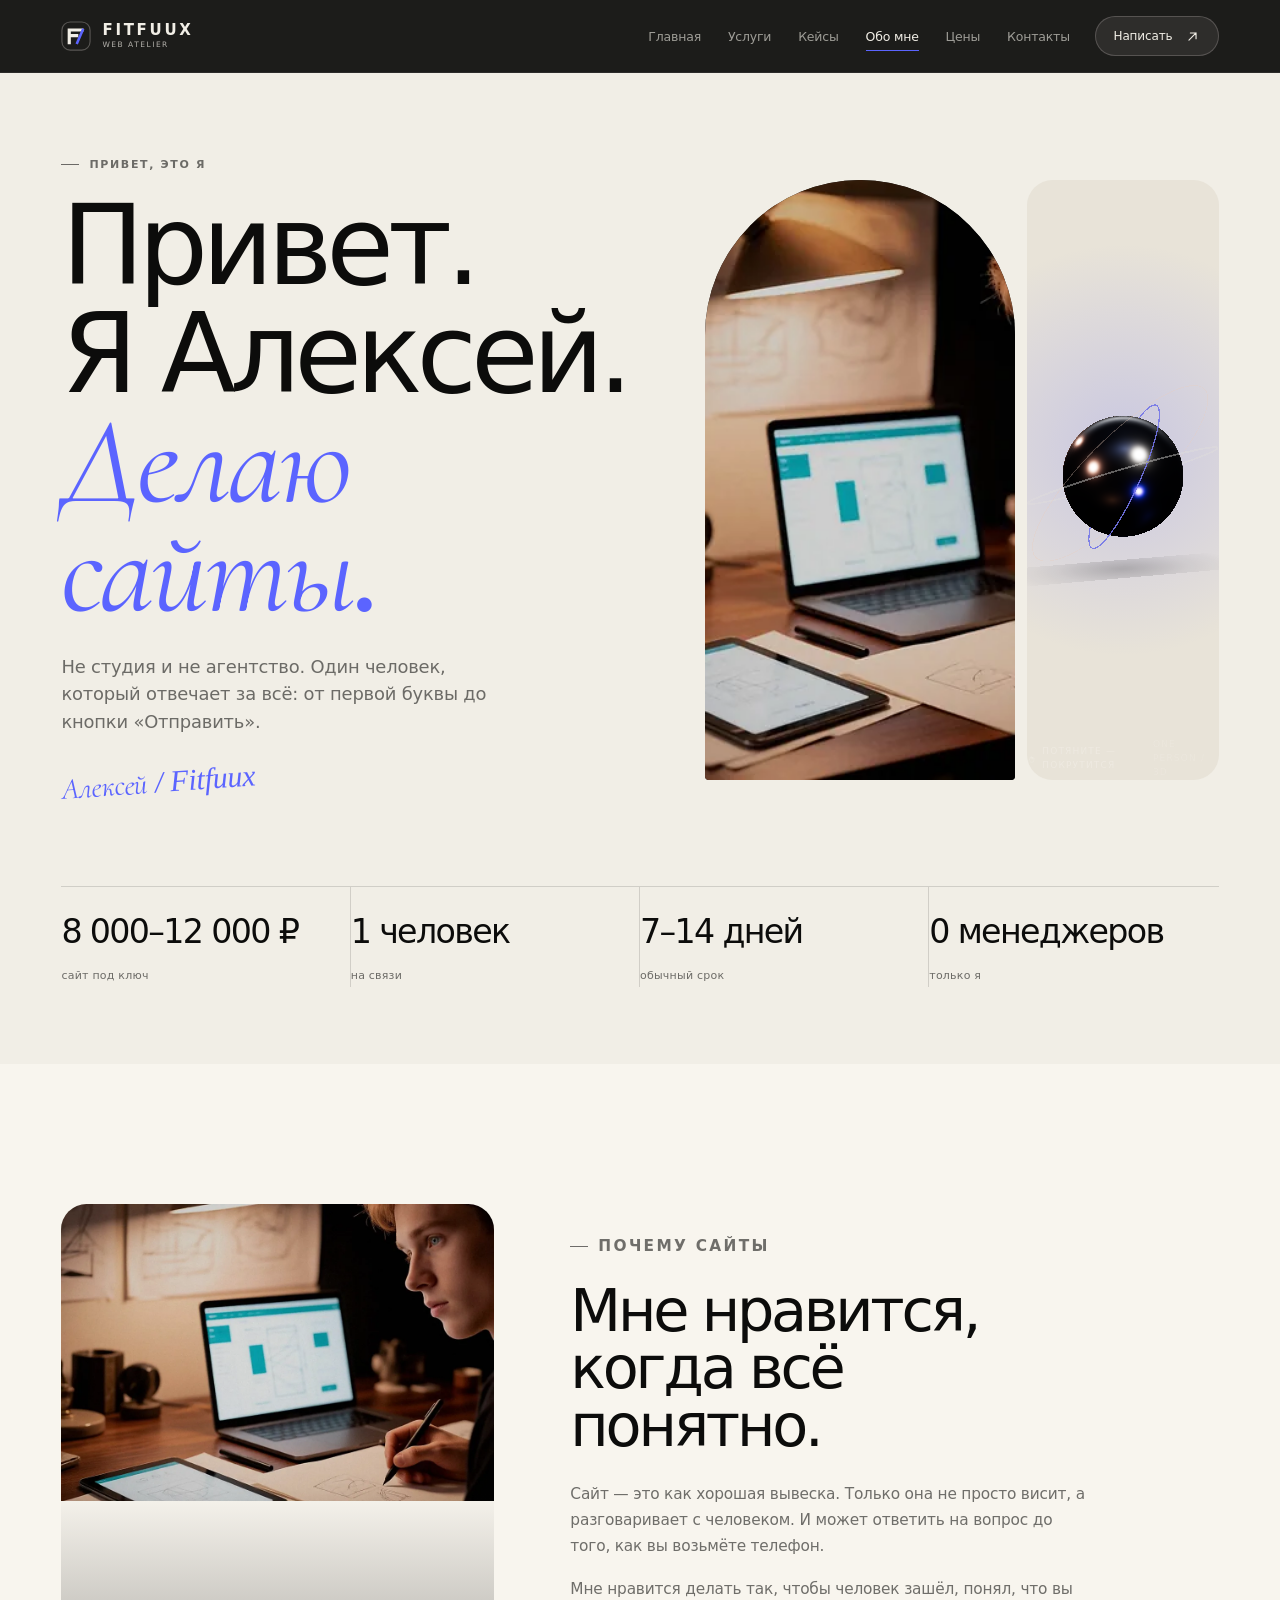
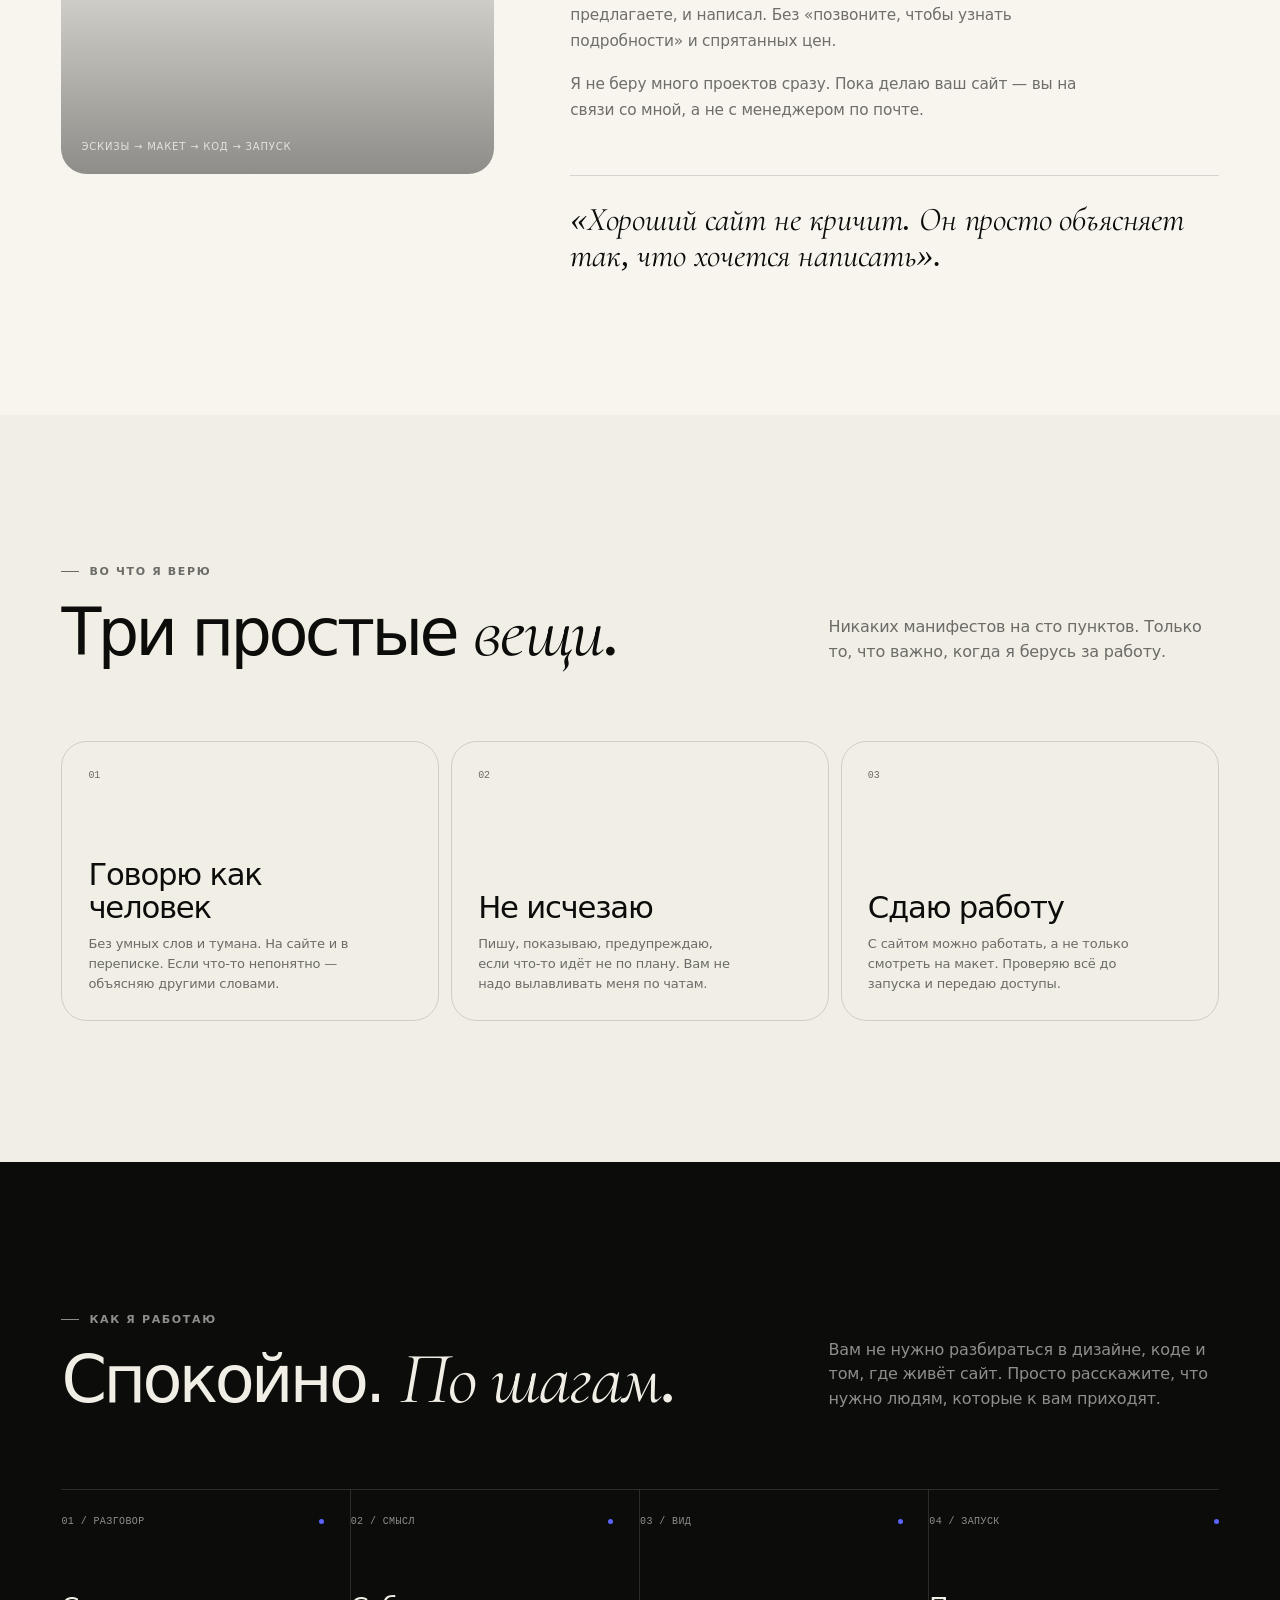
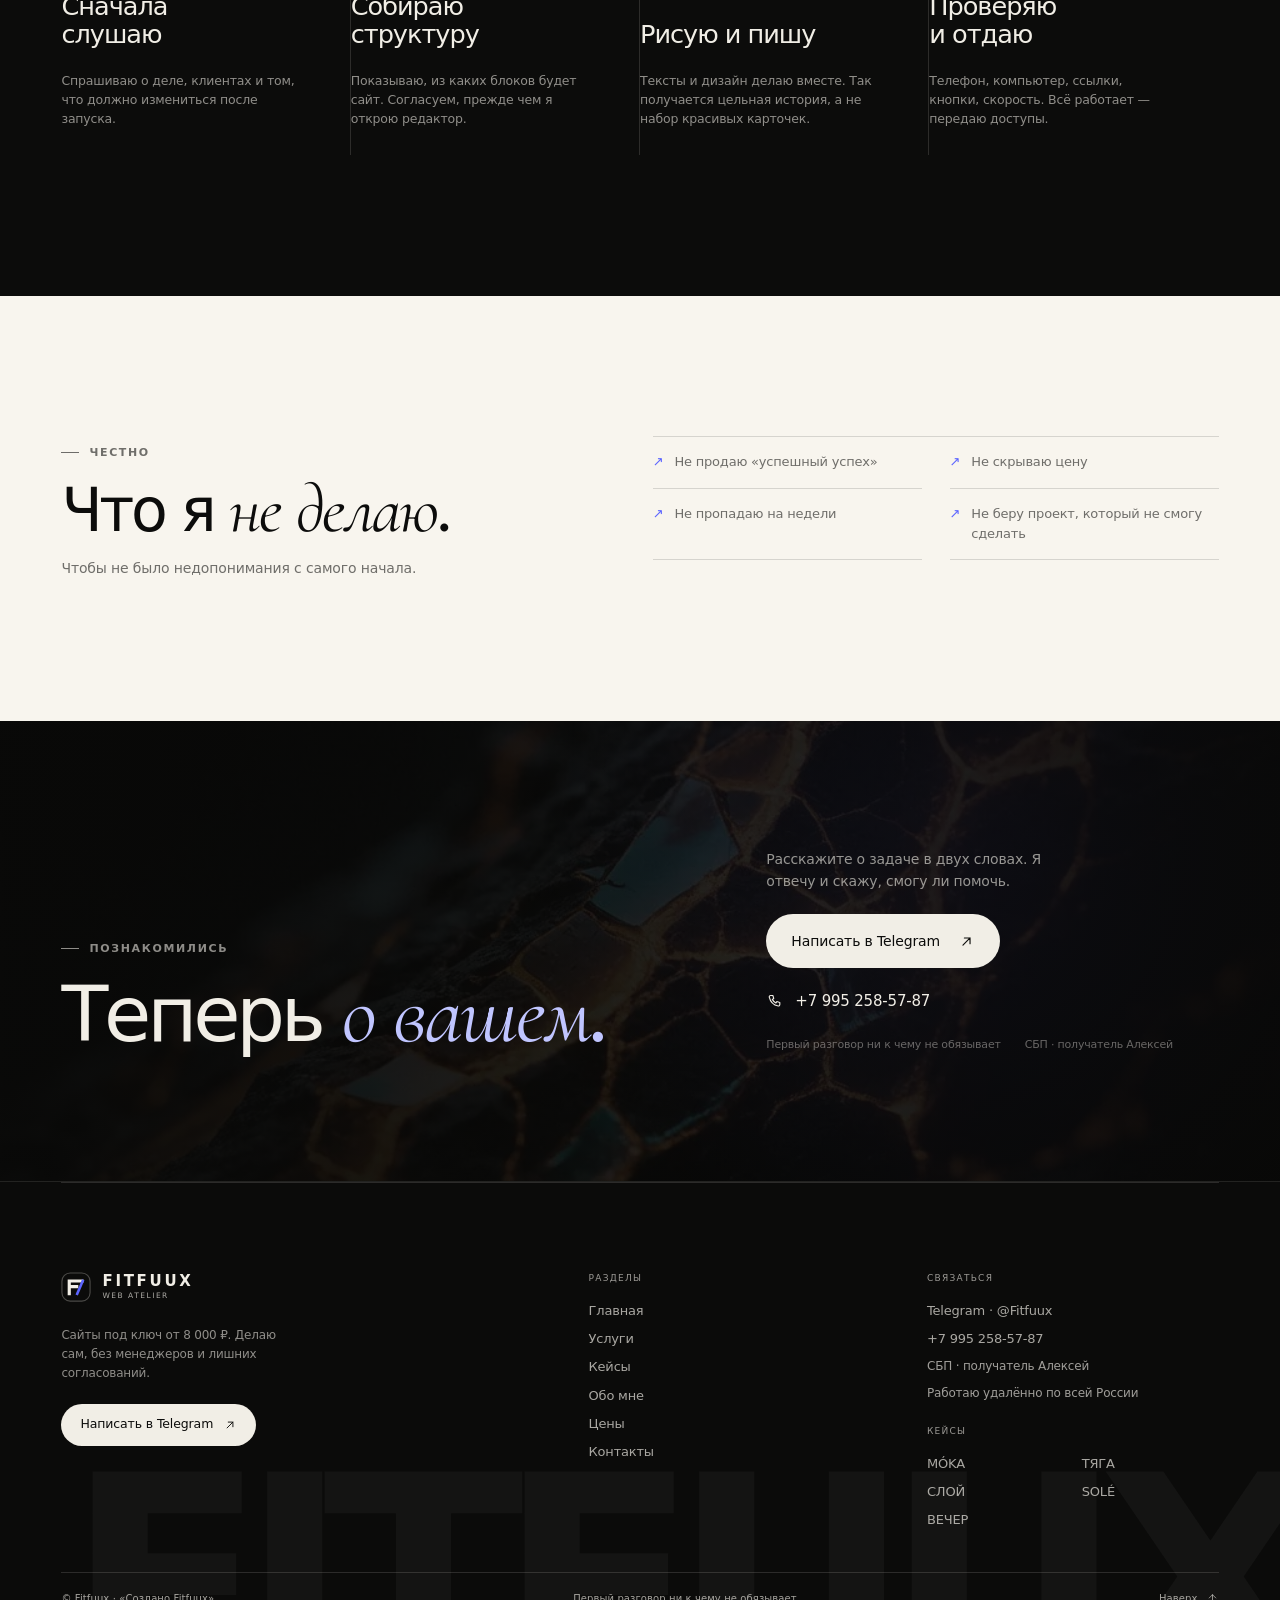
==== about.html @ 4abe4cb8 "Publish FITFUUX portfolio site" ====
<!DOCTYPE html>
<html lang="ru">
<head>
  <meta charset="utf-8">
  <meta name="viewport" content="width=device-width, initial-scale=1, viewport-fit=cover">
  <meta name="theme-color" content="#0C0C0B">
  <meta name="color-scheme" content="light">
  <title>Обо мне — веб-дизайнер Алексей, FITFUUX</title>
  <meta name="description" content="Привет, я Алексей. Делаю сайты под ключ сам, без студии и менеджеров. Простой язык, понятная цена и работа, за которую не стыдно.">
  <link rel="canonical" href="https://fitfuuxdev.github.io/fitfuux/about.html">
  <meta name="robots" content="index, follow, max-image-preview:large">
  <meta property="og:type" content="website">
  <meta property="og:locale" content="ru_RU">
  <meta property="og:site_name" content="FITFUUX">
  <meta property="og:title" content="Обо мне — веб-дизайнер Алексей, FITFUUX">
  <meta property="og:description" content="Привет, я Алексей. Делаю сайты под ключ сам, без студии и менеджеров. Простой язык, понятная цена и работа, за которую не стыдно.">
  <meta property="og:url" content="https://fitfuuxdev.github.io/fitfuux/about.html">
  <meta property="og:image" content="https://fitfuuxdev.github.io/fitfuux/assets/og/about.jpg">
  <meta property="og:image:type" content="image/jpeg">
  <meta property="og:image:width" content="1200">
  <meta property="og:image:height" content="630">
  <meta property="og:image:alt" content="Обо мне — веб-дизайнер Алексей, FITFUUX">
  <meta name="twitter:card" content="summary_large_image">
  <meta name="twitter:title" content="Обо мне — веб-дизайнер Алексей, FITFUUX">
  <meta name="twitter:description" content="Привет, я Алексей. Делаю сайты под ключ сам, без студии и менеджеров. Простой язык, понятная цена и работа, за которую не стыдно.">
  <meta name="twitter:image" content="https://fitfuuxdev.github.io/fitfuux/assets/og/about.jpg">
  <meta name="twitter:image:alt" content="Обо мне — веб-дизайнер Алексей, FITFUUX">
  <link rel="icon" href="assets/brand/favicon.ico" sizes="any">
  <link rel="icon" href="assets/brand/favicon.svg" type="image/svg+xml">
  <link rel="icon" href="assets/brand/favicon-32.png" sizes="32x32" type="image/png">
  <link rel="apple-touch-icon" href="assets/brand/apple-touch-icon.png">
  <link rel="manifest" href="site.webmanifest">
  <link rel="stylesheet" href="assets/fonts/fonts.min.css">
  <link rel="stylesheet" href="assets/css/site.min.css">
  <link rel="preload" as="image" href="assets/img/studio-process-1024.webp" imagesrcset="assets/img/studio-process-480.webp 480w, assets/img/studio-process-800.webp 800w, assets/img/studio-process-1024.webp 1024w" imagesizes="100vw" fetchpriority="high">
  
  <script>document.documentElement.classList.add('js');window.addEventListener('load',function(){setTimeout(function(){if(!document.documentElement.classList.contains('motion-ready'))document.documentElement.classList.add('motion-fallback');},2600);},{once:true});</script>
  <script type="application/ld+json">{"@context":"https://schema.org","@graph":[{"@type":"ProfessionalService","@id":"https://fitfuuxdev.github.io/fitfuux/#studio","name":"FITFUUX","url":"https://fitfuuxdev.github.io/fitfuux/","image":"https://fitfuuxdev.github.io/fitfuux/assets/og/home.jpg","description":"Лендинги и сайты под ключ от 8 000 ₽. Дизайн, тексты, 3D, запуск.","telephone":"+7 995 258-57-87","priceRange":"8 000–12 000 ₽","founder":{"@type":"Person","name":"Алексей","jobTitle":"Веб-дизайнер и разработчик"},"sameAs":["https://t.me/Fitfuux"],"areaServed":"RU","makesOffer":[{"@type":"Offer","name":"Лендинг «Старт»","price":"8000","priceCurrency":"RUB"},{"@type":"Offer","name":"Лендинг под ключ","price":"12000","priceCurrency":"RUB"},{"@type":"Offer","name":"Доработка сайта","price":"2000","priceCurrency":"RUB"}]},{"@type":"WebPage","@id":"https://fitfuuxdev.github.io/fitfuux/about.html#page","url":"https://fitfuuxdev.github.io/fitfuux/about.html","name":"Обо мне — веб-дизайнер Алексей, FITFUUX","description":"Привет, я Алексей. Делаю сайты под ключ сам, без студии и менеджеров. Простой язык, понятная цена и работа, за которую не стыдно.","inLanguage":"ru-RU","isPartOf":{"@id":"https://fitfuuxdev.github.io/fitfuux/#studio"},"primaryImageOfPage":"https://fitfuuxdev.github.io/fitfuux/assets/og/about.jpg"},{"@type":"BreadcrumbList","itemListElement":[{"@type":"ListItem","position":1,"name":"Главная","item":"https://fitfuuxdev.github.io/fitfuux/"},{"@type":"ListItem","position":2,"name":"Обо мне","item":"https://fitfuuxdev.github.io/fitfuux/about.html"}]}]}</script>
</head>
<body class="page page-about">
<a class="skip-link" href="#main">К основному содержанию</a>
<span id="top" class="sr-only">Начало страницы</span>
<header class="site-header" data-header>
  <div class="shell header__inner">
    <a class="brand" href="index.html">
      <svg class="brand__mark" viewBox="0 0 40 40" fill="none" aria-hidden="true" focusable="false">
    <rect x="1.25" y="1.25" width="37.5" height="37.5" rx="11" stroke="currentColor" stroke-opacity=".28" stroke-width="1.5"/>
    <path d="M11 12h17M11 12v17M11 19.4h10" stroke="currentColor" stroke-width="4.2" stroke-linecap="square"/>
    <path d="M29 12 21.6 29" stroke="#5B64FF" stroke-width="3.4" stroke-linecap="square"/>
  </svg>
      <span class="brand__name"><span class="brand__word">FITFUUX</span><span class="brand__meta">web atelier</span></span>
    </a>
    <nav class="nav" aria-label="Основная навигация"><a href="index.html">Главная</a><a href="services.html">Услуги</a><a href="portfolio.html">Кейсы</a><a href="about.html" aria-current="page">Обо мне</a><a href="pricing.html">Цены</a><a href="contacts.html">Контакты</a></nav>
    <div class="header__actions">
      <a class="btn btn--header" href="contacts.html">Написать <svg  viewBox="0 0 24 24" fill="none" stroke="currentColor" stroke-width="1.6" stroke-linecap="round" stroke-linejoin="round" aria-hidden="true" focusable="false"><path d="M7 17 17 7M9 7h8v8"/></svg></a>
      <button class="menu-toggle" type="button" data-menu-open aria-expanded="false" aria-controls="site-menu">
        <span class="sr-only">Открыть меню</span>
        <span class="menu-toggle__lines" aria-hidden="true"></span>
      </button>
    </div>
  </div>
  <div class="header-line" aria-hidden="true"><span data-progress></span></div>
</header>
<dialog class="menu" id="site-menu" aria-labelledby="menu-title">
  <div class="menu__inner">
    <div class="menu__top">
      <a class="brand" href="index.html">
        <svg class="brand__mark" viewBox="0 0 40 40" fill="none" aria-hidden="true" focusable="false">
    <rect x="1.25" y="1.25" width="37.5" height="37.5" rx="11" stroke="currentColor" stroke-opacity=".28" stroke-width="1.5"/>
    <path d="M11 12h17M11 12v17M11 19.4h10" stroke="currentColor" stroke-width="4.2" stroke-linecap="square"/>
    <path d="M29 12 21.6 29" stroke="#5B64FF" stroke-width="3.4" stroke-linecap="square"/>
  </svg>
        <span class="brand__name"><span class="brand__word">FITFUUX</span><span class="brand__meta">web atelier</span></span>
      </a>
      <button class="menu__close" type="button" data-menu-close>
        <span class="sr-only">Закрыть меню</span>
        <svg  viewBox="0 0 24 24" fill="none" stroke="currentColor" stroke-width="1.6" stroke-linecap="round" stroke-linejoin="round" aria-hidden="true" focusable="false"><path d="m6 6 12 12M18 6 6 18"/></svg>
      </button>
    </div>
    <div class="menu__body">
      <p class="menu__label" id="menu-title">Куда дальше?</p>
      <nav class="menu__nav" aria-label="Мобильная навигация"><a href="index.html"><span>01</span>Главная</a><a href="services.html"><span>02</span>Услуги</a><a href="portfolio.html"><span>03</span>Кейсы</a><a href="about.html"><span>04</span>Обо мне</a><a href="pricing.html"><span>05</span>Цены</a><a href="contacts.html"><span>06</span>Контакты</a></nav>
      <div class="menu__foot">
        <div class="menu__contacts">
          <a href="https://t.me/Fitfuux" target="_blank" rel="noopener noreferrer">@Fitfuux</a>
          <a href="tel:+79952585787">+7 995 258-57-87</a>
          <span class="menu__note">Первый разговор ни к чему не обязывает. Отвечаю лично.</span>
        </div>
        <a class="btn btn--light btn--small" href="contacts.html">Написать <svg  viewBox="0 0 24 24" fill="none" stroke="currentColor" stroke-width="1.6" stroke-linecap="round" stroke-linejoin="round" aria-hidden="true" focusable="false"><path d="M7 17 17 7M9 7h8v8"/></svg></a>
      </div>
    </div>
  </div>
</dialog>
<main id="main">

<section class="about-hero" aria-labelledby="about-title">
  <div class="shell">
    <div class="about-hero__grid">
      <div class="reveal">
        <p class="eyebrow">Привет, это я</p>
        <h1 id="about-title">Привет.<br>Я Алексей.<br><span class="serif">Делаю сайты.</span></h1>
        <p class="about-hero__lead">Не студия и не агентство. Один человек, который отвечает за всё: от первой буквы до кнопки «Отправить».</p>
        <div class="about-hero__signature">Алексей / Fitfuux</div>
      </div>
      <div class="about-hero__scene reveal" data-reveal-delay="1">
        <div class="about-hero__portrait"><img src="assets/img/studio-detail-900.webp" srcset="assets/img/studio-detail-480.webp 480w, assets/img/studio-detail-800.webp 800w, assets/img/studio-detail-900.webp 900w" sizes="(max-width: 820px) 100vw, 30vw" width="900" height="900" alt="Рабочий стол с эскизами и ноутбуком" loading="lazy" decoding="async"></div>
        <div class="about-hero__orbit"><div class="scene " data-scene="orbit" role="img" tabindex="0" aria-label="Металлическая сфера с орбитами. Модель можно вращать.">
    <canvas class="scene__canvas" aria-hidden="true"></canvas>
    <div class="scene__fallback"><img src="assets/img/poster-orbit.webp" srcset="assets/img/poster-orbit.webp 291w" sizes="(max-width: 760px) 100vw, 50vw" width="291" height="810" alt="Металлическая сфера с орбитами. Модель можно вращать." loading="lazy" decoding="async"></div>
    <div class="scene__hud" aria-hidden="true">
      <span class="scene__hint"><svg  viewBox="0 0 24 24" fill="none" stroke="currentColor" stroke-width="1.6" stroke-linecap="round" stroke-linejoin="round" aria-hidden="true" focusable="false"><path d="M8 11V6.5a1.5 1.5 0 0 1 3 0V10m0-4.5a1.5 1.5 0 0 1 3 0V10m0-3a1.5 1.5 0 0 1 3 0v4m0-2a1.5 1.5 0 0 1 3 0v4.5a6.5 6.5 0 0 1-6.5 6.5h-1a6 6 0 0 1-4.6-2.2L5 14.8a1.5 1.5 0 0 1 2.2-2L8 13.5"/></svg> Потяните — покрутится</span>
      <span class="scene__label">ONE PERSON / 3D</span>
    </div>
  </div></div>
      </div>
    </div>
    <div class="about-facts reveal">
      <div class="about-fact"><strong>8 000–12 000 ₽</strong><span>сайт под ключ</span></div>
      <div class="about-fact"><strong>1 человек</strong><span>на связи</span></div>
      <div class="about-fact"><strong>7–14 дней</strong><span>обычный срок</span></div>
      <div class="about-fact"><strong>0 менеджеров</strong><span>только я</span></div>
    </div>
  </div>
</section>
<section class="section section--cream">
  <div class="shell">
    <div class="about-story">
      <div class="about-story__photo reveal">
        <img src="assets/img/studio-process-1024.webp" srcset="assets/img/studio-process-480.webp 480w, assets/img/studio-process-800.webp 800w, assets/img/studio-process-1024.webp 1024w" sizes="(max-width: 820px) 100vw, 40vw" width="1024" height="704" alt="Работа над сайтом: эскизы и ноутбук" loading="lazy" decoding="async">
        <span class="about-story__caption">Эскизы → макет → код → запуск</span>
      </div>
      <div class="about-story__text reveal" data-reveal-delay="1">
        <p class="eyebrow">Почему сайты</p>
        <h2>Мне нравится, когда всё понятно.</h2>
        <p>Сайт — это как хорошая вывеска. Только она не просто висит, а разговаривает с человеком. И может ответить на вопрос до того, как вы возьмёте телефон.</p>
        <p>Мне нравится делать так, чтобы человек зашёл, понял, что вы предлагаете, и написал. Без «позвоните, чтобы узнать подробности» и спрятанных цен.</p>
        <p>Я не беру много проектов сразу. Пока делаю ваш сайт — вы на связи со мной, а не с менеджером по почте.</p>
        <div class="about-story__quote">«Хороший сайт не кричит. Он просто объясняет так, что хочется написать».</div>
      </div>
    </div>
  </div>
</section>
<section class="section">
  <div class="shell">
    <div class="section-head reveal">
      <div><p class="eyebrow">Во что я верю</p><h2>Три простые <span class="serif">вещи.</span></h2></div>
      <p class="section-head__aside">Никаких манифестов на сто пунктов. Только то, что важно, когда я берусь за работу.</p>
    </div>
    <div class="values reveal-group">
      <div class="value-card"><span class="value-card__num">01</span><div><h3>Говорю как человек</h3><p style="margin-top:10px">Без умных слов и тумана. На сайте и в переписке. Если что-то непонятно — объясняю другими словами.</p></div></div>
      <div class="value-card"><span class="value-card__num">02</span><div><h3>Не исчезаю</h3><p style="margin-top:10px">Пишу, показываю, предупреждаю, если что-то идёт не по плану. Вам не надо вылавливать меня по чатам.</p></div></div>
      <div class="value-card"><span class="value-card__num">03</span><div><h3>Сдаю работу</h3><p style="margin-top:10px">С сайтом можно работать, а не только смотреть на макет. Проверяю всё до запуска и передаю доступы.</p></div></div>
    </div>
  </div>
</section>
<section class="section section--dark" id="process">
  <div class="shell">
    <div class="section-head reveal">
      <div><p class="eyebrow eyebrow--light">Как я работаю</p><h2>Спокойно. <span class="serif">По шагам.</span></h2></div>
      <p class="section-head__aside">Вам не нужно разбираться в дизайне, коде и том, где живёт сайт. Просто расскажите, что нужно людям, которые к вам приходят.</p>
    </div>
    <div class="steps reveal-group">
      <div class="step"><div class="step__top"><span>01 / РАЗГОВОР</span><span class="dot"></span></div><h3>Сначала слушаю</h3><p>Спрашиваю о деле, клиентах и том, что должно измениться после запуска.</p></div>
      <div class="step"><div class="step__top"><span>02 / СМЫСЛ</span><span class="dot"></span></div><h3>Собираю структуру</h3><p>Показываю, из каких блоков будет сайт. Согласуем, прежде чем я открою редактор.</p></div>
      <div class="step"><div class="step__top"><span>03 / ВИД</span><span class="dot"></span></div><h3>Рисую и пишу</h3><p>Тексты и дизайн делаю вместе. Так получается цельная история, а не набор красивых карточек.</p></div>
      <div class="step"><div class="step__top"><span>04 / ЗАПУСК</span><span class="dot"></span></div><h3>Проверяю и отдаю</h3><p>Телефон, компьютер, ссылки, кнопки, скорость. Всё работает — передаю доступы.</p></div>
    </div>
  </div>
</section>
<section class="section section--cream">
  <div class="shell">
    <div class="included">
      <div class="reveal"><p class="eyebrow">Честно</p><h2 style="font-size:clamp(36px,4.7vw,65px);max-width:11ch">Что я <span class="serif">не делаю.</span></h2><p class="lead" style="margin-top:18px;font-size:14px">Чтобы не было недопонимания с самого начала.</p></div>
      <div class="included__list reveal-group">
        <div class="included__item">Не продаю «успешный успех»</div>
        <div class="included__item">Не скрываю цену</div>
        <div class="included__item">Не пропадаю на недели</div>
        <div class="included__item">Не беру проект, который не смогу сделать</div>
      </div>
    </div>
  </div>
</section>
<section class="cta-band">
  <img src="assets/img/cta-dark-1024.webp" srcset="assets/img/cta-dark-480.webp 480w, assets/img/cta-dark-800.webp 800w, assets/img/cta-dark-1024.webp 1024w" sizes="100vw" width="1024" height="576" alt="" loading="lazy" decoding="async" class="cta-band__bg">
  <div class="shell">
    <div class="cta-band__inner">
      <div>
        <p class="eyebrow eyebrow--light">Познакомились</p>
        <h2>Теперь <span class="serif">о вашем.</span></h2>
      </div>
      <div class="cta-band__side">
        <p>Расскажите о задаче в двух словах. Я отвечу и скажу, смогу ли помочь.</p>
        <a class="btn btn--light" href="https://t.me/Fitfuux" target="_blank" rel="noopener noreferrer">Написать в Telegram <svg  viewBox="0 0 24 24" fill="none" stroke="currentColor" stroke-width="1.6" stroke-linecap="round" stroke-linejoin="round" aria-hidden="true" focusable="false"><path d="M7 17 17 7M9 7h8v8"/></svg></a>
        <a class="cta-contact" href="tel:+79952585787"><svg  viewBox="0 0 24 24" fill="none" stroke="currentColor" stroke-width="1.6" stroke-linecap="round" stroke-linejoin="round" aria-hidden="true" focusable="false"><path d="M6.6 3.5h3.1l1.2 4.2-2 1.3a13 13 0 0 0 5.1 5.1l1.3-2 4.2 1.2v3.1a2 2 0 0 1-2.2 2A16.8 16.8 0 0 1 4.6 5.7a2 2 0 0 1 2-2.2Z"/></svg> +7 995 258-57-87</a>
        <div class="cta-band__meta"><span>Первый разговор ни к чему не обязывает</span><span>СБП · получатель Алексей</span></div>
      </div>
    </div>
  </div>
</section>

</main>
<footer class="site-footer">
  <div class="shell">
    <div class="footer-grid">
      <div class="footer-brand">
        <a class="brand" href="index.html">
          <svg class="brand__mark" viewBox="0 0 40 40" fill="none" aria-hidden="true" focusable="false">
    <rect x="1.25" y="1.25" width="37.5" height="37.5" rx="11" stroke="currentColor" stroke-opacity=".28" stroke-width="1.5"/>
    <path d="M11 12h17M11 12v17M11 19.4h10" stroke="currentColor" stroke-width="4.2" stroke-linecap="square"/>
    <path d="M29 12 21.6 29" stroke="#5B64FF" stroke-width="3.4" stroke-linecap="square"/>
  </svg>
          <span class="brand__name"><span class="brand__word">FITFUUX</span><span class="brand__meta">web atelier</span></span>
        </a>
        <p>Сайты под ключ от 8 000 ₽. Делаю сам, без менеджеров и лишних согласований.</p>
        <a class="btn btn--light btn--small" style="margin-top:20px" href="https://t.me/Fitfuux" target="_blank" rel="noopener noreferrer">Написать в Telegram <svg  viewBox="0 0 24 24" fill="none" stroke="currentColor" stroke-width="1.6" stroke-linecap="round" stroke-linejoin="round" aria-hidden="true" focusable="false"><path d="M7 17 17 7M9 7h8v8"/></svg></a>
      </div>
      <div>
        <p class="footer-col__title">Разделы</p>
        <nav class="footer-links" aria-label="Разделы сайта"><a href="index.html">Главная</a><a href="services.html">Услуги</a><a href="portfolio.html">Кейсы</a><a href="about.html">Обо мне</a><a href="pricing.html">Цены</a><a href="contacts.html">Контакты</a></nav>
      </div>
      <div>
        <p class="footer-col__title">Связаться</p>
        <div class="footer-links">
          <a href="https://t.me/Fitfuux" target="_blank" rel="noopener noreferrer">Telegram · @Fitfuux</a>
          <a href="tel:+79952585787">+7 995 258-57-87</a>
          <span style="color:rgba(244,241,234,.64);font-size:12px">СБП · получатель Алексей</span>
          <span style="color:rgba(244,241,234,.64);font-size:12px">Работаю удалённо по всей России</span>
        </div>
        <div style="margin-top:22px">
          <p class="footer-col__title">Кейсы</p>
          <div class="footer-links footer-links--cases"><a href="cases/moka.html">MÓKA</a><a href="cases/tyaga.html">ТЯГА</a><a href="cases/sloy.html">СЛОЙ</a><a href="cases/sole.html">SOLÉ</a><a href="cases/vecher.html">ВЕЧЕР</a></div>
        </div>
      </div>
    </div>
    <div class="footer-bottom">
      <span>© Fitfuux · «Создано Fitfuux»</span>
      <span>Первый разговор ни к чему не обязывает.</span>
      <a href="#top">Наверх <svg  viewBox="0 0 24 24" fill="none" stroke="currentColor" stroke-width="1.6" stroke-linecap="round" stroke-linejoin="round" aria-hidden="true" focusable="false"><path d="M12 20V5M6 11l6-6 6 6"/></svg></a>
    </div>
  </div>
  <div class="footer-wordmark" aria-hidden="true">FITFUUX</div>
</footer>
<a class="mobile-cta" href="https://t.me/Fitfuux" target="_blank" rel="noopener noreferrer">
  <span><span style="display:block;color:#fff;font-size:13px;font-weight:500">Написать Алексею</span><span style="display:block;font-size:9px;margin-top:2px">@Fitfuux</span></span>
  <svg  viewBox="0 0 24 24" fill="none" stroke="currentColor" stroke-width="1.6" stroke-linecap="round" stroke-linejoin="round" aria-hidden="true" focusable="false"><path d="m21 3-3.2 17.1c-.2 1-.8 1.2-1.7.8l-4.6-3.4-2.2 2.1c-.3.3-.5.5-1 .5l.3-4.7L17.4 6c.5-.4-.1-.6-.8-.2L6.2 12.3l-4.5-1.4c-1-.3-1-1 .2-1.5L19.6 2c.8-.3 1.5.2 1.4 1Z"/></svg>
</a>
<noscript><style>.menu-toggle{display:none!important}@media(max-width:580px){.btn--header{display:inline-flex!important}}.mobile-cta{display:none!important}</style></noscript>
<script type="module" src="assets/js/app.min.js"></script>
</body>
</html>
---- assets/fonts/fonts.min.css ----
@font-face{font-family:'Cormorant Garamond';font-style:italic;font-weight:400;font-display:swap;src:url('./cormorant-garamond-cyr-400-italic.woff2') format('woff2');unicode-range:U+0301,U+0400-045F,U+0490-0491,U+04B0-04B1,U+2116;@font-face{font-family:'Cormorant Garamond';font-style:italic;font-weight:400;font-display:swap;src:url('./cormorant-garamond-lat-400-italic.woff2') format('woff2');unicode-range:U+0000-00FF,U+0131,U+0152-0153,U+02BB-02BC,U+02C6,U+02DA,U+02DC,U+0304,U+0308,U+0329,U+2000-206F,U+20AC,U+2122,U+2191,U+2193,U+2212,U+2215,U+FEFF,U+FFFD;@font-face{font-family:'Cormorant Garamond';font-style:italic;font-weight:500;font-display:swap;src:url('./cormorant-garamond-cyr-400-italic.woff2') format('woff2');unicode-range:U+0301,U+0400-045F,U+0490-0491,U+04B0-04B1,U+2116;@font-face{font-family:'Cormorant Garamond';font-style:italic;font-weight:500;font-display:swap;src:url('./cormorant-garamond-lat-400-italic.woff2') format('woff2');unicode-range:U+0000-00FF,U+0131,U+0152-0153,U+02BB-02BC,U+02C6,U+02DA,U+02DC,U+0304,U+0308,U+0329,U+2000-206F,U+20AC,U+2122,U+2191,U+2193,U+2212,U+2215,U+FEFF,U+FFFD;@font-face{font-family:'Cormorant Garamond';font-style:normal;font-weight:400;font-display:swap;src:url('./cormorant-garamond-cyr-400-normal.woff2') format('woff2');unicode-range:U+0301,U+0400-045F,U+0490-0491,U+04B0-04B1,U+2116;@font-face{font-family:'Cormorant Garamond';font-style:normal;font-weight:400;font-display:swap;src:url('./cormorant-garamond-lat-400-normal.woff2') format('woff2');unicode-range:U+0000-00FF,U+0131,U+0152-0153,U+02BB-02BC,U+02C6,U+02DA,U+02DC,U+0304,U+0308,U+0329,U+2000-206F,U+20AC,U+2122,U+2191,U+2193,U+2212,U+2215,U+FEFF,U+FFFD;@font-face{font-family:'Cormorant Garamond';font-style:normal;font-weight:500;font-display:swap;src:url('./cormorant-garamond-cyr-400-normal.woff2') format('woff2');unicode-range:U+0301,U+0400-045F,U+0490-0491,U+04B0-04B1,U+2116;@font-face{font-family:'Cormorant Garamond';font-style:normal;font-weight:500;font-display:swap;src:url('./cormorant-garamond-lat-400-normal.woff2') format('woff2');unicode-range:U+0000-00FF,U+0131,U+0152-0153,U+02BB-02BC,U+02C6,U+02DA,U+02DC,U+0304,U+0308,U+0329,U+2000-206F,U+20AC,U+2122,U+2191,U+2193,U+2212,U+2215,U+FEFF,U+FFFD;@font-face{font-family:'Cormorant Garamond';font-style:normal;font-weight:600;font-display:swap;src:url('./cormorant-garamond-cyr-400-normal.woff2') format('woff2');unicode-range:U+0301,U+0400-045F,U+0490-0491,U+04B0-04B1,U+2116;@font-face{font-family:'Cormorant Garamond';font-style:normal;font-weight:600;font-display:swap;src:url('./cormorant-garamond-lat-400-normal.woff2') format('woff2');unicode-range:U+0000-00FF,U+0131,U+0152-0153,U+02BB-02BC,U+02C6,U+02DA,U+02DC,U+0304,U+0308,U+0329,U+2000-206F,U+20AC,U+2122,U+2191,U+2193,U+2212,U+2215,U+FEFF,U+FFFD;@font-face{font-family:'Onest';font-style:normal;font-weight:300 800;font-display:swap;src:url('./onest-cyr-300-800-normal.woff2') format('woff2');unicode-range:U+0301,U+0400-045F,U+0490-0491,U+04B0-04B1,U+2116;@font-face{font-family:'Onest';font-style:normal;font-weight:300 800;font-display:swap;src:url('./onest-lat-300-800-normal.woff2') format('woff2');unicode-range:U+0000-00FF,U+0131,U+0152-0153,U+02BB-02BC,U+02C6,U+02DA,U+02DC,U+0304,U+0308,U+0329,U+2000-206F,U+20AC,U+2122,U+2191,U+2193,U+2212,U+2215,U+FEFF,U+FFFD;@font-face{font-family:'Oswald';font-style:normal;font-weight:400 600;font-display:swap;src:url('./oswald-cyr-400-600-normal.woff2') format('woff2');unicode-range:U+0301,U+0400-045F,U+0490-0491,U+04B0-04B1,U+2116;@font-face{font-family:'Oswald';font-style:normal;font-weight:400 600;font-display:swap;src:url('./oswald-lat-400-600-normal.woff2') format('woff2');unicode-range:U+0000-00FF,U+0131,U+0152-0153,U+02BB-02BC,U+02C6,U+02DA,U+02DC,U+0304,U+0308,U+0329,U+2000-206F,U+20AC,U+2122,U+2191,U+2193,U+2212,U+2215,U+FEFF,U+FFFD;@font-face{font-family:'Playfair Display';font-style:italic;font-weight:400 500;font-display:swap;src:url('./playfair-display-cyr-400-500-italic.woff2') format('woff2');unicode-range:U+0301,U+0400-045F,U+0490-0491,U+04B0-04B1,U+2116;@font-face{font-family:'Playfair Display';font-style:italic;font-weight:400 500;font-display:swap;src:url('./playfair-display-lat-400-500-italic.woff2') format('woff2');unicode-range:U+0000-00FF,U+0131,U+0152-0153,U+02BB-02BC,U+02C6,U+02DA,U+02DC,U+0304,U+0308,U+0329,U+2000-206F,U+20AC,U+2122,U+2191,U+2193,U+2212,U+2215,U+FEFF,U+FFFD;@font-face{font-family:'Playfair Display';font-style:normal;font-weight:400 600;font-display:swap;src:url('./playfair-display-cyr-400-600-normal.woff2') format('woff2');unicode-range:U+0301,U+0400-045F,U+0490-0491,U+04B0-04B1,U+2116;@font-face{font-family:'Playfair Display';font-style:normal;font-weight:400 600;font-display:swap;src:url('./playfair-display-lat-400-600-normal.woff2') format('woff2');unicode-range:U+0000-00FF,U+0131,U+0152-0153,U+02BB-02BC,U+02C6,U+02DA,U+02DC,U+0304,U+0308,U+0329,U+2000-206F,U+20AC,U+2122,U+2191,U+2193,U+2212,U+2215,U+FEFF,U+FFFD;@font-face{font-family:'Prata';font-style:normal;font-weight:400;font-display:swap;src:url('./prata-cyr-400-normal.woff2') format('woff2');unicode-range:U+0301,U+0400-045F,U+0490-0491,U+04B0-04B1,U+2116;@font-face{font-family:'Prata';font-style:normal;font-weight:400;font-display:swap;src:url('./prata-lat-400-normal.woff2') format('woff2');unicode-range:U+0000-00FF,U+0131,U+0152-0153,U+02BB-02BC,U+02C6,U+02DA,U+02DC,U+0304,U+0308,U+0329,U+2000-206F,U+20AC,U+2122,U+2191,U+2193,U+2212,U+2215,U+FEFF,U+FFFD;@font-face{font-family:'Unbounded';font-style:normal;font-weight:400 700;font-display:swap;src:url('./unbounded-cyr-400-700-normal.woff2') format('woff2');unicode-range:U+0301,U+0400-045F,U+0490-0491,U+04B0-04B1,U+2116;@font-face{font-family:'Unbounded';font-style:normal;font-weight:400 700;font-display:swap;src:url('./unbounded-lat-400-700-normal.woff2') format('woff2');unicode-range:U+0000-00FF,U+0131,U+0152-0153,U+02BB-02BC,U+02C6,U+02DA,U+02DC,U+0304,U+0308,U+0329,U+2000-206F,U+20AC,U+2122,U+2191,U+2193,U+2212,U+2215,U+FEFF,U+FFFD;@font-face{font-family:'Onest';font-style:normal;font-weight:300 800;font-display:swap;src:url('./onest-ruble.woff2') format('woff2');unicode-range:U+20BD}
---- assets/css/site.min.css ----
:root{--font-sans:'Onest','Segoe UI',system-ui,-apple-system,sans-serif;--font-serif:'Cormorant Garamond',Georgia,serif;--ink:#0c0c0b;--ink-2:#171716;--ink-3:#222220;--paper:#f1eee6;--paper-2:#e8e3d8;--cream:#f8f5ee;--white:#fff;--accent:#5b64ff;--accent-deep:#3d46e8;--warm:#ff7448;--line-dark:rgba(244,241,234,0.14);--line-light:rgba(12,12,11,0.14);--mute-dark:rgba(244,241,234,0.57);--mute-light:rgba(12,12,11,0.58);--header-h:72px;--gutter:clamp(20px,4.8vw,72px);--radius:clamp(16px,2vw,28px);--ease:cubic-bezier(0.22,1,0.36,1);--ease-soft:cubic-bezier(0.33,1,0.68,1);--section-y:clamp(76px,11vw,160px);--measure:62ch;color-scheme:light}*,*::before,*::after{box-sizing:border-box}html{scroll-behavior:smooth;-webkit-text-size-adjust:100%;scrollbar-color:var(--accent) rgba(0,0,0,0.08)}main [id],#main{scroll-margin-top:calc(var(--header-h) + 24px)}body{margin:0;min-width:300px;background:var(--paper);color:var(--ink);font-family:var(--font-sans);font-size:16px;font-weight:400;line-height:1.55;letter-spacing:-.012em;overflow-x:clip;-webkit-font-smoothing:antialiased;text-rendering:optimizeLegibility}body.menu-open{overflow:hidden}::selection{background:var(--accent);color:#fff}img,svg,video,canvas{display:block;max-width:100%}img{height:auto;font-style:italic;background:#171717}a{color:inherit;text-decoration:none}button,input,textarea,select{font:inherit;color:inherit}button{border:0;background:0;cursor:pointer}p,h1,h2,h3,h4,figure,blockquote{margin:0}ul,ol{margin:0;padding:0}li{list-style:none}:focus-visible{outline:2px solid var(--accent);outline-offset:4px}@media(prefers-reduced-motion:reduce){html{scroll-behavior:auto}*,*::before,*::after{animation-duration:.001ms !important;animation-iteration-count:1 !important;transition-duration:.001ms !important;scroll-behavior:auto !important}}.shell{width:min(100%,1520px);margin-inline:auto;padding-inline:var(--gutter)}.shell--narrow{width:min(100%,1140px)}.shell--text{width:min(100%,880px)}.section{position:relative;padding-block:var(--section-y)}.section--tight{padding-block:clamp(54px,7vw,96px)}.section--dark{background:var(--ink);color:var(--paper)}.section--paper{background:var(--paper);color:var(--ink)}.section--cream{background:var(--cream);color:var(--ink)}.section--line{border-top:1px solid var(--line-light)}.section--dark.section--line{border-top-color:var(--line-dark)}.section-head{display:grid;grid-template-columns:minmax(0,1.25fr) minmax(240px,0.75fr);gap:clamp(28px,6vw,100px);align-items:end;margin-bottom:clamp(44px,6vw,82px)}.section-head--center{display:block;max-width:900px;margin-inline:auto;text-align:center}.section-head h2{max-width:15ch}.section-head--wide h2{max-width:18ch}.section-head__aside{max-width:390px;justify-self:end;color:var(--mute-light)}.section--dark .section-head__aside{color:var(--mute-dark)}.eyebrow{display:inline-flex;align-items:center;gap:10px;margin-bottom:22px;color:var(--mute-light);font-size:11px;font-weight:600;letter-spacing:.15em;line-height:1.2;text-transform:uppercase}.eyebrow::before{width:18px;height:1px;background:currentColor;content:''}.section--dark .eyebrow,.eyebrow--light{color:var(--mute-dark)}.eyebrow--accent{color:var(--accent)}.eyebrow--accent::before{background:var(--accent)}h1,h2,h3,h4{font-weight:500;letter-spacing:-.055em;line-height:.98;text-wrap:balance}h1{font-size:clamp(52px,8.2vw,124px)}h2{font-size:clamp(38px,5.1vw,78px)}h3{font-size:clamp(23px,2.4vw,36px);letter-spacing:-.04em;line-height:1.08}h4{font-size:clamp(18px,1.4vw,21px);letter-spacing:-.02em;line-height:1.25}.serif{font-family:var(--font-serif);font-size:1.12em;font-style:italic;font-weight:400;letter-spacing:-.025em;line-height:.82}.serif--roman{font-style:normal}.h1-outline{color:transparent;-webkit-text-stroke:1px currentColor}.lead{max-width:52ch;color:var(--mute-light);font-size:clamp(17px,1.55vw,21px);line-height:1.55;letter-spacing:-.01em}.section--dark .lead{color:var(--mute-dark)}.lead--large{font-size:clamp(20px,2.1vw,28px);line-height:1.45}.muted{color:var(--mute-light)}.section--dark .muted{color:var(--mute-dark)}.small{font-size:13px;line-height:1.45}.mono{font-family:ui-monospace,'Cascadia Code','SFMono-Regular',Consolas,monospace;font-size:11px;letter-spacing:.04em;text-transform:uppercase}.max-60{max-width:60ch}.max-48{max-width:48ch}.align-end{align-self:end}.section-number{color:var(--mute-light);font-family:ui-monospace,'Cascadia Code',Consolas,monospace;font-size:11px;letter-spacing:.04em}.section--dark .section-number{color:var(--mute-dark)}.accent{color:var(--accent)}.sr-only{position:absolute;width:1px;height:1px;padding:0;margin:-1px;overflow:hidden;clip:rect(0,0,0,0);white-space:nowrap;border:0}.skip-link{position:fixed;top:10px;left:10px;z-index:500;padding:12px 18px;border-radius:999px;background:var(--accent);color:#fff;font-size:13px;transform:translateY(-150%);transition:transform .2s var(--ease)}.skip-link:focus{transform:translateY(0)}.btn{--btn-bg:var(--accent);--btn-fg:#fff;--btn-border:transparent;display:inline-flex;align-items:center;justify-content:center;gap:18px;min-height:54px;padding:0 24px;border:1px solid var(--btn-border);border-radius:999px;background:var(--btn-bg);color:var(--btn-fg);font-size:14px;font-weight:500;letter-spacing:-.01em;line-height:1;white-space:nowrap;transition:background .35s var(--ease),color .35s var(--ease),border-color .35s var(--ease),transform .35s var(--ease)}.btn svg{width:17px;height:17px;flex:none;transition:transform .35s var(--ease)}.btn:hover{transform:translateY(-2px)}.btn:hover svg{transform:translate(3px,-3px)}.btn:active{transform:translateY(0)}.btn--light{--btn-bg:var(--paper);--btn-fg:var(--ink)}.btn--light:hover{--btn-bg:var(--accent);--btn-fg:#fff}.btn--dark{--btn-bg:var(--ink);--btn-fg:var(--paper)}.btn--dark:hover{--btn-bg:var(--accent);--btn-fg:#fff}.btn--ghost{--btn-bg:transparent;--btn-fg:var(--ink);--btn-border:var(--line-light)}.btn--ghost:hover{--btn-bg:var(--ink);--btn-fg:var(--paper);--btn-border:var(--ink)}.section--dark .btn--ghost{--btn-fg:var(--paper);--btn-border:var(--line-dark)}.section--dark .btn--ghost:hover{--btn-bg:var(--paper);--btn-fg:var(--ink);--btn-border:var(--paper)}.btn--small{min-height:42px;padding-inline:18px;font-size:12.5px;gap:10px}.btn--small svg{width:14px;height:14px}.btn[disabled]{cursor:wait;opacity:.65}.text-link{display:inline-flex;align-items:center;gap:10px;padding-bottom:4px;border-bottom:1px solid currentColor;font-size:14px;transition:color .25s ease,gap .25s var(--ease)}.text-link svg{width:15px;height:15px}.text-link:hover{gap:16px;color:var(--accent)}.tags{display:flex;flex-wrap:wrap;gap:8px}.tag{display:inline-flex;align-items:center;min-height:32px;padding:0 12px;border:1px solid var(--line-light);border-radius:999px;color:var(--mute-light);font-size:11px;font-weight:500;letter-spacing:.04em;white-space:nowrap}.section--dark .tag{border-color:var(--line-dark);color:var(--mute-dark)}.dot{display:inline-block;width:6px;height:6px;border-radius:50%;background:var(--accent)}.rule{width:100%;height:1px;border:0;background:var(--line-light)}.section--dark .rule{background:var(--line-dark)}.photo{position:relative;overflow:hidden;border-radius:var(--radius);background:#181818}.photo img{width:100%;height:100%;object-fit:cover}.photo::after{position:absolute;inset:0;border:1px solid rgba(255,255,255,0.12);border-radius:inherit;pointer-events:none;content:''}.photo-cover{position:absolute;inset:0;width:100%;height:100%;object-fit:cover}.media-caption{display:flex;justify-content:space-between;gap:20px;margin-top:12px;color:var(--mute-light);font-size:11px;letter-spacing:.03em;text-transform:uppercase}.section--dark .media-caption{color:var(--mute-dark)}.site-header{position:fixed;inset:0 0 auto;z-index:100;color:var(--paper);background:rgba(10,10,9,0.92);border-bottom:1px solid rgba(244,241,234,0.08);-webkit-backdrop-filter:blur(18px) saturate(130%);backdrop-filter:blur(18px) saturate(130%);transition:background .35s var(--ease),border-color .35s var(--ease)}.site-header.is-scrolled{background:rgba(8,8,7,0.97);border-bottom-color:rgba(244,241,234,0.13)}.header__inner{display:flex;min-height:var(--header-h);align-items:center;justify-content:space-between;gap:clamp(16px,2vw,34px)}.brand{display:inline-flex;min-width:0;align-items:center;gap:11px;flex:none}.brand__mark{width:30px;height:30px;flex:none}.brand__name{display:flex;flex-direction:column;gap:3px;line-height:1}.brand__word{font-size:15px;font-weight:600;letter-spacing:.18em;line-height:1}.brand__meta{color:rgba(244,241,234,0.7);font-size:7.5px;font-weight:500;letter-spacing:.2em;line-height:1;text-transform:uppercase}.nav{display:flex;align-items:center;gap:clamp(16px,2.1vw,34px);margin-left:auto}.nav a{position:relative;color:rgba(244,241,234,0.6);font-size:12.5px;font-weight:450;line-height:1.2;transition:color .25s ease}.nav a::after{position:absolute;right:0;bottom:-7px;left:0;height:1px;background:var(--accent);content:'';transform:scaleX(0);transform-origin:right;transition:transform .35s var(--ease)}.nav a:hover,.nav a[aria-current='page']{color:var(--paper)}.nav a:hover::after,.nav a[aria-current='page']::after{transform:scaleX(1);transform-origin:left}.header__actions{display:flex;align-items:center;gap:10px;flex:none}.btn--header{min-height:40px;padding:0 17px;border:1px solid rgba(244,241,234,0.2);background:rgba(244,241,234,0.08);color:var(--paper);font-size:12px;gap:11px}.btn--header:hover{background:var(--paper);color:var(--ink);border-color:var(--paper)}.menu-toggle{display:none;width:46px;height:40px;align-items:center;justify-content:center;border:1px solid rgba(244,241,234,0.2);border-radius:999px;color:var(--paper)}.menu-toggle__lines{position:relative;width:15px;height:9px}.menu-toggle__lines::before,.menu-toggle__lines::after{position:absolute;left:0;width:100%;height:1px;background:currentColor;content:''}.menu-toggle__lines::before{top:0}.menu-toggle__lines::after{bottom:0}.header-line{position:absolute;right:0;bottom:-1px;left:0;height:1px;overflow:hidden;pointer-events:none}.header-line span{display:block;width:100%;height:100%;background:var(--accent);transform:scaleX(0);transform-origin:left}.menu{width:100%;max-width:none;height:100dvh;max-height:none;margin:0;padding:0;border:0;background:var(--ink);color:var(--paper);opacity:0;transform:translateY(-12px);transition:opacity .35s var(--ease),transform .35s var(--ease)}.menu[open]{opacity:1;transform:translateY(0)}.menu::backdrop{background:rgba(0,0,0,0.55);-webkit-backdrop-filter:blur(8px);backdrop-filter:blur(8px)}.menu__inner{display:flex;width:min(100%,1520px);height:100%;margin-inline:auto;padding:0 var(--gutter) max(22px,env(safe-area-inset-bottom));flex-direction:column}.menu__top{display:flex;height:var(--header-h);flex:none;align-items:center;justify-content:space-between;border-bottom:1px solid var(--line-dark)}.menu__close{display:inline-flex;width:46px;height:46px;align-items:center;justify-content:center;border:1px solid var(--line-dark);border-radius:50%;color:var(--paper);transition:background .25s ease,color .25s ease}.menu__close:hover{background:var(--paper);color:var(--ink)}.menu__close svg{width:18px;height:18px}.menu__body{display:flex;min-height:0;flex:1;flex-direction:column;justify-content:center;padding-block:34px;overflow-y:auto}.menu__label{margin-bottom:20px;color:var(--mute-dark);font-size:11px;font-weight:500;letter-spacing:.15em;text-transform:uppercase}.menu__nav{display:flex;flex-direction:column}.menu__nav a{display:flex;align-items:baseline;gap:18px;padding:9px 0;font-size:clamp(32px,8.5vw,70px);font-weight:400;letter-spacing:-.055em;line-height:1;transition:color .2s ease,transform .3s var(--ease)}.menu__nav a span{width:24px;color:var(--mute-dark);font-family:ui-monospace,monospace;font-size:10px;letter-spacing:.04em}.menu__nav a:hover{color:#aab1ff;transform:translateX(8px)}.menu__foot{display:flex;flex-wrap:wrap;align-items:flex-end;justify-content:space-between;gap:18px;margin-top:34px;padding-top:22px;border-top:1px solid var(--line-dark)}.menu__contacts{display:flex;flex-direction:column;gap:6px;color:var(--paper);font-size:14px}.menu__contacts a:hover{color:#aab1ff}.menu__note{max-width:230px;color:var(--mute-dark);font-size:11px;line-height:1.5}.mobile-cta{position:fixed;right:16px;bottom:max(14px,env(safe-area-inset-bottom));left:16px;z-index:80;display:none;min-height:56px;padding:0 20px;align-items:center;justify-content:space-between;gap:12px;border:1px solid rgba(255,255,255,0.14);border-radius:999px;background:rgba(12,12,11,0.94);color:var(--paper);font-size:14px;font-weight:500;box-shadow:0 16px 50px rgba(0,0,0,0.26);-webkit-backdrop-filter:blur(14px);backdrop-filter:blur(14px);opacity:0;transform:translateY(110%);transition:opacity .35s var(--ease),transform .35s var(--ease)}.mobile-cta.is-visible{opacity:1;transform:translateY(0)}.mobile-cta span{color:var(--mute-dark);font-size:11px}.mobile-cta svg{width:17px;height:17px;color:#fff}.scene{position:relative;width:100%;height:100%;min-height:320px;isolation:isolate;touch-action:pan-y;user-select:none;-webkit-user-select:none}.scene__canvas{position:absolute;inset:0;z-index:2;width:100%;height:100%;cursor:grab;opacity:0;outline:0;touch-action:pan-y;transition:opacity .9s var(--ease)}.scene__canvas:active,.scene.is-grabbing .scene__canvas{cursor:grabbing}.scene.is-ready .scene__canvas{opacity:1}.scene__fallback{position:absolute;inset:0;z-index:1;display:grid;place-items:center;opacity:1;transition:opacity .8s var(--ease)}.scene.is-ready .scene__fallback{opacity:0;pointer-events:none}.scene__fallback img{width:100%;height:100%;object-fit:contain;background:transparent}.scene__fallback--cover img{object-fit:cover;filter:brightness(0.78) contrast(1.02);border-radius:inherit}.scene__fallback--cover::after{position:absolute;inset:0;background:radial-gradient(circle at 50% 45%,transparent 28%,rgba(0,0,0,0.2));border-radius:inherit;content:''}.scene__hud{position:absolute;right:0;bottom:0;left:0;z-index:3;display:flex;align-items:center;justify-content:space-between;gap:12px;pointer-events:none;color:rgba(244,241,234,0.48);font-size:9px;letter-spacing:.13em;text-transform:uppercase}.scene__hint{display:inline-flex;align-items:center;gap:7px;opacity:0;transition:opacity .5s ease .5s}.scene.is-ready .scene__hint{opacity:1}.scene__hint svg{width:13px;height:13px}.scene__label{opacity:.55}.scene.is-fallback .scene__hint{display:none}.scene--light-hud .scene__hud{color:rgba(12,12,11,0.44)}.scene-stage{position:relative;height:100%;min-height:420px}.scene-stage--framed{overflow:hidden;border:1px solid var(--line-dark);border-radius:var(--radius);background:radial-gradient(circle at 50% 42%,rgba(128,141,255,0.22),transparent 56%),#111215}.scene-stage--framed .scene{min-height:0}.scene-stage--light{border-color:var(--line-light);background:radial-gradient(circle at 50% 40%,rgba(91,100,255,0.16),transparent 58%),#e7e2d7}.hero{position:relative;overflow:clip;background:var(--ink);color:var(--paper);padding-top:calc(var(--header-h) + clamp(24px, 4vw, 54px))}.hero__bg{position:absolute;inset:0;z-index:0;overflow:hidden;pointer-events:none}.hero__bg img{width:100%;height:100%;object-fit:cover;object-position:54% center;filter:saturate(0.62) brightness(0.72)}.hero--home .hero__bg img{object-position:center 54%;filter:saturate(0.38) brightness(0.62) contrast(1.04)}.hero__bg::after{position:absolute;inset:0;background:linear-gradient(90deg,rgba(8,8,8,0.98) 4%,rgba(8,8,8,0.9) 38%,rgba(8,8,8,0.58) 74%,rgba(8,8,8,0.84)),linear-gradient(0,var(--ink) 0,rgba(12,12,11,0.8) 12%,transparent 44%);content:''}.hero--home .hero__bg::after{background:radial-gradient(circle at 72% 42%,rgba(91,100,255,0.18),transparent 33%),linear-gradient(90deg,rgba(8,8,8,0.97) 4%,rgba(8,8,8,0.85) 42%,rgba(8,8,8,0.56) 74%,rgba(8,8,8,0.82)),linear-gradient(0,var(--ink) 0,rgba(12,12,11,0.68) 14%,transparent 48%)}.hero .btn--ghost,.page-hero--dark .btn--ghost,.pricing-hero .btn--ghost{--btn-fg:var(--paper);--btn-border:var(--line-dark)}.hero .btn--ghost:hover,.page-hero--dark .btn--ghost:hover,.pricing-hero .btn--ghost:hover{--btn-bg:var(--paper);--btn-fg:var(--ink);--btn-border:var(--paper)}.hero--home{min-height:100svh}.hero--home .hero__inner{display:grid;min-height:min(760px,calc(100svh - 122px));grid-template-columns:minmax(0,1.03fr) minmax(360px,0.97fr);align-items:center;gap:clamp(18px,3vw,44px)}.hero__copy{position:relative;z-index:4;padding-block:clamp(30px,5vw,70px)}.hero__kicker{display:inline-flex;align-items:center;gap:10px;margin-bottom:28px;color:rgba(244,241,234,0.64);font-size:11px;font-weight:500;letter-spacing:.14em;line-height:1.2;text-transform:uppercase}.hero__kicker .dot{position:relative;width:7px;height:7px;background:var(--warm)}.hero__kicker .dot::after{position:absolute;inset:-4px;border:1px solid rgba(255,116,72,0.5);border-radius:50%;content:''}.hero h1{max-width:10.3ch;margin-bottom:27px;font-size:clamp(54px,7.8vw,116px);font-weight:500;letter-spacing:-.07em;line-height:.91}.hero h1 .serif{display:inline;color:#c8cbff;font-size:1.13em;line-height:.7}.hero h1 .line{display:block}.hero__lead{max-width:44ch;color:rgba(244,241,234,0.64);font-size:clamp(16px,1.4vw,19px);line-height:1.55}.hero__actions{display:flex;flex-wrap:wrap;align-items:center;gap:12px;margin-top:34px}.hero__note{margin-top:18px;color:rgba(244,241,234,0.43);font-size:11px;letter-spacing:.01em}.hero__visual{position:relative;z-index:2;height:min(620px,72svh);min-height:480px;align-self:stretch;margin-block:clamp(10px,2vw,28px)}.hero__visual::before{position:absolute;inset:16% 10%;z-index:0;border-radius:50%;background:radial-gradient(circle,rgba(91,100,255,0.25),rgba(91,100,255,0.07) 42%,transparent 68%);filter:blur(46px);content:'';pointer-events:none}.hero__visual::after{position:absolute;inset:8% 4%;z-index:1;border:1px solid rgba(244,241,234,0.08);border-radius:50%;content:'';pointer-events:none}.hero__stamp{position:absolute;top:2%;right:4%;z-index:5;display:grid;width:108px;height:108px;place-items:center;border:1px solid rgba(244,241,234,0.22);border-radius:50%;color:rgba(244,241,234,0.8)}.hero__stamp svg{position:absolute;inset:0;width:100%;height:100%;animation:spin 28s linear infinite}.hero__stamp .dot{width:30px;height:30px;background:var(--accent);box-shadow:0 0 34px rgba(91,100,255,0.8)}@keyframes spin{to{transform:rotate(360deg)}}.hero__stats{display:grid;grid-template-columns:1.3fr 1fr 1fr .75fr;gap:24px;padding-block:24px;border-top:1px solid rgba(244,241,234,0.16)}.hero__stat{display:flex;flex-direction:column;gap:4px}.hero__stat strong{font-size:clamp(18px,1.55vw,22px);font-weight:500;letter-spacing:-.03em}.hero__stat span{color:rgba(244,241,234,0.43);font-size:10px;letter-spacing:.06em;text-transform:uppercase}.hero__scroll{display:inline-flex;align-items:center;justify-content:flex-end;gap:10px;color:rgba(244,241,234,0.48);font-size:10px;letter-spacing:.06em;text-transform:uppercase}.hero__scroll svg{width:15px;height:15px;animation:nudge 2.4s var(--ease) infinite}@keyframes nudge{0%,100%{transform:translateY(-2px)}50%{transform:translateY(4px)}}.page-hero{position:relative;overflow:clip;padding-top:calc(var(--header-h) + clamp(48px, 8vw, 106px));padding-bottom:clamp(54px,8vw,110px);background:var(--paper);color:var(--ink)}.page-hero--dark{background:var(--ink);color:var(--paper)}.page-hero__inner{display:grid;grid-template-columns:minmax(0,1.12fr) minmax(320px,0.88fr);align-items:end;gap:clamp(28px,5vw,70px)}.page-hero__copy{position:relative;z-index:2}.page-hero h1{max-width:11ch;font-size:clamp(48px,8vw,118px);letter-spacing:-.07em;line-height:.91}.page-hero h1 .serif{color:var(--accent)}.page-hero--dark h1 .serif{color:#b9bfff}.page-hero__lead{max-width:46ch;margin-top:clamp(22px,3vw,34px);color:var(--mute-light);font-size:clamp(16px,1.4vw,20px)}.page-hero--dark .page-hero__lead{color:var(--mute-dark)}.page-hero__meta{display:flex;flex-wrap:wrap;align-items:center;gap:10px 20px;margin-top:32px;color:var(--mute-light);font-size:11px;letter-spacing:.03em}.page-hero--dark .page-hero__meta{color:var(--mute-dark)}.page-hero__meta .dot{width:4px;height:4px}.page-hero__visual{position:relative;height:clamp(400px,48vw,610px);min-height:360px}.page-hero--dark .hero__bg{opacity:.44}.page-hero--dark .hero__bg::after{background:radial-gradient(circle at 75% 38%,transparent 0,rgba(12,12,11,0.22) 45%,var(--ink) 87%),linear-gradient(0,var(--ink),transparent 40%)}.page-hero--paper{background:radial-gradient(circle at 88% 18%,rgba(91,100,255,0.09),transparent 28%),var(--paper)}.page-hero--paper::before{position:absolute;top:22%;right:8%;width:26vw;height:26vw;max-width:380px;max-height:380px;border:1px solid rgba(12,12,11,0.08);border-radius:50%;content:'';pointer-events:none}.ticker{overflow:hidden;border-block:1px solid rgba(244,241,234,0.11);background:var(--ink);color:rgba(244,241,234,0.62)}.ticker--accent{border-color:transparent;background:var(--accent);color:#fff}.ticker__track{display:flex;width:max-content;animation:marquee 38s linear infinite}.ticker:hover .ticker__track{animation-play-state:paused}.ticker__set{display:flex;flex:none;align-items:center;gap:28px;padding:17px 28px 17px 0;white-space:nowrap}.ticker__set span{display:inline-flex;align-items:center;gap:28px;font-size:11px;font-weight:500;letter-spacing:.12em;text-transform:uppercase}.ticker__set span::after{width:4px;height:4px;border-radius:50%;background:var(--accent);content:''}.ticker--accent .ticker__set span::after{background:#fff}@keyframes marquee{to{transform:translate3d(-50%,0,0)}}.manifesto{display:grid;grid-template-columns:minmax(0,1.42fr) minmax(260px,0.58fr);gap:clamp(32px,7vw,116px);align-items:end}.manifesto h2{max-width:15ch;font-size:clamp(38px,5vw,75px)}.manifesto h2 .serif{color:var(--accent)}.manifesto__aside{max-width:330px;justify-self:end}.manifesto__aside p{color:var(--mute-light);font-size:14px;line-height:1.65}.manifesto__aside .signature{margin-top:22px;color:var(--accent);font-family:var(--font-serif);font-size:27px;font-style:italic;transform:rotate(-4deg);transform-origin:left bottom}.manifesto-media{position:relative;height:clamp(300px,42vw,550px);margin-top:clamp(38px,5vw,72px);overflow:hidden;border-radius:var(--radius);background:#111}.manifesto-media img{width:100%;height:100%;object-fit:cover;object-position:center 55%;transform:scale(1.04)}.manifesto-media__tag{position:absolute;right:22px;bottom:22px;display:flex;max-width:240px;padding:13px 16px;align-items:center;gap:12px;border:1px solid rgba(255,255,255,0.2);border-radius:12px;background:rgba(10,10,9,0.62);color:rgba(255,255,255,0.82);font-size:11px;line-height:1.4;-webkit-backdrop-filter:blur(12px);backdrop-filter:blur(12px)}.manifesto-media__tag .dot{flex:none;background:var(--warm)}.service-list{border-top:1px solid var(--line-light)}.service-row{display:grid;grid-template-columns:62px minmax(180px,1.1fr) minmax(240px,1.2fr) 46px;gap:clamp(14px,3vw,46px);align-items:center;padding:clamp(24px,3vw,36px) 0;border-bottom:1px solid var(--line-light);transition:padding-inline .4s var(--ease),background .4s var(--ease),color .4s var(--ease)}.service-row:hover{padding-inline:18px;background:var(--ink);color:var(--paper)}.service-row:hover .service-row__desc,.service-row:hover .service-row__index{color:var(--mute-dark)}.service-row__index{color:var(--mute-light);font-family:ui-monospace,Consolas,monospace;font-size:10px;letter-spacing:.04em;transition:color .4s var(--ease)}.service-row__title{display:flex;align-items:baseline;gap:12px;font-size:clamp(22px,2.5vw,36px);font-weight:500;letter-spacing:-.045em;line-height:1}.service-row__title span{color:var(--accent);font-family:var(--font-serif);font-size:.85em;font-style:italic}.service-row__desc{color:var(--mute-light);font-size:13px;line-height:1.55;transition:color .4s var(--ease)}.service-row__arrow{display:inline-flex;width:42px;height:42px;align-items:center;justify-content:center;justify-self:end;border:1px solid currentColor;border-radius:50%;opacity:.55;transition:transform .4s var(--ease),opacity .3s ease,background .3s ease}.service-row:hover .service-row__arrow{background:var(--paper);color:var(--ink);opacity:1;transform:rotate(-45deg)}.service-row__arrow svg{width:16px;height:16px}.benefits{display:grid;grid-template-columns:repeat(12,1fr);gap:12px}.benefit{position:relative;display:flex;min-height:230px;padding:clamp(22px,2.5vw,34px);flex-direction:column;justify-content:space-between;gap:28px;overflow:hidden;border:1px solid var(--line-dark);border-radius:var(--radius);background:rgba(255,255,255,0.025)}.benefit--price{grid-column:span 5;min-height:310px}.benefit--one{grid-column:span 3}.benefit--edits{grid-column:span 4}.benefit--photo{grid-column:span 5;min-height:330px;padding:0;border:0}.benefit--fast{grid-column:span 4}.benefit--care{grid-column:span 3}.benefit__num{color:var(--mute-dark);font-family:ui-monospace,Consolas,monospace;font-size:10px;letter-spacing:.05em}.benefit h3{max-width:16ch;font-size:clamp(24px,2.7vw,40px)}.benefit p{max-width:36ch;color:var(--mute-dark);font-size:13px;line-height:1.55}.benefit__big{display:flex;align-items:baseline;gap:8px;color:var(--paper);font-size:clamp(46px,5vw,70px);font-weight:500;letter-spacing:-.07em;line-height:.9;white-space:nowrap}.benefit__big small{color:var(--mute-dark);font-size:12px;font-weight:400;letter-spacing:0}.benefit__range{margin-top:7px;color:var(--mute-light);font-size:11px;letter-spacing:.01em}.benefit--photo img{width:100%;height:100%;object-fit:cover;object-position:center 55%;opacity:.78;transition:transform .8s var(--ease),opacity .4s ease}.benefit--photo:hover img{opacity:1;transform:scale(1.035)}.benefit--photo__caption{position:absolute;right:18px;bottom:18px;left:18px;z-index:1;display:flex;align-items:center;justify-content:space-between;gap:14px;padding:12px 14px;border:1px solid rgba(255,255,255,0.17);border-radius:10px;background:rgba(12,12,11,0.56);color:var(--paper);font-size:11px;-webkit-backdrop-filter:blur(10px);backdrop-filter:blur(10px)}.benefits--light .benefit{border-color:var(--line-light);background:transparent}.benefits--light .benefit--photo{border-color:transparent}.benefits--light .benefit__num,.benefits--light .benefit p,.benefits--light .benefit--photo__caption{color:var(--mute-light)}.benefits--light .benefit__big,.benefits--light .benefit h3{color:var(--ink)}.benefits--light .benefit__big small{color:var(--mute-light)}.benefits--light .benefit--photo__caption{color:rgba(255,255,255,0.78);border-color:rgba(255,255,255,0.2);background:rgba(12,12,11,0.55)}.work-head{display:flex;align-items:flex-end;justify-content:space-between;gap:28px;margin-bottom:clamp(34px,4vw,58px)}.work-head h2{max-width:13ch}.work-head__side{display:flex;max-width:300px;flex-direction:column;align-items:flex-end;gap:20px;color:var(--mute-dark);font-size:12px;text-align:right}.slider-nav{display:flex;gap:8px}.slider-nav button{display:inline-flex;width:44px;height:44px;align-items:center;justify-content:center;border:1px solid var(--line-dark);border-radius:50%;color:var(--paper);transition:background .25s ease,color .25s ease,opacity .25s ease}.slider-nav button:hover:not(:disabled){background:var(--paper);color:var(--ink)}.slider-nav button:disabled{cursor:default;opacity:.3}.slider-nav svg{width:16px;height:16px}.case-slider{position:relative}.case-slider__track{display:flex;gap:clamp(14px,1.8vw,24px);padding-bottom:8px;margin-inline:calc(var(--gutter) * -1);padding-inline:var(--gutter);overflow-x:auto;scroll-behavior:smooth;scroll-snap-type:x mandatory;scrollbar-width:none}.case-slider__track::-webkit-scrollbar{display:none}.case-slider__track>*{flex:0 0 clamp(280px,35.2vw,510px);scroll-snap-align:start}.case-slider__progress{width:100%;height:1px;margin-top:28px;overflow:hidden;background:var(--line-dark)}.case-slider__progress span{display:block;width:100%;height:100%;background:var(--accent);transform:scaleX(0.08);transform-origin:left;transition:transform .2s linear}.work-card{position:relative;display:flex;min-height:clamp(440px,45vw,605px);flex-direction:column;overflow:hidden;border:1px solid rgba(255,255,255,0.08);border-radius:clamp(16px,1.6vw,24px);background:var(--card-bg,#222);color:var(--card-fg,#f5f2ea);isolation:isolate}.work-card__media{position:relative;flex:0 0 58%;min-height:250px;overflow:hidden}.work-card__media::after{position:absolute;inset:0;background:linear-gradient(0,var(--card-bg) 0,transparent 34%);content:'';pointer-events:none;opacity:.8}.work-card__media img{width:100%;height:100%;object-fit:cover;transition:transform .9s var(--ease)}.work-card:hover .work-card__media img{transform:scale(1.045)}.work-card__top{position:absolute;top:18px;right:18px;left:18px;z-index:1;display:flex;align-items:center;justify-content:space-between;gap:12px;color:var(--card-fg)}.work-card__num{display:inline-flex;min-width:27px;min-height:27px;align-items:center;justify-content:center;border:1px solid color-mix(in srgb,var(--card-fg) 26%,transparent);border-radius:50%;font-family:ui-monospace,Consolas,monospace;font-size:9px}.work-card__type{font-family:var(--font-sans);font-size:10px;font-weight:500;letter-spacing:.09em;text-transform:uppercase;opacity:.7}.work-card__body{display:flex;flex:1;padding:20px clamp(18px,2vw,28px) clamp(18px,2vw,26px);flex-direction:column;justify-content:space-between;gap:20px}.work-card__brand{font-family:var(--card-font,var(--font-sans));font-size:clamp(34px,3.8vw,58px);font-weight:var(--card-weight,500);letter-spacing:var(--card-tracking,-0.06em);line-height:.9}.work-card__row{display:flex;align-items:flex-end;justify-content:space-between;gap:20px}.work-card__desc{max-width:30ch;color:color-mix(in srgb,var(--card-fg) 80%,transparent);font-family:var(--font-sans);font-size:12.5px;line-height:1.45}.work-card__arrow{display:inline-flex;width:42px;height:42px;flex:none;align-items:center;justify-content:center;border:1px solid color-mix(in srgb,var(--card-fg) 28%,transparent);border-radius:50%;transition:transform .4s var(--ease),background .3s ease,color .3s ease}.work-card__arrow svg{width:16px;height:16px}.work-card:hover .work-card__arrow{background:var(--card-fg);color:var(--card-bg);transform:rotate(-45deg)}.work-card--moka{--card-bg:#e8ddc9;--card-fg:#2c1b15;--card-font:'Cormorant Garamond',Georgia,serif;--card-weight:500;--card-tracking:-.035em}.work-card--moka .work-card__media img{filter:saturate(0.9) sepia(0.06)}.work-card--moka .work-card__brand{font-size:clamp(44px,4.8vw,70px);line-height:.8}.work-card--tyaga{--card-bg:#11140e;--card-fg:#f2f0e2;--card-font:'Oswald','Arial Narrow',sans-serif;--card-weight:500;--card-tracking:-.02em}.work-card--tyaga .work-card__brand{color:#d9ff53;font-size:clamp(38px,4.4vw,65px);line-height:.82}.work-card--tyaga .work-card__media img{filter:grayscale(0.4) contrast(1.08)}.work-card--sloy{--card-bg:#101122;--card-fg:#eef0ff;--card-font:'Unbounded',var(--font-sans);--card-weight:500;--card-tracking:-.065em}.work-card--sloy .work-card__brand{color:#9ffff0;font-size:clamp(27px,2.8vw,42px);line-height:1}.work-card--sloy .work-card__media img{filter:saturate(1.16) contrast(1.02)}.work-card--sole{--card-bg:#f1e2da;--card-fg:#432b25;--card-font:'Playfair Display',Georgia,serif;--card-weight:500;--card-tracking:-.035em}.work-card--sole .work-card__brand{font-size:clamp(38px,3.8vw,55px);line-height:.9}.work-card--vecher{--card-bg:#10211b;--card-fg:#f2e7d4;--card-font:'Prata',Georgia,serif;--card-weight:400;--card-tracking:-.03em}.work-card--vecher .work-card__brand{color:#f3e1c0;font-size:clamp(32px,3.4vw,52px)}.work-card--vecher .work-card__media img{filter:saturate(0.82) sepia(0.08)}.work-card--wide{flex-basis:clamp(320px,48vw,680px)}.steps{display:grid;grid-template-columns:repeat(4,minmax(0,1fr));gap:0;border-top:1px solid var(--line-light)}.steps--five{grid-template-columns:repeat(5,minmax(0,1fr))}.section--dark .steps{border-top-color:var(--line-dark)}.step{position:relative;display:flex;min-height:265px;padding:24px clamp(14px,2vw,30px) 26px 0;flex-direction:column;gap:22px;border-right:1px solid var(--line-light)}.section--dark .step{border-right-color:var(--line-dark)}.step:first-child{padding-left:0}.step:last-child{padding-right:0;border-right:0}.step__top{display:flex;align-items:center;justify-content:space-between;gap:12px;color:var(--mute-light);font-family:ui-monospace,Consolas,monospace;font-size:10px;letter-spacing:.04em}.section--dark .step__top{color:var(--mute-dark)}.step__top .dot{width:5px;height:5px;background:var(--accent)}.step h3{max-width:12ch;margin-top:auto;font-size:clamp(22px,2vw,30px)}.step p{max-width:30ch;color:var(--mute-light);font-size:12.5px;line-height:1.55}.section--dark .step p{color:var(--mute-dark)}.plans{display:grid;grid-template-columns:repeat(3,minmax(0,1fr));gap:clamp(12px,1.5vw,20px);align-items:stretch}.plan{position:relative;display:flex;min-height:420px;padding:clamp(22px,2.7vw,38px);flex-direction:column;gap:30px;overflow:hidden;border:1px solid var(--line-light);border-radius:var(--radius);background:transparent;transition:background .4s var(--ease),color .4s var(--ease),transform .4s var(--ease)}.section--dark .plan{border-color:var(--line-dark)}.plan--featured{border-color:transparent;background:var(--ink);color:var(--paper)}.plan--featured .plan__label,.plan--featured .plan__desc,.plan--featured .plan__list{color:var(--mute-dark)}.plan__top{display:flex;align-items:flex-start;justify-content:space-between;gap:14px}.plan__label{color:var(--mute-light);font-size:11px;font-weight:500;letter-spacing:.12em;text-transform:uppercase}.section--dark .plan__label{color:var(--mute-dark)}.plan__badge{display:inline-flex;padding:5px 9px;border-radius:999px;background:var(--accent);color:#fff;font-size:9px;font-weight:500;letter-spacing:.05em;text-transform:uppercase}.plan__price{display:flex;flex-wrap:wrap;align-items:baseline;gap:8px;margin-top:auto;font-size:clamp(47px,5.2vw,78px);font-weight:500;letter-spacing:-.08em;line-height:.9}.plan__price small{color:var(--mute-light);font-size:12px;font-weight:400;letter-spacing:0}.plan--featured .plan__price small{color:var(--mute-dark)}.plan h3{font-size:clamp(22px,2vw,30px)}.plan__desc{color:var(--mute-light);font-size:13px;line-height:1.55}.plan__list{display:flex;flex-direction:column;gap:10px;color:var(--mute-light);font-size:12px;line-height:1.4}.plan__list li{display:flex;gap:9px;align-items:flex-start}.plan__list li::before{width:4px;height:4px;margin-top:6px;border-radius:50%;background:var(--accent);content:'';flex:none}.plan--featured .plan__list{color:var(--mute-dark)}.plan__actions{margin-top:auto}.plan .btn{width:100%}.plan:hover{transform:translateY(-4px)}.plans-note{display:flex;align-items:center;justify-content:space-between;gap:22px;margin-top:24px;color:var(--mute-light);font-size:12px}.section--dark .plans-note{color:var(--mute-dark)}.plans-note .text-link{flex:none}.cta-band{position:relative;overflow:hidden;background:#0b0b0a;color:var(--paper)}.cta-band__bg{position:absolute;inset:0;width:100%;height:100%;object-fit:cover;opacity:.56}.cta-band::after{position:absolute;inset:0;background:linear-gradient(90deg,rgba(9,9,8,0.93),rgba(9,9,8,0.65) 56%,rgba(9,9,8,0.85)),radial-gradient(circle at 76% 30%,rgba(91,100,255,0.18),transparent 42%);content:''}.cta-band__inner{position:relative;z-index:2;display:grid;grid-template-columns:minmax(0,1fr) minmax(280px,0.72fr);gap:clamp(36px,6vw,100px);align-items:end;padding-block:clamp(74px,10vw,150px)}.cta-band h2{max-width:12ch;font-size:clamp(40px,6vw,88px)}.cta-band h2 .serif{color:#c0c5ff}.cta-band__side{display:flex;flex-direction:column;align-items:flex-start;gap:22px}.cta-band__side p{max-width:33ch;color:rgba(244,241,234,0.6);font-size:14px}.cta-contact{display:inline-flex;align-items:center;gap:12px;font-size:15px;font-weight:500}.cta-contact:hover{color:#b8bdff}.cta-contact svg{width:17px;height:17px}.cta-band__meta{display:flex;flex-wrap:wrap;gap:12px 24px;color:rgba(244,241,234,0.4);font-size:11px}.service-blocks{border-top:1px solid var(--line-light)}.service-block{display:grid;grid-template-columns:80px minmax(0,1.1fr) minmax(260px,0.8fr);gap:clamp(20px,5vw,80px);padding-block:clamp(44px,6vw,80px);border-bottom:1px solid var(--line-light)}.service-block__index{color:var(--mute-light);font-family:ui-monospace,Consolas,monospace;font-size:10px;letter-spacing:.05em}.service-block__main h2{max-width:12ch;margin-bottom:22px;font-size:clamp(34px,4.2vw,60px)}.service-block__main p{max-width:49ch;color:var(--mute-light);font-size:16px;line-height:1.6}.service-block__list{display:flex;flex-direction:column;gap:13px;align-self:center}.service-block__list li{display:flex;gap:11px;align-items:flex-start;padding-bottom:13px;border-bottom:1px solid var(--line-light);color:var(--mute-light);font-size:13px;line-height:1.45}.service-block__list li::before{width:5px;height:5px;margin-top:6px;flex:none;border-radius:50%;background:var(--accent);content:''}.service-photo{position:relative;display:grid;grid-template-columns:1.1fr .9fr;gap:12px;margin-top:clamp(46px,7vw,90px)}.service-photo__item{position:relative;min-height:260px;overflow:hidden;border-radius:var(--radius)}.service-photo__item img{width:100%;height:100%;object-fit:cover}.service-photo__caption{position:absolute;right:18px;bottom:18px;left:18px;display:flex;justify-content:space-between;gap:14px;color:rgba(255,255,255,0.72);font-size:10px;letter-spacing:.04em;text-transform:uppercase}.included{display:grid;grid-template-columns:1fr 1.1fr;gap:clamp(36px,6vw,100px);align-items:start}.included__list{display:grid;grid-template-columns:1fr 1fr;gap:0 28px;border-top:1px solid var(--line-light)}.section--dark .included__list{border-top-color:var(--line-dark)}.included__item{display:flex;gap:11px;padding:15px 0;border-bottom:1px solid var(--line-light);color:var(--mute-light);font-size:13px}.section--dark .included__item{border-bottom-color:var(--line-dark);color:var(--mute-dark)}.included__item::before{content:'↗';color:var(--accent);font-size:13px;line-height:1.5}.faq{border-top:1px solid var(--line-light)}.faq__item{border-bottom:1px solid var(--line-light)}.section--dark .faq,.section--dark .faq__item{border-color:var(--line-dark)}.faq__item summary{display:flex;align-items:center;justify-content:space-between;gap:24px;padding:24px 0;cursor:pointer;list-style:none;font-size:clamp(18px,1.9vw,25px);font-weight:450;letter-spacing:-.025em;line-height:1.2}.faq__item summary::-webkit-details-marker{display:none}.faq__item summary::after{display:inline-grid;width:30px;height:30px;flex:none;place-items:center;border:1px solid var(--line-light);border-radius:50%;color:var(--mute-light);content:'+';font-size:18px;font-weight:300;line-height:1;transition:transform .3s var(--ease),background .3s ease,color .3s ease}.section--dark .faq__item summary::after{border-color:var(--line-dark);color:var(--mute-dark)}.faq__item[open] summary::after{background:var(--ink);color:var(--paper);transform:rotate(45deg)}.section--dark .faq__item[open] summary::after{background:var(--paper);color:var(--ink)}.faq__answer{max-width:70ch;padding:0 50px 26px 0;color:var(--mute-light);font-size:14px;line-height:1.65}.section--dark .faq__answer{color:var(--mute-dark)}.portfolio-hero{padding-top:calc(var(--header-h) + clamp(45px, 7vw, 88px));padding-bottom:clamp(46px,6vw,80px);background:var(--paper)}.portfolio-hero__inner{display:grid;grid-template-columns:minmax(0,1.15fr) minmax(280px,0.85fr);gap:clamp(26px,5vw,76px);align-items:end}.portfolio-hero h1{max-width:10ch;font-size:clamp(54px,8.6vw,128px)}.portfolio-hero h1 em{color:var(--accent);font-style:normal}.portfolio-hero__meta{display:flex;justify-content:space-between;gap:24px;margin-top:34px;padding-top:17px;border-top:1px solid var(--line-light);color:var(--mute-light);font-size:11px;letter-spacing:.04em;text-transform:uppercase}.portfolio-hero__visual{position:relative;min-height:470px;height:clamp(400px,44vw,580px)}.portfolio-hero__visual .stage-card{position:absolute;inset:0}.stage-card{position:relative;overflow:hidden;border-radius:var(--radius);background:radial-gradient(circle at 57% 36%,rgba(255,126,84,0.19),transparent 40%),radial-gradient(circle at 30% 80%,rgba(91,100,255,0.3),transparent 46%),#111217;color:var(--paper)}.stage-card::before{position:absolute;inset:0;z-index:0;opacity:.4;background-image:linear-gradient(rgba(255,255,255,0.08) 1px,transparent 1px),linear-gradient(90deg,rgba(255,255,255,0.08) 1px,transparent 1px);background-size:54px 54px;content:'';mask-image:linear-gradient(to bottom,black,transparent 75%);-webkit-mask-image:linear-gradient(to bottom,black,transparent 75%)}.stage-card .scene{z-index:1;padding:10px 14px 4px}.stage-card .scene__hud{right:20px;bottom:17px;left:20px}.portfolio-toolbar{display:flex;flex-wrap:wrap;align-items:center;justify-content:space-between;gap:18px;padding-block:25px 34px;border-top:1px solid var(--line-light)}.filters{display:flex;flex-wrap:wrap;gap:7px}.filters button{min-height:37px;padding:0 14px;border:1px solid var(--line-light);border-radius:999px;color:var(--mute-light);font-size:11px;font-weight:500;letter-spacing:.02em;transition:background .25s ease,color .25s ease,border-color .25s ease}.filters button:hover{border-color:var(--ink);color:var(--ink)}.filters button.is-active{border-color:var(--ink);background:var(--ink);color:var(--paper)}.toolbar-note{color:var(--mute-light);font-size:11px}.portfolio-grid{display:grid;grid-template-columns:repeat(12,minmax(0,1fr));gap:clamp(14px,2vw,28px)}.portfolio-grid .work-card{min-height:420px}.portfolio-grid .work-card:nth-child(1){grid-column:span 7;min-height:clamp(470px,46vw,650px)}.portfolio-grid .work-card:nth-child(2){grid-column:span 5;min-height:clamp(470px,46vw,650px)}.portfolio-grid .work-card:nth-child(3){grid-column:span 5;min-height:460px}.portfolio-grid .work-card:nth-child(4){grid-column:span 7;min-height:460px}.portfolio-grid .work-card:nth-child(5){grid-column:span 12;min-height:clamp(400px,37vw,560px)}.portfolio-grid .work-card:nth-child(5) .work-card__media{flex-basis:65%}.work-card[hidden]{display:none}.portfolio-grid .work-card__media{flex-basis:58%}.portfolio-principles{display:grid;grid-template-columns:repeat(3,minmax(0,1fr));gap:12px}.principle{display:flex;min-height:280px;padding:26px;flex-direction:column;justify-content:space-between;gap:40px;border:1px solid var(--line-dark);border-radius:var(--radius)}.principle p{max-width:31ch;color:var(--mute-dark);font-size:13px;line-height:1.55}.principle h3{font-size:clamp(24px,2.2vw,32px)}.principle__num{color:var(--mute-dark);font-family:ui-monospace,Consolas,monospace;font-size:10px}.about-hero{position:relative;padding-top:calc(var(--header-h) + clamp(36px, 6vw, 76px));padding-bottom:clamp(44px,6vw,82px);background:var(--paper);overflow:clip}.about-hero__grid{display:grid;grid-template-columns:minmax(0,1.05fr) minmax(300px,0.95fr);gap:clamp(28px,6vw,90px);align-items:center}.about-hero h1{max-width:10ch;font-size:clamp(54px,8.6vw,128px)}.about-hero h1 .serif{color:var(--accent)}.about-hero__lead{max-width:38ch;margin-top:26px;color:var(--mute-light);font-size:clamp(16px,1.4vw,20px)}.about-hero__signature{margin-top:30px;color:var(--accent);font-family:var(--font-serif);font-size:30px;font-style:italic;transform:rotate(-4deg);transform-origin:left center}.about-hero__scene{position:relative;display:grid;grid-template-columns:minmax(0,1fr) minmax(160px,0.62fr);gap:12px;min-height:600px}.about-hero__portrait{position:relative;overflow:hidden;border-radius:999px 999px var(--radius) var(--radius);background:#171717}.about-hero__portrait img{width:100%;height:100%;object-fit:cover;object-position:45% center}.about-hero__orbit{position:relative;align-self:stretch;overflow:hidden;border-radius:var(--radius);background:radial-gradient(circle at 50% 45%,rgba(91,100,255,0.22),transparent 60%),#e8e3d8}.about-hero__orbit .scene{padding:8px}.about-facts{display:grid;grid-template-columns:repeat(4,minmax(0,1fr));gap:0;margin-top:clamp(44px,6vw,74px);border-top:1px solid var(--line-light)}.about-fact{padding:19px 20px 0 0;border-right:1px solid var(--line-light)}.about-fact:last-child{border-right:0;padding-right:0}.about-fact strong{display:block;margin-bottom:4px;font-size:clamp(23px,2.6vw,36px);font-weight:500;letter-spacing:-.05em}.about-fact span{color:var(--mute-light);font-size:11px;letter-spacing:.02em}.about-story{display:grid;grid-template-columns:minmax(280px,0.8fr) minmax(0,1.2fr);gap:clamp(28px,6vw,100px);align-items:start}.about-story__photo{position:relative;min-height:570px;overflow:hidden;border-radius:var(--radius)}.about-story__photo img{width:100%;height:100%;object-fit:cover}.about-story__photo::after{position:absolute;inset:0;background:linear-gradient(0,rgba(8,8,7,0.44),transparent 50%);content:''}.about-story__caption{position:absolute;bottom:20px;left:20px;z-index:1;color:rgba(255,255,255,0.72);font-size:10px;letter-spacing:.08em;text-transform:uppercase}.about-story__text{padding-top:clamp(8px,2vw,30px)}.about-story__text h2{max-width:11ch;margin-bottom:26px;font-size:clamp(36px,4.6vw,66px)}.about-story__text p{max-width:53ch;color:var(--mute-light);font-size:clamp(15px,1.2vw,17px);line-height:1.7}.about-story__text p+p{margin-top:17px}.about-story__quote{margin-top:clamp(30px,4vw,52px);padding-top:25px;border-top:1px solid var(--line-light);color:var(--ink);font-family:var(--font-serif);font-size:clamp(25px,2.6vw,37px);font-style:italic;line-height:1.1}.values{display:grid;grid-template-columns:repeat(3,minmax(0,1fr));gap:12px}.value-card{display:flex;min-height:280px;padding:26px;flex-direction:column;justify-content:space-between;gap:38px;border:1px solid var(--line-light);border-radius:var(--radius);background:transparent}.value-card__num{color:var(--mute-light);font-family:ui-monospace,Consolas,monospace;font-size:10px}.value-card h3{max-width:12ch}.value-card p{max-width:32ch;color:var(--mute-light);font-size:13px;line-height:1.55}.pricing-hero{padding-top:calc(var(--header-h) + clamp(48px, 7vw, 90px));padding-bottom:clamp(34px,4vw,60px);background:var(--ink);color:var(--paper);overflow:clip}.pricing-hero__grid{display:grid;grid-template-columns:minmax(0,1.1fr) minmax(300px,0.9fr);gap:clamp(30px,6vw,90px);align-items:end}.pricing-hero h1{max-width:10ch;font-size:clamp(54px,8vw,118px)}.pricing-hero h1 .serif{color:#bec3ff}.pricing-hero__lead{max-width:40ch;margin-top:25px;color:var(--mute-dark);font-size:clamp(16px,1.4vw,20px)}.pricing-hero__visual{position:relative;min-height:470px;height:clamp(380px,42vw,570px)}.pricing-hero__visual .scene-stage{min-height:100%}.pricing-section{background:var(--ink);color:var(--paper);padding-top:clamp(40px,5vw,64px)}.pricing-grid{display:grid;grid-template-columns:repeat(3,minmax(0,1fr));gap:clamp(12px,1.6vw,22px)}.pricing-grid .plan{min-height:560px}.pricing-grid .plan--light{border-color:var(--line-dark);color:var(--paper)}.pricing-grid .plan--light .plan__label,.pricing-grid .plan--light .plan__desc,.pricing-grid .plan--light .plan__list,.pricing-grid .plan--light .plan__price small{color:var(--mute-dark)}.pricing-grid .plan--featured{background:var(--paper);color:var(--ink)}.pricing-grid .plan--featured .plan__label,.pricing-grid .plan--featured .plan__desc,.pricing-grid .plan--featured .plan__list,.pricing-grid .plan--featured .plan__price small{color:var(--mute-light)}.pricing-grid .plan--featured .plan__list li::before{background:var(--accent)}.pricing-grid .plan--featured .plan__badge{background:var(--ink);color:var(--paper)}.pricing-grid .plan--featured .btn--light{--btn-bg:var(--ink);--btn-fg:var(--paper)}.pricing-grid .plan--featured .btn--light:hover{--btn-bg:var(--accent)}.pricing-grid .plan:not(.plan--featured){color:var(--paper)}.pricing-grid .plan:not(.plan--featured) .plan__label,.pricing-grid .plan:not(.plan--featured) .plan__desc,.pricing-grid .plan:not(.plan--featured) .plan__list,.pricing-grid .plan:not(.plan--featured) .plan__price small{color:var(--mute-dark)}.pricing-grid .plan:not(.plan--featured) .plan__list li::before{background:var(--accent)}.pricing-details{display:grid;grid-template-columns:minmax(0,0.9fr) minmax(0,1.1fr);gap:clamp(28px,6vw,90px);border-top:1px solid var(--line-dark);padding-top:clamp(44px,5vw,70px);margin-top:clamp(44px,6vw,86px)}.pricing-details h2{max-width:10ch;font-size:clamp(32px,3.8vw,54px)}.pricing-details__side p{max-width:50ch;color:var(--mute-dark);font-size:14px;line-height:1.65}.payment{display:grid;grid-template-columns:minmax(0,1fr) minmax(260px,0.75fr);gap:clamp(26px,5vw,80px);align-items:start}.payment__box{padding:clamp(22px,2.6vw,34px);border:1px solid var(--line-light);border-radius:var(--radius);background:var(--paper);color:var(--ink)}.payment__box .eyebrow{color:var(--mute-light)}.payment__recipient{display:flex;flex-wrap:wrap;align-items:baseline;gap:8px 14px;margin-top:10px;font-size:clamp(27px,3vw,42px);letter-spacing:-.05em}.payment__recipient span{color:var(--mute-light);font-size:12px;letter-spacing:0}.payment__details{display:flex;flex-wrap:wrap;gap:12px 24px;margin-top:22px;padding-top:16px;border-top:1px solid var(--line-light);color:var(--mute-light);font-size:11px}.contacts-hero{padding-top:calc(var(--header-h) + clamp(42px, 6vw, 78px));padding-bottom:clamp(36px,5vw,60px);background:var(--paper);overflow:clip}.contacts-hero__grid{display:grid;grid-template-columns:minmax(0,1.15fr) minmax(280px,0.85fr);gap:clamp(24px,4vw,58px);align-items:end}.contacts-hero h1{max-width:9ch;font-size:clamp(55px,9vw,134px)}.contacts-hero h1 .serif{color:var(--accent)}.contacts-hero__lead{max-width:38ch;margin-top:27px;color:var(--mute-light);font-size:clamp(16px,1.4vw,20px)}.contacts-hero__scene{position:relative;min-height:440px;height:clamp(360px,40vw,530px)}.contacts-hero__scene .scene-stage{height:100%}.contacts-stage{position:absolute;inset:0;background:radial-gradient(circle at 47% 42%,rgba(91,100,255,0.28),transparent 42%),radial-gradient(circle at 82% 82%,rgba(255,116,72,0.13),transparent 36%),#0c0d12}.contacts-stage .scene{min-height:0}.contacts-layout{display:grid;grid-template-columns:minmax(280px,0.78fr) minmax(0,1.22fr);gap:clamp(30px,6vw,94px);align-items:start}.contact-direct{display:flex;flex-direction:column;gap:28px}.contact-direct__list{border-top:1px solid var(--line-light)}.contact-link{display:flex;align-items:center;justify-content:space-between;gap:22px;padding:19px 0;border-bottom:1px solid var(--line-light);transition:color .25s ease,padding .3s var(--ease)}.contact-link:hover{padding-inline:7px;color:var(--accent)}.contact-link__label{display:block;margin-bottom:4px;color:var(--mute-light);font-size:10px;letter-spacing:.08em;text-transform:uppercase}.contact-link__value{display:block;font-size:clamp(18px,2vw,25px);letter-spacing:-.03em;line-height:1.2}.contact-link__arrow{display:inline-flex;width:38px;height:38px;flex:none;align-items:center;justify-content:center;border:1px solid var(--line-light);border-radius:50%}.contact-link__arrow svg{width:15px;height:15px}.copy-button{display:inline-flex;align-items:center;gap:8px;min-height:30px;padding:0 10px;border:1px solid var(--line-light);border-radius:999px;color:var(--mute-light);font-size:10px;transition:border-color .25s ease,color .25s ease}.copy-button:hover{border-color:var(--ink);color:var(--ink)}.contact-note{max-width:35ch;color:var(--mute-light);font-size:12px;line-height:1.6}.contact-note strong{color:var(--ink);font-weight:500}.contact-form{padding:clamp(22px,3vw,38px);border-radius:var(--radius);background:var(--ink);color:var(--paper)}.contact-form__head{display:flex;align-items:flex-start;justify-content:space-between;gap:20px;margin-bottom:28px}.contact-form h2{max-width:12ch;font-size:clamp(29px,3.3vw,45px)}.contact-form__head span{color:var(--mute-dark);font-size:10px;letter-spacing:.06em;text-transform:uppercase}.form-grid{display:grid;grid-template-columns:1fr 1fr;gap:18px 14px}.field{display:flex;flex-direction:column;gap:7px}.field--full{grid-column:1 / -1}.field label{color:rgba(244,241,234,0.52);font-size:10px;letter-spacing:.07em;text-transform:uppercase}.field input,.field textarea,.field select{width:100%;min-height:44px;padding:10px 0;border:0;border-bottom:1px solid rgba(244,241,234,0.22);border-radius:0;outline:0;background:transparent;color:var(--paper);font-size:15px;letter-spacing:-.01em;transition:border-color .25s ease}.field textarea{min-height:92px;resize:vertical}.field input::placeholder,.field textarea::placeholder{color:rgba(244,241,234,0.28)}.field input:focus,.field textarea:focus,.field select:focus{border-color:var(--paper)}.field select{cursor:pointer;appearance:none;background-image:linear-gradient(45deg,transparent 50%,rgba(244,241,234,0.5) 50%),linear-gradient(135deg,rgba(244,241,234,0.5) 50%,transparent 50%);background-position:calc(100% - 12px) 20px,calc(100% - 7px) 20px;background-repeat:no-repeat;background-size:5px 5px,5px 5px}.field select option{background:var(--ink);color:var(--paper)}.field:invalid input:not(:placeholder-shown){border-color:var(--warm)}.form-foot{display:flex;flex-wrap:wrap;align-items:center;justify-content:space-between;gap:14px;margin-top:24px}.form-foot p{max-width:29ch;color:rgba(244,241,234,0.38);font-size:10px;line-height:1.5}.form-status{margin-top:16px;padding:12px 14px;border:1px solid rgba(244,241,234,0.16);border-radius:10px;color:rgba(244,241,234,0.76);font-size:12px;line-height:1.5}.form-status[hidden]{display:none}.contact-side{margin-top:22px;padding-top:18px;border-top:1px solid var(--line-light)}.contact-side p{max-width:35ch;color:var(--mute-light);font-size:12px;line-height:1.6}.contact-side strong{color:var(--ink);font-weight:500}.site-footer{position:relative;overflow:hidden;background:#0b0b0a;color:var(--paper);border-top:1px solid rgba(244,241,234,0.1)}.site-footer .shell{position:relative;z-index:1}.footer-lead{display:flex;align-items:flex-end;justify-content:space-between;gap:34px;padding-block:clamp(62px,8vw,112px) clamp(44px,6vw,80px)}.footer-lead h2{max-width:12ch;font-size:clamp(42px,6.4vw,94px)}.footer-lead h2 .serif{color:#b7bcff}.footer-lead__side{display:flex;max-width:260px;flex-direction:column;align-items:flex-start;gap:18px;color:var(--mute-dark);font-size:12px}.footer-grid{display:grid;grid-template-columns:1.35fr .8fr .85fr;gap:clamp(26px,5vw,80px);padding-block:clamp(54px,7vw,92px) 42px;border-top:1px solid var(--line-dark)}.footer-links.footer-links--cases{display:grid;grid-template-columns:1fr 1fr;gap:8px 18px}.footer-brand p{max-width:31ch;margin-top:16px;color:var(--mute-dark);font-size:12px;line-height:1.6}.footer-col__title{margin-bottom:15px;color:rgba(244,241,234,0.62);font-size:9px;letter-spacing:.14em;text-transform:uppercase}.footer-links{display:flex;flex-direction:column;gap:8px}.footer-links a{color:rgba(244,241,234,0.68);font-size:13px;transition:color .25s ease}.footer-links a:hover{color:#b2b8ff}.footer-contact-link{display:inline-flex;align-items:center;gap:8px}.footer-contact-link svg{width:13px;height:13px;opacity:.55}.footer-bottom{display:flex;flex-wrap:wrap;align-items:center;justify-content:space-between;gap:16px;padding-block:18px 22px;border-top:1px solid var(--line-dark);color:rgba(244,241,234,0.66);font-size:10px;letter-spacing:.01em}.footer-bottom a{display:inline-flex;align-items:center;gap:8px;transition:color .25s ease}.footer-bottom a:hover{color:var(--paper)}.footer-bottom a svg{width:13px;height:13px}.footer-wordmark{position:absolute;right:-.06em;bottom:-.2em;color:rgba(244,241,234,0.035);font-size:clamp(120px,23vw,340px);font-weight:600;letter-spacing:-.09em;line-height:.7;pointer-events:none;user-select:none}.js .reveal{opacity:0;transform:translateY(26px);transition:opacity .9s var(--ease),transform .9s var(--ease)}.js .reveal[data-reveal-delay='1']{transition-delay:.08s}.js .reveal[data-reveal-delay='2']{transition-delay:.16s}.js .reveal[data-reveal-delay='3']{transition-delay:.24s}.js .reveal.is-visible{opacity:1;transform:translateY(0)}.js .reveal-group>*{opacity:0;transform:translateY(24px);transition:opacity .8s var(--ease),transform .8s var(--ease)}.js .reveal-group.is-visible>*{opacity:1;transform:translateY(0)}.js .reveal-group.is-visible>*:nth-child(2){transition-delay:.07s}.js .reveal-group.is-visible>*:nth-child(3){transition-delay:.14s}.js .reveal-group.is-visible>*:nth-child(4){transition-delay:.21s}.js .reveal-group.is-visible>*:nth-child(5){transition-delay:.28s}.js .reveal-group.is-visible>*:nth-child(6){transition-delay:.35s}.motion-fallback .reveal,.motion-fallback .reveal-group>*{opacity:1 !important;transform:none !important}@media(prefers-reduced-motion:reduce){.js .reveal,.js .reveal-group>*{opacity:1;transform:none}.ticker__track,.hero__stamp svg,.hero__scroll svg{animation:none !important}.scene__canvas{display:none}}@media(max-width:1240px){.nav{gap:18px}.nav a{font-size:12px}.brand__meta{display:none}.benefit--price{grid-column:span 6}.benefit--one{grid-column:span 6}.benefit--edits{grid-column:span 4}.benefit--photo{grid-column:span 4}.benefit--fast{grid-column:span 4}.benefit--care{grid-column:span 8}}@media(max-width:1050px){.nav{display:none}.menu-toggle{display:inline-flex}.header__inner{gap:14px}.hero--home .hero__inner{grid-template-columns:minmax(0,1.08fr) minmax(300px,0.92fr)}.hero__visual{height:520px;min-height:400px}.hero__stats{grid-template-columns:1.4fr 1fr 1fr}.hero__scroll{display:none}.benefits{grid-template-columns:repeat(8,1fr)}.benefit{min-height:220px}.benefit--price{grid-column:span 4}.benefit--one{grid-column:span 4}.benefit--edits{grid-column:span 4}.benefit--photo{grid-column:span 4}.benefit--fast{grid-column:span 3}.benefit--care{grid-column:span 5}.page-hero__inner,.pricing-hero__grid,.portfolio-hero__inner,.contacts-hero__grid{grid-template-columns:minmax(0,1.05fr) minmax(300px,0.95fr)}.service-block{grid-template-columns:52px minmax(0,1fr) minmax(230px,0.75fr);gap:26px}.portfolio-grid .work-card:nth-child(1),.portfolio-grid .work-card:nth-child(2){grid-column:span 6}.portfolio-grid .work-card:nth-child(3){grid-column:span 6}.portfolio-grid .work-card:nth-child(4){grid-column:span 6}.portfolio-grid .work-card:nth-child(5){grid-column:span 12}}@media(max-width:820px){:root{--header-h:64px}.hero--home{min-height:auto}.hero--home .hero__bg::after{background:linear-gradient(180deg,rgba(8,8,8,0.75) 0,rgba(8,8,8,0.6) 52%,var(--ink) 94%),linear-gradient(90deg,rgba(8,8,8,0.7),transparent)}.hero--home .hero__bg img{object-position:56% 42%}.hero--home .hero__inner{display:block;min-height:0;padding-top:36px}.hero__copy{padding-block:20px 0}.hero h1{max-width:11ch;font-size:clamp(52px,12.2vw,88px)}.hero__visual{height:440px;min-height:380px;margin-top:4px;margin-bottom:4px}.hero__stamp{width:84px;height:84px;top:4%;right:2%}.hero__stats{grid-template-columns:1fr 1fr;gap:16px;padding-block:18px}.hero__stat:nth-child(4){display:none}.section-head{display:block;margin-bottom:36px}.section-head h2{max-width:15ch}.section-head__aside{max-width:52ch;margin-top:20px;justify-self:start}.manifesto{display:block}.manifesto__aside{max-width:45ch;margin-top:28px;justify-self:start}.manifesto-media{height:330px;margin-top:32px}.service-row{grid-template-columns:38px minmax(0,1fr) 38px;gap:12px;padding-block:22px}.service-row__desc{grid-column:2 / 3;margin-top:-2px;max-width:45ch}.service-row__arrow{grid-row:1 / 3;grid-column:3 / 4;width:36px;height:36px}.service-row__index{grid-row:1 / 3;align-self:start;padding-top:7px}.benefits{display:block}.benefit{min-height:0;margin-bottom:10px;padding:24px;gap:24px}.benefit--price,.benefit--one,.benefit--edits,.benefit--photo,.benefit--fast,.benefit--care{display:flex;min-height:210px}.benefit--photo{min-height:300px;padding:0}.benefit--photo__caption{position:absolute}.benefit h3{font-size:28px}.benefit__big{font-size:clamp(52px,12vw,72px)}.work-head{display:block}.work-head__side{max-width:none;align-items:flex-start;margin-top:22px;text-align:left}.case-slider__track>*{flex-basis:79vw}.work-card{min-height:500px}.steps{grid-template-columns:1fr 1fr}.step{min-height:210px;padding:20px 20px 24px 0;border-bottom:1px solid var(--line-light)}.step:nth-child(2){padding-right:0;border-right:0}.step:nth-child(3){padding-left:0;border-bottom:0}.step:nth-child(4){border-bottom:0;border-right:0;padding-right:0}.plans{grid-template-columns:1fr}.plan{min-height:0;padding:24px;gap:24px}.plan__price{margin-top:8px}.plans-note{display:block;margin-top:20px}.plans-note .text-link{margin-top:12px}.plan__list{display:grid;grid-template-columns:1fr 1fr}.plan__actions{margin-top:4px}.cta-band__inner{display:block}.cta-band__side{margin-top:28px}.page-hero,.portfolio-hero,.about-hero,.pricing-hero,.contacts-hero{padding-top:calc(var(--header-h) + 42px);padding-bottom:46px}.page-hero__inner,.portfolio-hero__inner,.pricing-hero__grid,.contacts-hero__grid{display:block}.page-hero h1,.portfolio-hero h1,.about-hero h1,.contacts-hero h1,.pricing-hero h1{font-size:clamp(48px,12vw,86px)}.page-hero__lead,.portfolio-hero__meta,.pricing-hero__lead,.contacts-hero__lead{max-width:50ch}.page-hero__visual,.portfolio-hero__visual,.pricing-hero__visual,.contacts-hero__scene{height:380px;min-height:380px;margin-top:30px}.portfolio-hero__meta{flex-wrap:wrap;margin-top:24px}.portfolio-toolbar{display:block;padding-top:20px}.toolbar-note{margin-top:14px}.portfolio-grid{display:block}.portfolio-grid .work-card{min-height:450px;margin-bottom:12px}.portfolio-grid .work-card:nth-child(5){min-height:430px}.portfolio-principles{display:block}.principle{min-height:0;margin-bottom:10px;gap:28px}.about-hero__grid{display:block}.about-hero__lead{max-width:45ch}.about-hero__scene{min-height:0;height:420px;margin-top:32px}.about-hero__portrait{border-radius:180px 180px var(--radius) var(--radius)}.about-facts{grid-template-columns:1fr 1fr;margin-top:34px}.about-fact{padding:16px 16px 16px 0;border-bottom:1px solid var(--line-light)}.about-fact:nth-child(2){padding-right:0;border-right:0}.about-fact:nth-child(3){border-bottom:0}.about-fact:nth-child(4){border-bottom:0}.about-story{display:block}.about-story__photo{min-height:420px;margin-bottom:30px}.about-story__text h2{margin-bottom:20px}.values{display:block}.value-card{min-height:0;margin-bottom:10px;gap:26px;padding:22px}.pricing-grid{display:block}.pricing-grid .plan{min-height:0;margin-bottom:12px;padding:24px}.pricing-details{display:block;margin-top:40px;padding-top:36px}.pricing-details__side{margin-top:20px}.payment{display:block}.payment__box{margin-top:24px}.contacts-layout{display:block}.contact-form{margin-top:32px}.contact-direct__list{margin-top:4px}.included{display:block}.included__list{margin-top:26px}.service-block{display:grid;grid-template-columns:40px minmax(0,1fr);gap:16px;padding-block:34px}.service-block__list{grid-column:2;margin-top:14px}.service-photo{display:block;margin-top:34px}.service-photo__item+.service-photo__item{margin-top:10px}.service-photo__item{min-height:250px}.footer-lead{display:block;padding-block:54px 44px}.footer-lead__side{max-width:34ch;margin-top:24px}.footer-grid{grid-template-columns:1fr 1fr;gap:30px 20px}.footer-brand{grid-column:1 / -1}.footer-wordmark{font-size:34vw;bottom:2.1em;opacity:.8}.footer-bottom{padding-bottom:18px}.menu__body{padding-block:24px}.menu__nav a{padding:7px 0}.menu__foot{margin-top:24px}}@media(max-width:580px){:root{--gutter:18px;--radius:17px}body{padding-bottom:0;font-size:15px}.header__inner{min-height:62px}.brand__word{font-size:13px;letter-spacing:.15em}.brand__mark{width:27px;height:27px}.btn--header{display:inline-flex;min-height:36px;padding-inline:13px;font-size:10.5px;gap:6px}.btn--header svg{width:12px;height:12px}.menu-toggle{width:42px;height:38px}.mobile-cta{display:flex}.hero{padding-top:calc(var(--header-h) + 18px)}.hero--home .hero__inner{padding-top:22px}.hero__kicker{margin-bottom:21px;font-size:9.5px}.hero h1{margin-bottom:22px;font-size:clamp(46px,14vw,68px);letter-spacing:-.065em}.hero__lead{font-size:15px;line-height:1.5}.hero__actions{display:grid;grid-template-columns:1fr;gap:9px;margin-top:26px}.hero__actions .btn{width:100%}.hero__note{margin-top:13px;font-size:10px}.hero__visual{height:340px;min-height:320px;margin-top:2px}.scene{min-height:280px}.hero__stamp{width:68px;height:68px;top:1%}.hero__stamp .dot{width:22px;height:22px}.hero__stats{gap:14px;margin-top:2px}.hero__stat strong{font-size:16px}.hero__stat span{font-size:8.5px}.section{padding-block:64px}.section--tight{padding-block:46px}.section-head{margin-bottom:30px}h2{font-size:clamp(33px,10vw,47px)}.lead{font-size:15px}.eyebrow{margin-bottom:16px;font-size:9.5px}.manifesto h2{font-size:clamp(33px,9.8vw,47px)}.manifesto__aside p{font-size:13px}.manifesto-media{height:260px;margin-top:26px}.manifesto-media__tag{right:12px;bottom:12px;left:12px;max-width:none;font-size:10px}.service-row{grid-template-columns:28px minmax(0,1fr) 34px;padding-block:19px}.service-row__title{font-size:23px;line-height:1.03}.service-row__title span{display:none}.service-row__desc{font-size:12px;line-height:1.45}.service-row__arrow{width:32px;height:32px}.service-row:hover{padding-inline:8px;margin-inline:-8px}.benefit{padding:20px;margin-bottom:8px}.benefit--photo{min-height:250px}.benefit h3{font-size:25px}.benefit p{font-size:12px}.benefit__big{font-size:56px}.work-head__side{font-size:11px}.slider-nav button{width:39px;height:39px}.case-slider__track{margin-inline:calc(var(--gutter) * -1);padding-inline:var(--gutter);gap:10px}.case-slider__track>*{flex-basis:84vw}.work-card{min-height:460px}.work-card__media{flex-basis:56%;min-height:220px}.work-card__body{padding:15px 17px 18px;gap:14px}.work-card__brand{font-size:41px}.work-card__desc{font-size:11.5px}.work-card__arrow{width:37px;height:37px}.work-card__top{top:14px;right:14px;left:14px}.steps{display:block;border-top:0}.step{min-height:0;padding:19px 0 26px;border-top:1px solid var(--line-light);border-right:0;border-bottom:0}.step:nth-child(2),.step:nth-child(3),.step:nth-child(4){padding:19px 0 26px;border-right:0;border-bottom:0}.step h3{margin-top:14px;font-size:24px}.step p{max-width:40ch;font-size:12px}.plan{padding:21px}.plan__price{font-size:53px}.plan__list{display:block;font-size:11.5px}.plan__list li+li{margin-top:8px}.cta-band__inner{padding-block:60px}.cta-band h2{font-size:clamp(36px,10.4vw,52px)}.cta-band__side p{font-size:13px}.cta-band__meta{gap:8px 16px;font-size:10px}.page-hero,.portfolio-hero,.about-hero,.pricing-hero,.contacts-hero{padding-top:calc(var(--header-h) + 30px);padding-bottom:36px}.page-hero h1,.portfolio-hero h1,.about-hero h1,.contacts-hero h1,.pricing-hero h1{font-size:clamp(44px,13.3vw,67px)}.page-hero__lead,.pricing-hero__lead,.contacts-hero__lead,.about-hero__lead{margin-top:19px;font-size:14.5px}.page-hero__meta{margin-top:22px;font-size:9.5px}.page-hero__visual,.portfolio-hero__visual,.pricing-hero__visual,.contacts-hero__scene{height:310px;min-height:310px;margin-top:22px}.portfolio-hero__meta{margin-top:20px;padding-top:13px;font-size:9px}.filters{gap:5px}.filters button{min-height:33px;padding-inline:11px;font-size:10px}.portfolio-grid .work-card,.portfolio-grid .work-card:nth-child(5){min-height:445px;margin-bottom:8px}.principle{padding:21px}.principle h3{font-size:25px}.about-hero__scene{grid-template-columns:1fr;height:auto;min-height:0;margin-top:26px}.contacts-stage .scene__hud{color:rgba(244,241,234,0.44)}.about-hero__portrait{height:360px;border-radius:170px 170px 16px 16px}.about-hero__orbit{height:250px}.about-facts{margin-top:26px}.about-fact strong{font-size:25px}.about-fact span{font-size:10px}.about-story__photo{min-height:320px;margin-bottom:24px}.about-story__text h2{font-size:clamp(33px,9.8vw,46px)}.about-story__text p{font-size:14px}.about-story__quote{font-size:25px}.value-card{padding:20px}.value-card h3{font-size:24px}.pricing-hero{padding-bottom:28px}.pricing-section{padding-top:26px;padding-bottom:52px}.pricing-grid .plan{padding:21px;margin-bottom:9px}.pricing-grid .plan__price{font-size:52px}.pricing-details{margin-top:32px;padding-top:28px}.pricing-details h2{font-size:32px}.payment__box{padding:20px}.payment__recipient{font-size:30px}.contacts-hero{padding-bottom:22px}.contact-direct{gap:20px}.contact-link{padding:15px 0}.contact-link__value{font-size:19px}.contact-form{padding:20px;margin-top:24px}.contact-form__head{display:block;margin-bottom:22px}.contact-form__head span{display:block;margin-top:10px}.form-grid{grid-template-columns:1fr;gap:15px}.field--full{grid-column:auto}.form-foot{display:block}.form-foot .btn{width:100%;margin-top:12px}.included__list{grid-template-columns:1fr}.service-block{grid-template-columns:30px minmax(0,1fr);padding-block:27px}.service-block__main h2{font-size:30px}.service-block__main p{font-size:14px}.service-block__list{font-size:12px}.service-photo__item{min-height:200px}.faq__item summary{padding:20px 0;font-size:18px}.faq__answer{padding-right:12px;font-size:13px}.footer-lead{padding-block:48px 38px}.footer-lead h2{font-size:clamp(37px,11.3vw,55px)}.footer-grid{grid-template-columns:1fr;gap:26px;padding-bottom:34px}.footer-brand{grid-column:auto}.footer-bottom{display:block;padding-bottom:92px;font-size:9.5px;line-height:1.7}.footer-bottom a{margin-top:8px}.footer-wordmark{display:none}.mobile-cta{display:flex}.footer-grid{padding-top:48px}}@media(max-width:820px){.steps--five{grid-template-columns:1fr 1fr}.steps--five .step{padding:20px 20px 24px 0;border-right:1px solid var(--line-light);border-bottom:1px solid var(--line-light)}.steps--five .step:nth-child(2n){padding-right:0;border-right:0}.steps--five .step:nth-last-child(-n+2){border-bottom:0}}@media(max-width:580px){.steps--five{display:block}.steps--five .step,.steps--five .step:nth-child(2n),.steps--five .step:nth-last-child(-n+2){padding:19px 0 26px;border-right:0;border-bottom:0}}@media(max-width:380px){.hero h1{font-size:45px}.page-hero h1,.portfolio-hero h1,.about-hero h1,.contacts-hero h1,.pricing-hero h1{font-size:43px}.plan__list{font-size:11px}.contact-form{padding:17px}}@view-transition{navigation:auto}::view-transition-old(root){animation:page-out .24s ease both}::view-transition-new(root){animation:page-in .5s var(--ease) both}@keyframes page-out{to{opacity:0;transform:translateY(-6px)}}@keyframes page-in{from{opacity:0;transform:translateY(8px)}}@media(prefers-reduced-motion:reduce){::view-transition-old(root),::view-transition-new(root){animation:none}}
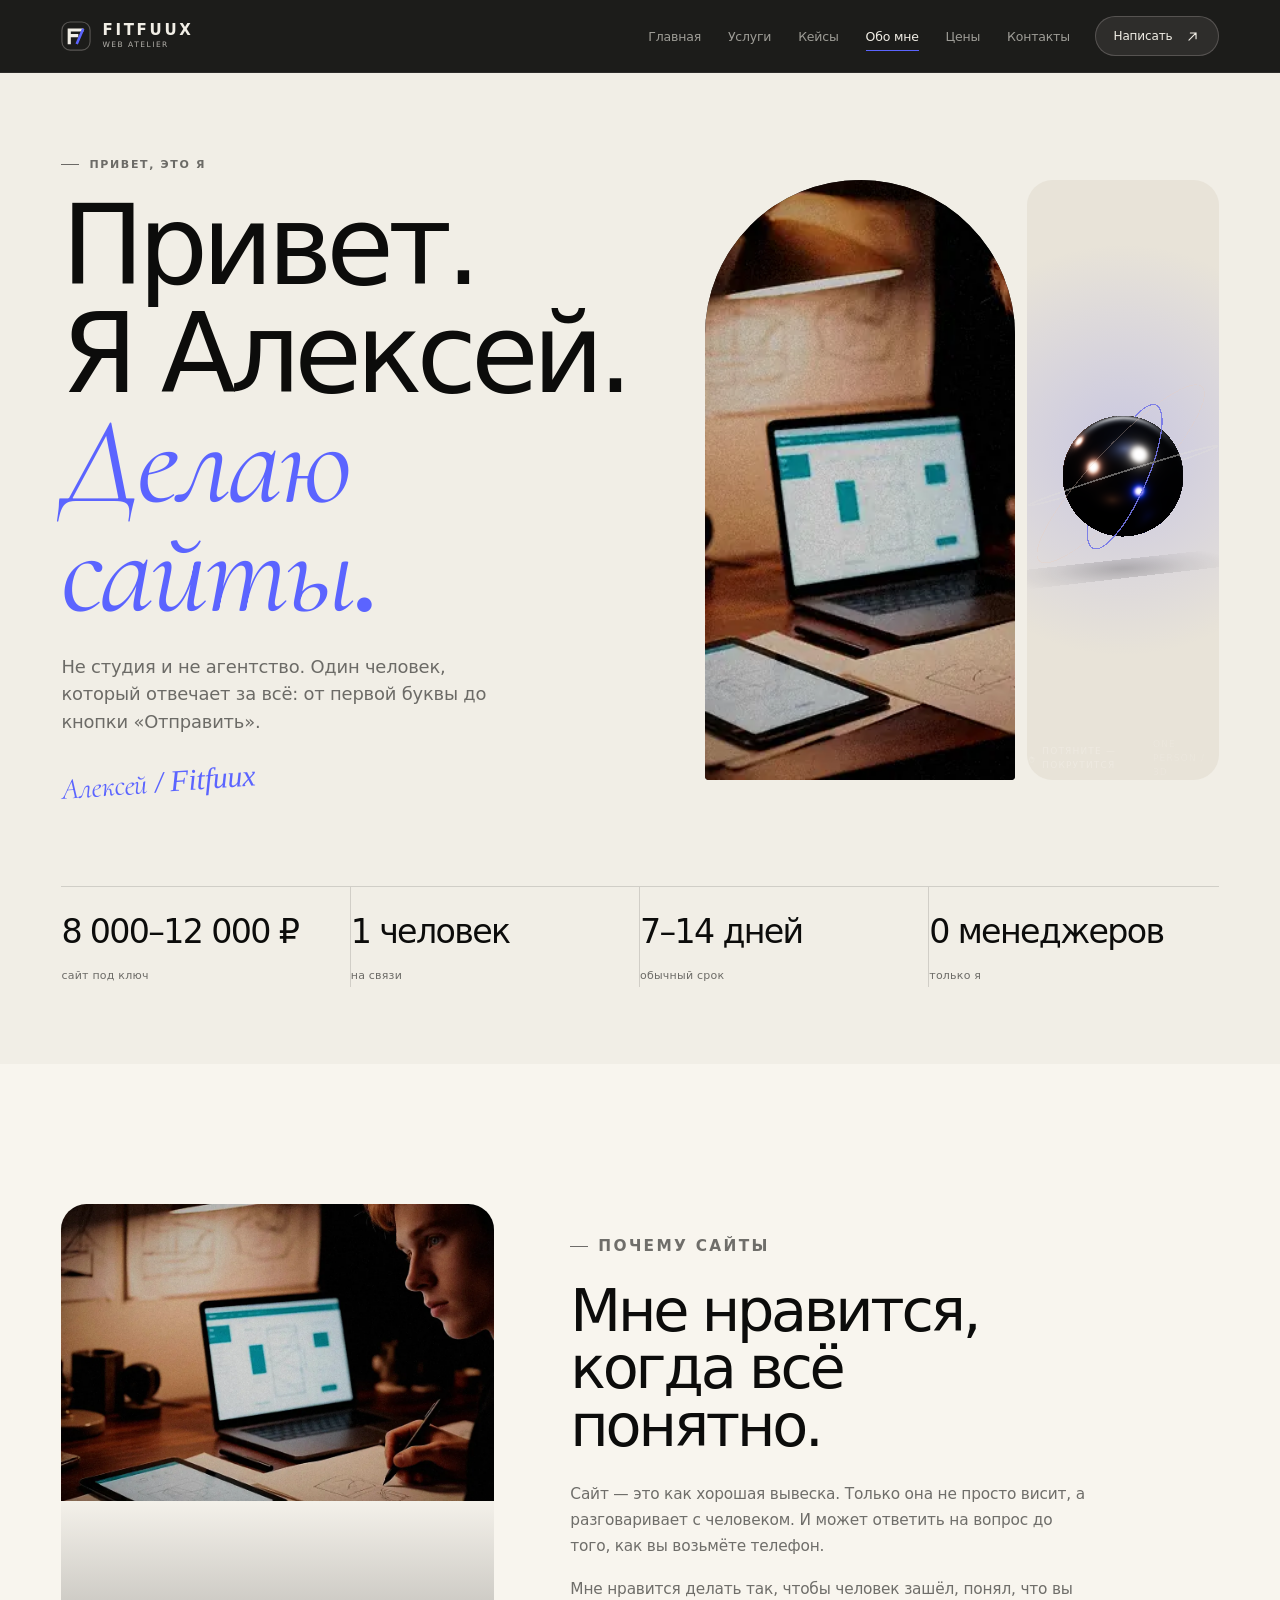
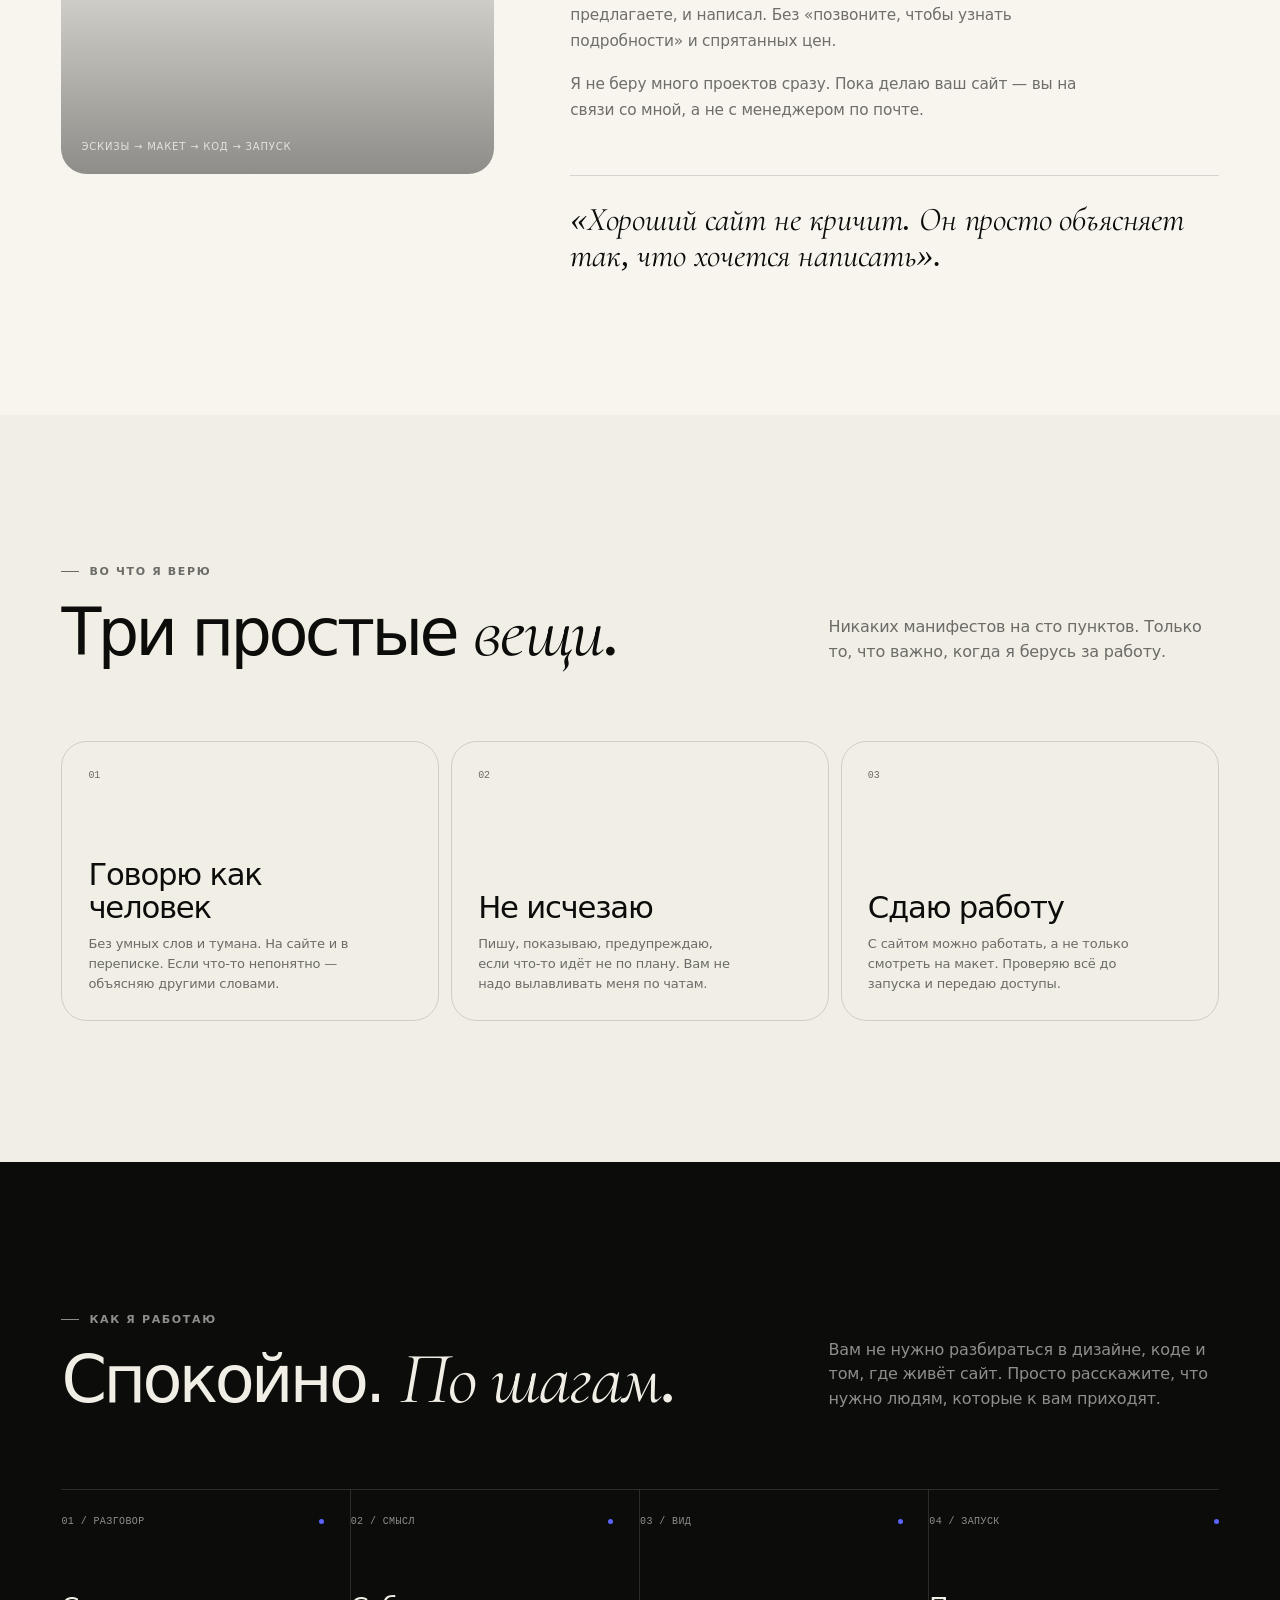
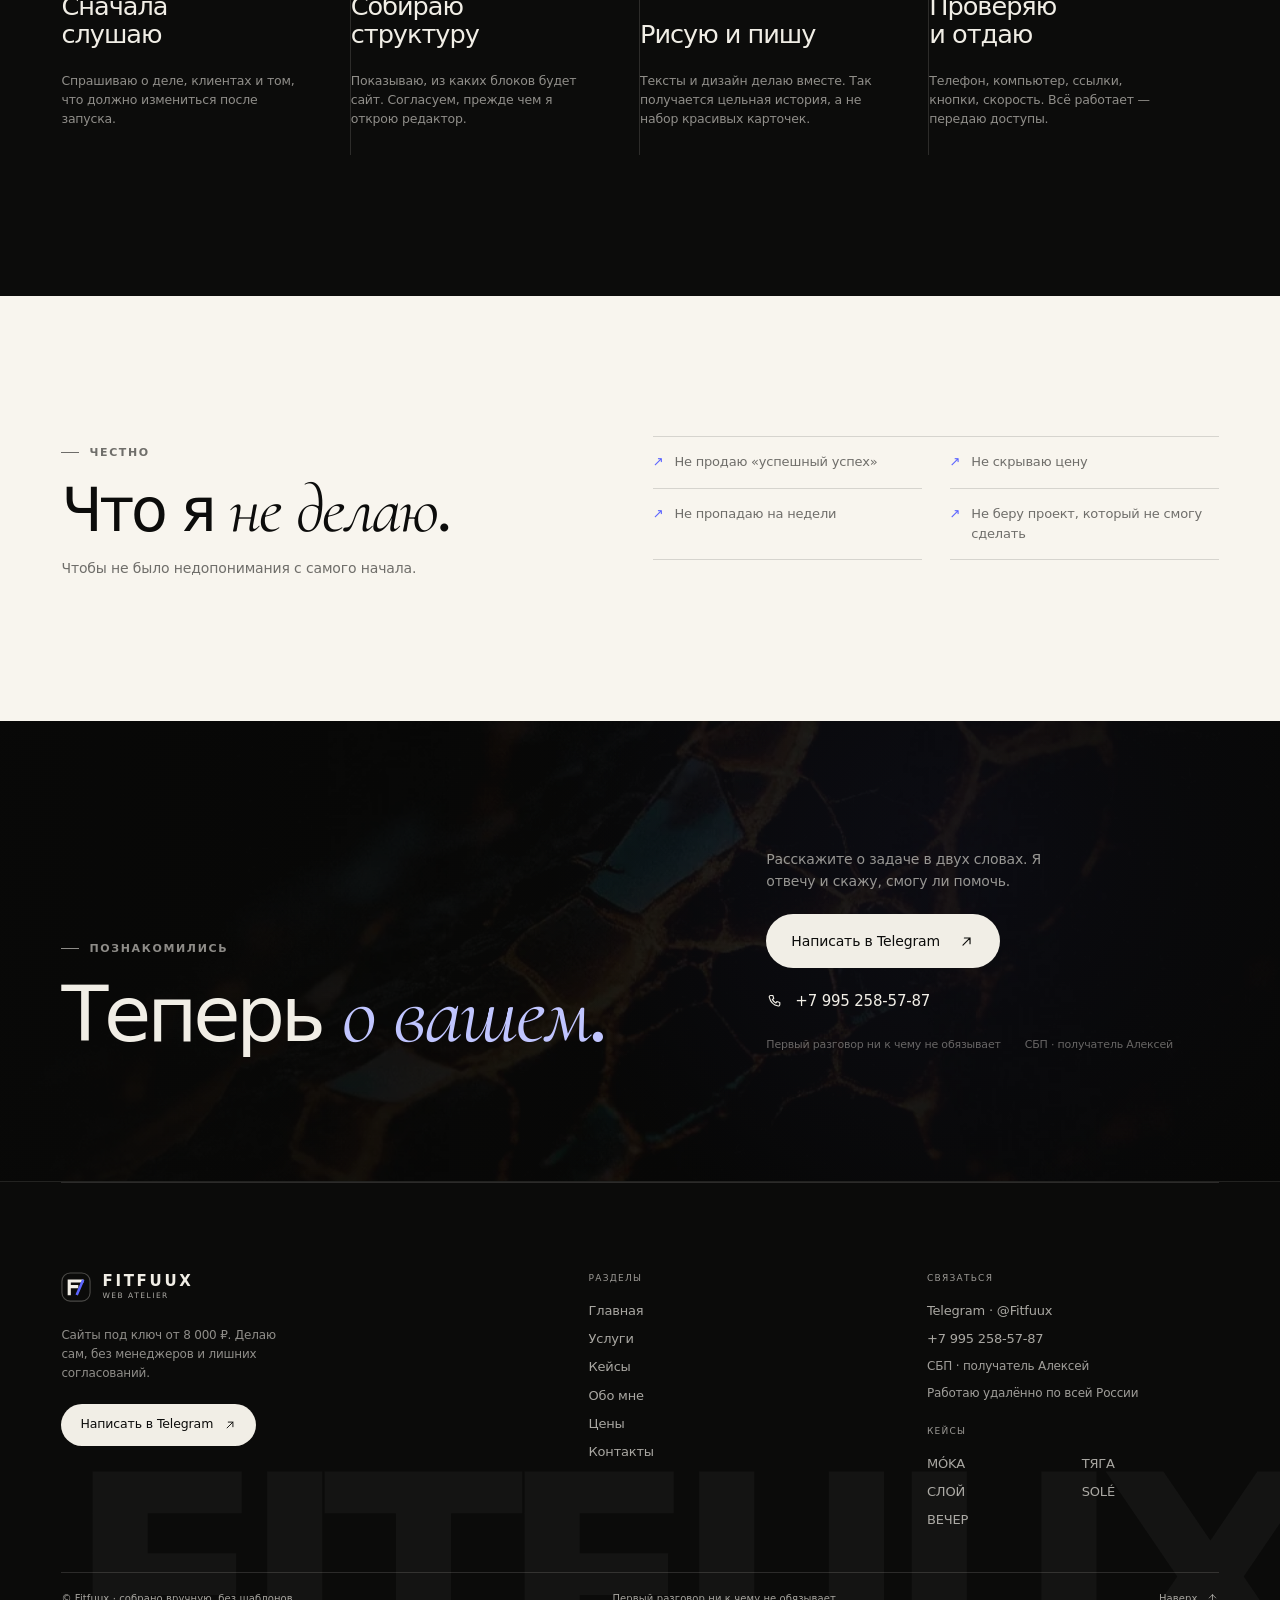
==== commit b5750d4a: "Анти-ИИ переработка: живые фото с плёночным зерном, премиальные ховеры, параллакс, человеческие текс" ====
--- a/about.html
+++ b/about.html
@@ -181,7 +181,7 @@
   </div>
 </section>
 <section class="cta-band">
-  <img src="assets/img/cta-dark-1024.webp" srcset="assets/img/cta-dark-480.webp 480w, assets/img/cta-dark-800.webp 800w, assets/img/cta-dark-1024.webp 1024w" sizes="100vw" width="1024" height="576" alt="" loading="lazy" decoding="async" class="cta-band__bg">
+  <img src="assets/img/cta-dark-1024.webp" srcset="assets/img/cta-dark-480.webp 480w, assets/img/cta-dark-800.webp 800w, assets/img/cta-dark-1024.webp 1024w" sizes="100vw" width="1024" height="576" alt="" loading="lazy" decoding="async" class="cta-band__bg" data-parallax="10">
   <div class="shell">
     <div class="cta-band__inner">
       <div>
@@ -233,7 +233,7 @@
       </div>
     </div>
     <div class="footer-bottom">
-      <span>© Fitfuux · «Создано Fitfuux»</span>
+      <span>© Fitfuux · собрано вручную, без шаблонов</span>
       <span>Первый разговор ни к чему не обязывает.</span>
       <a href="#top">Наверх <svg  viewBox="0 0 24 24" fill="none" stroke="currentColor" stroke-width="1.6" stroke-linecap="round" stroke-linejoin="round" aria-hidden="true" focusable="false"><path d="M12 20V5M6 11l6-6 6 6"/></svg></a>
     </div>
--- a/assets/css/site.min.css
+++ b/assets/css/site.min.css
@@ -1 +1 @@
-:root{--font-sans:'Onest','Segoe UI',system-ui,-apple-system,sans-serif;--font-serif:'Cormorant Garamond',Georgia,serif;--ink:#0c0c0b;--ink-2:#171716;--ink-3:#222220;--paper:#f1eee6;--paper-2:#e8e3d8;--cream:#f8f5ee;--white:#fff;--accent:#5b64ff;--accent-deep:#3d46e8;--warm:#ff7448;--line-dark:rgba(244,241,234,0.14);--line-light:rgba(12,12,11,0.14);--mute-dark:rgba(244,241,234,0.57);--mute-light:rgba(12,12,11,0.58);--header-h:72px;--gutter:clamp(20px,4.8vw,72px);--radius:clamp(16px,2vw,28px);--ease:cubic-bezier(0.22,1,0.36,1);--ease-soft:cubic-bezier(0.33,1,0.68,1);--section-y:clamp(76px,11vw,160px);--measure:62ch;color-scheme:light}*,*::before,*::after{box-sizing:border-box}html{scroll-behavior:smooth;-webkit-text-size-adjust:100%;scrollbar-color:var(--accent) rgba(0,0,0,0.08)}main [id],#main{scroll-margin-top:calc(var(--header-h) + 24px)}body{margin:0;min-width:300px;background:var(--paper);color:var(--ink);font-family:var(--font-sans);font-size:16px;font-weight:400;line-height:1.55;letter-spacing:-.012em;overflow-x:clip;-webkit-font-smoothing:antialiased;text-rendering:optimizeLegibility}body.menu-open{overflow:hidden}::selection{background:var(--accent);color:#fff}img,svg,video,canvas{display:block;max-width:100%}img{height:auto;font-style:italic;background:#171717}a{color:inherit;text-decoration:none}button,input,textarea,select{font:inherit;color:inherit}button{border:0;background:0;cursor:pointer}p,h1,h2,h3,h4,figure,blockquote{margin:0}ul,ol{margin:0;padding:0}li{list-style:none}:focus-visible{outline:2px solid var(--accent);outline-offset:4px}@media(prefers-reduced-motion:reduce){html{scroll-behavior:auto}*,*::before,*::after{animation-duration:.001ms !important;animation-iteration-count:1 !important;transition-duration:.001ms !important;scroll-behavior:auto !important}}.shell{width:min(100%,1520px);margin-inline:auto;padding-inline:var(--gutter)}.shell--narrow{width:min(100%,1140px)}.shell--text{width:min(100%,880px)}.section{position:relative;padding-block:var(--section-y)}.section--tight{padding-block:clamp(54px,7vw,96px)}.section--dark{background:var(--ink);color:var(--paper)}.section--paper{background:var(--paper);color:var(--ink)}.section--cream{background:var(--cream);color:var(--ink)}.section--line{border-top:1px solid var(--line-light)}.section--dark.section--line{border-top-color:var(--line-dark)}.section-head{display:grid;grid-template-columns:minmax(0,1.25fr) minmax(240px,0.75fr);gap:clamp(28px,6vw,100px);align-items:end;margin-bottom:clamp(44px,6vw,82px)}.section-head--center{display:block;max-width:900px;margin-inline:auto;text-align:center}.section-head h2{max-width:15ch}.section-head--wide h2{max-width:18ch}.section-head__aside{max-width:390px;justify-self:end;color:var(--mute-light)}.section--dark .section-head__aside{color:var(--mute-dark)}.eyebrow{display:inline-flex;align-items:center;gap:10px;margin-bottom:22px;color:var(--mute-light);font-size:11px;font-weight:600;letter-spacing:.15em;line-height:1.2;text-transform:uppercase}.eyebrow::before{width:18px;height:1px;background:currentColor;content:''}.section--dark .eyebrow,.eyebrow--light{color:var(--mute-dark)}.eyebrow--accent{color:var(--accent)}.eyebrow--accent::before{background:var(--accent)}h1,h2,h3,h4{font-weight:500;letter-spacing:-.055em;line-height:.98;text-wrap:balance}h1{font-size:clamp(52px,8.2vw,124px)}h2{font-size:clamp(38px,5.1vw,78px)}h3{font-size:clamp(23px,2.4vw,36px);letter-spacing:-.04em;line-height:1.08}h4{font-size:clamp(18px,1.4vw,21px);letter-spacing:-.02em;line-height:1.25}.serif{font-family:var(--font-serif);font-size:1.12em;font-style:italic;font-weight:400;letter-spacing:-.025em;line-height:.82}.serif--roman{font-style:normal}.h1-outline{color:transparent;-webkit-text-stroke:1px currentColor}.lead{max-width:52ch;color:var(--mute-light);font-size:clamp(17px,1.55vw,21px);line-height:1.55;letter-spacing:-.01em}.section--dark .lead{color:var(--mute-dark)}.lead--large{font-size:clamp(20px,2.1vw,28px);line-height:1.45}.muted{color:var(--mute-light)}.section--dark .muted{color:var(--mute-dark)}.small{font-size:13px;line-height:1.45}.mono{font-family:ui-monospace,'Cascadia Code','SFMono-Regular',Consolas,monospace;font-size:11px;letter-spacing:.04em;text-transform:uppercase}.max-60{max-width:60ch}.max-48{max-width:48ch}.align-end{align-self:end}.section-number{color:var(--mute-light);font-family:ui-monospace,'Cascadia Code',Consolas,monospace;font-size:11px;letter-spacing:.04em}.section--dark .section-number{color:var(--mute-dark)}.accent{color:var(--accent)}.sr-only{position:absolute;width:1px;height:1px;padding:0;margin:-1px;overflow:hidden;clip:rect(0,0,0,0);white-space:nowrap;border:0}.skip-link{position:fixed;top:10px;left:10px;z-index:500;padding:12px 18px;border-radius:999px;background:var(--accent);color:#fff;font-size:13px;transform:translateY(-150%);transition:transform .2s var(--ease)}.skip-link:focus{transform:translateY(0)}.btn{--btn-bg:var(--accent);--btn-fg:#fff;--btn-border:transparent;display:inline-flex;align-items:center;justify-content:center;gap:18px;min-height:54px;padding:0 24px;border:1px solid var(--btn-border);border-radius:999px;background:var(--btn-bg);color:var(--btn-fg);font-size:14px;font-weight:500;letter-spacing:-.01em;line-height:1;white-space:nowrap;transition:background .35s var(--ease),color .35s var(--ease),border-color .35s var(--ease),transform .35s var(--ease)}.btn svg{width:17px;height:17px;flex:none;transition:transform .35s var(--ease)}.btn:hover{transform:translateY(-2px)}.btn:hover svg{transform:translate(3px,-3px)}.btn:active{transform:translateY(0)}.btn--light{--btn-bg:var(--paper);--btn-fg:var(--ink)}.btn--light:hover{--btn-bg:var(--accent);--btn-fg:#fff}.btn--dark{--btn-bg:var(--ink);--btn-fg:var(--paper)}.btn--dark:hover{--btn-bg:var(--accent);--btn-fg:#fff}.btn--ghost{--btn-bg:transparent;--btn-fg:var(--ink);--btn-border:var(--line-light)}.btn--ghost:hover{--btn-bg:var(--ink);--btn-fg:var(--paper);--btn-border:var(--ink)}.section--dark .btn--ghost{--btn-fg:var(--paper);--btn-border:var(--line-dark)}.section--dark .btn--ghost:hover{--btn-bg:var(--paper);--btn-fg:var(--ink);--btn-border:var(--paper)}.btn--small{min-height:42px;padding-inline:18px;font-size:12.5px;gap:10px}.btn--small svg{width:14px;height:14px}.btn[disabled]{cursor:wait;opacity:.65}.text-link{display:inline-flex;align-items:center;gap:10px;padding-bottom:4px;border-bottom:1px solid currentColor;font-size:14px;transition:color .25s ease,gap .25s var(--ease)}.text-link svg{width:15px;height:15px}.text-link:hover{gap:16px;color:var(--accent)}.tags{display:flex;flex-wrap:wrap;gap:8px}.tag{display:inline-flex;align-items:center;min-height:32px;padding:0 12px;border:1px solid var(--line-light);border-radius:999px;color:var(--mute-light);font-size:11px;font-weight:500;letter-spacing:.04em;white-space:nowrap}.section--dark .tag{border-color:var(--line-dark);color:var(--mute-dark)}.dot{display:inline-block;width:6px;height:6px;border-radius:50%;background:var(--accent)}.rule{width:100%;height:1px;border:0;background:var(--line-light)}.section--dark .rule{background:var(--line-dark)}.photo{position:relative;overflow:hidden;border-radius:var(--radius);background:#181818}.photo img{width:100%;height:100%;object-fit:cover}.photo::after{position:absolute;inset:0;border:1px solid rgba(255,255,255,0.12);border-radius:inherit;pointer-events:none;content:''}.photo-cover{position:absolute;inset:0;width:100%;height:100%;object-fit:cover}.media-caption{display:flex;justify-content:space-between;gap:20px;margin-top:12px;color:var(--mute-light);font-size:11px;letter-spacing:.03em;text-transform:uppercase}.section--dark .media-caption{color:var(--mute-dark)}.site-header{position:fixed;inset:0 0 auto;z-index:100;color:var(--paper);background:rgba(10,10,9,0.92);border-bottom:1px solid rgba(244,241,234,0.08);-webkit-backdrop-filter:blur(18px) saturate(130%);backdrop-filter:blur(18px) saturate(130%);transition:background .35s var(--ease),border-color .35s var(--ease)}.site-header.is-scrolled{background:rgba(8,8,7,0.97);border-bottom-color:rgba(244,241,234,0.13)}.header__inner{display:flex;min-height:var(--header-h);align-items:center;justify-content:space-between;gap:clamp(16px,2vw,34px)}.brand{display:inline-flex;min-width:0;align-items:center;gap:11px;flex:none}.brand__mark{width:30px;height:30px;flex:none}.brand__name{display:flex;flex-direction:column;gap:3px;line-height:1}.brand__word{font-size:15px;font-weight:600;letter-spacing:.18em;line-height:1}.brand__meta{color:rgba(244,241,234,0.7);font-size:7.5px;font-weight:500;letter-spacing:.2em;line-height:1;text-transform:uppercase}.nav{display:flex;align-items:center;gap:clamp(16px,2.1vw,34px);margin-left:auto}.nav a{position:relative;color:rgba(244,241,234,0.6);font-size:12.5px;font-weight:450;line-height:1.2;transition:color .25s ease}.nav a::after{position:absolute;right:0;bottom:-7px;left:0;height:1px;background:var(--accent);content:'';transform:scaleX(0);transform-origin:right;transition:transform .35s var(--ease)}.nav a:hover,.nav a[aria-current='page']{color:var(--paper)}.nav a:hover::after,.nav a[aria-current='page']::after{transform:scaleX(1);transform-origin:left}.header__actions{display:flex;align-items:center;gap:10px;flex:none}.btn--header{min-height:40px;padding:0 17px;border:1px solid rgba(244,241,234,0.2);background:rgba(244,241,234,0.08);color:var(--paper);font-size:12px;gap:11px}.btn--header:hover{background:var(--paper);color:var(--ink);border-color:var(--paper)}.menu-toggle{display:none;width:46px;height:40px;align-items:center;justify-content:center;border:1px solid rgba(244,241,234,0.2);border-radius:999px;color:var(--paper)}.menu-toggle__lines{position:relative;width:15px;height:9px}.menu-toggle__lines::before,.menu-toggle__lines::after{position:absolute;left:0;width:100%;height:1px;background:currentColor;content:''}.menu-toggle__lines::before{top:0}.menu-toggle__lines::after{bottom:0}.header-line{position:absolute;right:0;bottom:-1px;left:0;height:1px;overflow:hidden;pointer-events:none}.header-line span{display:block;width:100%;height:100%;background:var(--accent);transform:scaleX(0);transform-origin:left}.menu{width:100%;max-width:none;height:100dvh;max-height:none;margin:0;padding:0;border:0;background:var(--ink);color:var(--paper);opacity:0;transform:translateY(-12px);transition:opacity .35s var(--ease),transform .35s var(--ease)}.menu[open]{opacity:1;transform:translateY(0)}.menu::backdrop{background:rgba(0,0,0,0.55);-webkit-backdrop-filter:blur(8px);backdrop-filter:blur(8px)}.menu__inner{display:flex;width:min(100%,1520px);height:100%;margin-inline:auto;padding:0 var(--gutter) max(22px,env(safe-area-inset-bottom));flex-direction:column}.menu__top{display:flex;height:var(--header-h);flex:none;align-items:center;justify-content:space-between;border-bottom:1px solid var(--line-dark)}.menu__close{display:inline-flex;width:46px;height:46px;align-items:center;justify-content:center;border:1px solid var(--line-dark);border-radius:50%;color:var(--paper);transition:background .25s ease,color .25s ease}.menu__close:hover{background:var(--paper);color:var(--ink)}.menu__close svg{width:18px;height:18px}.menu__body{display:flex;min-height:0;flex:1;flex-direction:column;justify-content:center;padding-block:34px;overflow-y:auto}.menu__label{margin-bottom:20px;color:var(--mute-dark);font-size:11px;font-weight:500;letter-spacing:.15em;text-transform:uppercase}.menu__nav{display:flex;flex-direction:column}.menu__nav a{display:flex;align-items:baseline;gap:18px;padding:9px 0;font-size:clamp(32px,8.5vw,70px);font-weight:400;letter-spacing:-.055em;line-height:1;transition:color .2s ease,transform .3s var(--ease)}.menu__nav a span{width:24px;color:var(--mute-dark);font-family:ui-monospace,monospace;font-size:10px;letter-spacing:.04em}.menu__nav a:hover{color:#aab1ff;transform:translateX(8px)}.menu__foot{display:flex;flex-wrap:wrap;align-items:flex-end;justify-content:space-between;gap:18px;margin-top:34px;padding-top:22px;border-top:1px solid var(--line-dark)}.menu__contacts{display:flex;flex-direction:column;gap:6px;color:var(--paper);font-size:14px}.menu__contacts a:hover{color:#aab1ff}.menu__note{max-width:230px;color:var(--mute-dark);font-size:11px;line-height:1.5}.mobile-cta{position:fixed;right:16px;bottom:max(14px,env(safe-area-inset-bottom));left:16px;z-index:80;display:none;min-height:56px;padding:0 20px;align-items:center;justify-content:space-between;gap:12px;border:1px solid rgba(255,255,255,0.14);border-radius:999px;background:rgba(12,12,11,0.94);color:var(--paper);font-size:14px;font-weight:500;box-shadow:0 16px 50px rgba(0,0,0,0.26);-webkit-backdrop-filter:blur(14px);backdrop-filter:blur(14px);opacity:0;transform:translateY(110%);transition:opacity .35s var(--ease),transform .35s var(--ease)}.mobile-cta.is-visible{opacity:1;transform:translateY(0)}.mobile-cta span{color:var(--mute-dark);font-size:11px}.mobile-cta svg{width:17px;height:17px;color:#fff}.scene{position:relative;width:100%;height:100%;min-height:320px;isolation:isolate;touch-action:pan-y;user-select:none;-webkit-user-select:none}.scene__canvas{position:absolute;inset:0;z-index:2;width:100%;height:100%;cursor:grab;opacity:0;outline:0;touch-action:pan-y;transition:opacity .9s var(--ease)}.scene__canvas:active,.scene.is-grabbing .scene__canvas{cursor:grabbing}.scene.is-ready .scene__canvas{opacity:1}.scene__fallback{position:absolute;inset:0;z-index:1;display:grid;place-items:center;opacity:1;transition:opacity .8s var(--ease)}.scene.is-ready .scene__fallback{opacity:0;pointer-events:none}.scene__fallback img{width:100%;height:100%;object-fit:contain;background:transparent}.scene__fallback--cover img{object-fit:cover;filter:brightness(0.78) contrast(1.02);border-radius:inherit}.scene__fallback--cover::after{position:absolute;inset:0;background:radial-gradient(circle at 50% 45%,transparent 28%,rgba(0,0,0,0.2));border-radius:inherit;content:''}.scene__hud{position:absolute;right:0;bottom:0;left:0;z-index:3;display:flex;align-items:center;justify-content:space-between;gap:12px;pointer-events:none;color:rgba(244,241,234,0.48);font-size:9px;letter-spacing:.13em;text-transform:uppercase}.scene__hint{display:inline-flex;align-items:center;gap:7px;opacity:0;transition:opacity .5s ease .5s}.scene.is-ready .scene__hint{opacity:1}.scene__hint svg{width:13px;height:13px}.scene__label{opacity:.55}.scene.is-fallback .scene__hint{display:none}.scene--light-hud .scene__hud{color:rgba(12,12,11,0.44)}.scene-stage{position:relative;height:100%;min-height:420px}.scene-stage--framed{overflow:hidden;border:1px solid var(--line-dark);border-radius:var(--radius);background:radial-gradient(circle at 50% 42%,rgba(128,141,255,0.22),transparent 56%),#111215}.scene-stage--framed .scene{min-height:0}.scene-stage--light{border-color:var(--line-light);background:radial-gradient(circle at 50% 40%,rgba(91,100,255,0.16),transparent 58%),#e7e2d7}.hero{position:relative;overflow:clip;background:var(--ink);color:var(--paper);padding-top:calc(var(--header-h) + clamp(24px, 4vw, 54px))}.hero__bg{position:absolute;inset:0;z-index:0;overflow:hidden;pointer-events:none}.hero__bg img{width:100%;height:100%;object-fit:cover;object-position:54% center;filter:saturate(0.62) brightness(0.72)}.hero--home .hero__bg img{object-position:center 54%;filter:saturate(0.38) brightness(0.62) contrast(1.04)}.hero__bg::after{position:absolute;inset:0;background:linear-gradient(90deg,rgba(8,8,8,0.98) 4%,rgba(8,8,8,0.9) 38%,rgba(8,8,8,0.58) 74%,rgba(8,8,8,0.84)),linear-gradient(0,var(--ink) 0,rgba(12,12,11,0.8) 12%,transparent 44%);content:''}.hero--home .hero__bg::after{background:radial-gradient(circle at 72% 42%,rgba(91,100,255,0.18),transparent 33%),linear-gradient(90deg,rgba(8,8,8,0.97) 4%,rgba(8,8,8,0.85) 42%,rgba(8,8,8,0.56) 74%,rgba(8,8,8,0.82)),linear-gradient(0,var(--ink) 0,rgba(12,12,11,0.68) 14%,transparent 48%)}.hero .btn--ghost,.page-hero--dark .btn--ghost,.pricing-hero .btn--ghost{--btn-fg:var(--paper);--btn-border:var(--line-dark)}.hero .btn--ghost:hover,.page-hero--dark .btn--ghost:hover,.pricing-hero .btn--ghost:hover{--btn-bg:var(--paper);--btn-fg:var(--ink);--btn-border:var(--paper)}.hero--home{min-height:100svh}.hero--home .hero__inner{display:grid;min-height:min(760px,calc(100svh - 122px));grid-template-columns:minmax(0,1.03fr) minmax(360px,0.97fr);align-items:center;gap:clamp(18px,3vw,44px)}.hero__copy{position:relative;z-index:4;padding-block:clamp(30px,5vw,70px)}.hero__kicker{display:inline-flex;align-items:center;gap:10px;margin-bottom:28px;color:rgba(244,241,234,0.64);font-size:11px;font-weight:500;letter-spacing:.14em;line-height:1.2;text-transform:uppercase}.hero__kicker .dot{position:relative;width:7px;height:7px;background:var(--warm)}.hero__kicker .dot::after{position:absolute;inset:-4px;border:1px solid rgba(255,116,72,0.5);border-radius:50%;content:''}.hero h1{max-width:10.3ch;margin-bottom:27px;font-size:clamp(54px,7.8vw,116px);font-weight:500;letter-spacing:-.07em;line-height:.91}.hero h1 .serif{display:inline;color:#c8cbff;font-size:1.13em;line-height:.7}.hero h1 .line{display:block}.hero__lead{max-width:44ch;color:rgba(244,241,234,0.64);font-size:clamp(16px,1.4vw,19px);line-height:1.55}.hero__actions{display:flex;flex-wrap:wrap;align-items:center;gap:12px;margin-top:34px}.hero__note{margin-top:18px;color:rgba(244,241,234,0.43);font-size:11px;letter-spacing:.01em}.hero__visual{position:relative;z-index:2;height:min(620px,72svh);min-height:480px;align-self:stretch;margin-block:clamp(10px,2vw,28px)}.hero__visual::before{position:absolute;inset:16% 10%;z-index:0;border-radius:50%;background:radial-gradient(circle,rgba(91,100,255,0.25),rgba(91,100,255,0.07) 42%,transparent 68%);filter:blur(46px);content:'';pointer-events:none}.hero__visual::after{position:absolute;inset:8% 4%;z-index:1;border:1px solid rgba(244,241,234,0.08);border-radius:50%;content:'';pointer-events:none}.hero__stamp{position:absolute;top:2%;right:4%;z-index:5;display:grid;width:108px;height:108px;place-items:center;border:1px solid rgba(244,241,234,0.22);border-radius:50%;color:rgba(244,241,234,0.8)}.hero__stamp svg{position:absolute;inset:0;width:100%;height:100%;animation:spin 28s linear infinite}.hero__stamp .dot{width:30px;height:30px;background:var(--accent);box-shadow:0 0 34px rgba(91,100,255,0.8)}@keyframes spin{to{transform:rotate(360deg)}}.hero__stats{display:grid;grid-template-columns:1.3fr 1fr 1fr .75fr;gap:24px;padding-block:24px;border-top:1px solid rgba(244,241,234,0.16)}.hero__stat{display:flex;flex-direction:column;gap:4px}.hero__stat strong{font-size:clamp(18px,1.55vw,22px);font-weight:500;letter-spacing:-.03em}.hero__stat span{color:rgba(244,241,234,0.43);font-size:10px;letter-spacing:.06em;text-transform:uppercase}.hero__scroll{display:inline-flex;align-items:center;justify-content:flex-end;gap:10px;color:rgba(244,241,234,0.48);font-size:10px;letter-spacing:.06em;text-transform:uppercase}.hero__scroll svg{width:15px;height:15px;animation:nudge 2.4s var(--ease) infinite}@keyframes nudge{0%,100%{transform:translateY(-2px)}50%{transform:translateY(4px)}}.page-hero{position:relative;overflow:clip;padding-top:calc(var(--header-h) + clamp(48px, 8vw, 106px));padding-bottom:clamp(54px,8vw,110px);background:var(--paper);color:var(--ink)}.page-hero--dark{background:var(--ink);color:var(--paper)}.page-hero__inner{display:grid;grid-template-columns:minmax(0,1.12fr) minmax(320px,0.88fr);align-items:end;gap:clamp(28px,5vw,70px)}.page-hero__copy{position:relative;z-index:2}.page-hero h1{max-width:11ch;font-size:clamp(48px,8vw,118px);letter-spacing:-.07em;line-height:.91}.page-hero h1 .serif{color:var(--accent)}.page-hero--dark h1 .serif{color:#b9bfff}.page-hero__lead{max-width:46ch;margin-top:clamp(22px,3vw,34px);color:var(--mute-light);font-size:clamp(16px,1.4vw,20px)}.page-hero--dark .page-hero__lead{color:var(--mute-dark)}.page-hero__meta{display:flex;flex-wrap:wrap;align-items:center;gap:10px 20px;margin-top:32px;color:var(--mute-light);font-size:11px;letter-spacing:.03em}.page-hero--dark .page-hero__meta{color:var(--mute-dark)}.page-hero__meta .dot{width:4px;height:4px}.page-hero__visual{position:relative;height:clamp(400px,48vw,610px);min-height:360px}.page-hero--dark .hero__bg{opacity:.44}.page-hero--dark .hero__bg::after{background:radial-gradient(circle at 75% 38%,transparent 0,rgba(12,12,11,0.22) 45%,var(--ink) 87%),linear-gradient(0,var(--ink),transparent 40%)}.page-hero--paper{background:radial-gradient(circle at 88% 18%,rgba(91,100,255,0.09),transparent 28%),var(--paper)}.page-hero--paper::before{position:absolute;top:22%;right:8%;width:26vw;height:26vw;max-width:380px;max-height:380px;border:1px solid rgba(12,12,11,0.08);border-radius:50%;content:'';pointer-events:none}.ticker{overflow:hidden;border-block:1px solid rgba(244,241,234,0.11);background:var(--ink);color:rgba(244,241,234,0.62)}.ticker--accent{border-color:transparent;background:var(--accent);color:#fff}.ticker__track{display:flex;width:max-content;animation:marquee 38s linear infinite}.ticker:hover .ticker__track{animation-play-state:paused}.ticker__set{display:flex;flex:none;align-items:center;gap:28px;padding:17px 28px 17px 0;white-space:nowrap}.ticker__set span{display:inline-flex;align-items:center;gap:28px;font-size:11px;font-weight:500;letter-spacing:.12em;text-transform:uppercase}.ticker__set span::after{width:4px;height:4px;border-radius:50%;background:var(--accent);content:''}.ticker--accent .ticker__set span::after{background:#fff}@keyframes marquee{to{transform:translate3d(-50%,0,0)}}.manifesto{display:grid;grid-template-columns:minmax(0,1.42fr) minmax(260px,0.58fr);gap:clamp(32px,7vw,116px);align-items:end}.manifesto h2{max-width:15ch;font-size:clamp(38px,5vw,75px)}.manifesto h2 .serif{color:var(--accent)}.manifesto__aside{max-width:330px;justify-self:end}.manifesto__aside p{color:var(--mute-light);font-size:14px;line-height:1.65}.manifesto__aside .signature{margin-top:22px;color:var(--accent);font-family:var(--font-serif);font-size:27px;font-style:italic;transform:rotate(-4deg);transform-origin:left bottom}.manifesto-media{position:relative;height:clamp(300px,42vw,550px);margin-top:clamp(38px,5vw,72px);overflow:hidden;border-radius:var(--radius);background:#111}.manifesto-media img{width:100%;height:100%;object-fit:cover;object-position:center 55%;transform:scale(1.04)}.manifesto-media__tag{position:absolute;right:22px;bottom:22px;display:flex;max-width:240px;padding:13px 16px;align-items:center;gap:12px;border:1px solid rgba(255,255,255,0.2);border-radius:12px;background:rgba(10,10,9,0.62);color:rgba(255,255,255,0.82);font-size:11px;line-height:1.4;-webkit-backdrop-filter:blur(12px);backdrop-filter:blur(12px)}.manifesto-media__tag .dot{flex:none;background:var(--warm)}.service-list{border-top:1px solid var(--line-light)}.service-row{display:grid;grid-template-columns:62px minmax(180px,1.1fr) minmax(240px,1.2fr) 46px;gap:clamp(14px,3vw,46px);align-items:center;padding:clamp(24px,3vw,36px) 0;border-bottom:1px solid var(--line-light);transition:padding-inline .4s var(--ease),background .4s var(--ease),color .4s var(--ease)}.service-row:hover{padding-inline:18px;background:var(--ink);color:var(--paper)}.service-row:hover .service-row__desc,.service-row:hover .service-row__index{color:var(--mute-dark)}.service-row__index{color:var(--mute-light);font-family:ui-monospace,Consolas,monospace;font-size:10px;letter-spacing:.04em;transition:color .4s var(--ease)}.service-row__title{display:flex;align-items:baseline;gap:12px;font-size:clamp(22px,2.5vw,36px);font-weight:500;letter-spacing:-.045em;line-height:1}.service-row__title span{color:var(--accent);font-family:var(--font-serif);font-size:.85em;font-style:italic}.service-row__desc{color:var(--mute-light);font-size:13px;line-height:1.55;transition:color .4s var(--ease)}.service-row__arrow{display:inline-flex;width:42px;height:42px;align-items:center;justify-content:center;justify-self:end;border:1px solid currentColor;border-radius:50%;opacity:.55;transition:transform .4s var(--ease),opacity .3s ease,background .3s ease}.service-row:hover .service-row__arrow{background:var(--paper);color:var(--ink);opacity:1;transform:rotate(-45deg)}.service-row__arrow svg{width:16px;height:16px}.benefits{display:grid;grid-template-columns:repeat(12,1fr);gap:12px}.benefit{position:relative;display:flex;min-height:230px;padding:clamp(22px,2.5vw,34px);flex-direction:column;justify-content:space-between;gap:28px;overflow:hidden;border:1px solid var(--line-dark);border-radius:var(--radius);background:rgba(255,255,255,0.025)}.benefit--price{grid-column:span 5;min-height:310px}.benefit--one{grid-column:span 3}.benefit--edits{grid-column:span 4}.benefit--photo{grid-column:span 5;min-height:330px;padding:0;border:0}.benefit--fast{grid-column:span 4}.benefit--care{grid-column:span 3}.benefit__num{color:var(--mute-dark);font-family:ui-monospace,Consolas,monospace;font-size:10px;letter-spacing:.05em}.benefit h3{max-width:16ch;font-size:clamp(24px,2.7vw,40px)}.benefit p{max-width:36ch;color:var(--mute-dark);font-size:13px;line-height:1.55}.benefit__big{display:flex;align-items:baseline;gap:8px;color:var(--paper);font-size:clamp(46px,5vw,70px);font-weight:500;letter-spacing:-.07em;line-height:.9;white-space:nowrap}.benefit__big small{color:var(--mute-dark);font-size:12px;font-weight:400;letter-spacing:0}.benefit__range{margin-top:7px;color:var(--mute-light);font-size:11px;letter-spacing:.01em}.benefit--photo img{width:100%;height:100%;object-fit:cover;object-position:center 55%;opacity:.78;transition:transform .8s var(--ease),opacity .4s ease}.benefit--photo:hover img{opacity:1;transform:scale(1.035)}.benefit--photo__caption{position:absolute;right:18px;bottom:18px;left:18px;z-index:1;display:flex;align-items:center;justify-content:space-between;gap:14px;padding:12px 14px;border:1px solid rgba(255,255,255,0.17);border-radius:10px;background:rgba(12,12,11,0.56);color:var(--paper);font-size:11px;-webkit-backdrop-filter:blur(10px);backdrop-filter:blur(10px)}.benefits--light .benefit{border-color:var(--line-light);background:transparent}.benefits--light .benefit--photo{border-color:transparent}.benefits--light .benefit__num,.benefits--light .benefit p,.benefits--light .benefit--photo__caption{color:var(--mute-light)}.benefits--light .benefit__big,.benefits--light .benefit h3{color:var(--ink)}.benefits--light .benefit__big small{color:var(--mute-light)}.benefits--light .benefit--photo__caption{color:rgba(255,255,255,0.78);border-color:rgba(255,255,255,0.2);background:rgba(12,12,11,0.55)}.work-head{display:flex;align-items:flex-end;justify-content:space-between;gap:28px;margin-bottom:clamp(34px,4vw,58px)}.work-head h2{max-width:13ch}.work-head__side{display:flex;max-width:300px;flex-direction:column;align-items:flex-end;gap:20px;color:var(--mute-dark);font-size:12px;text-align:right}.slider-nav{display:flex;gap:8px}.slider-nav button{display:inline-flex;width:44px;height:44px;align-items:center;justify-content:center;border:1px solid var(--line-dark);border-radius:50%;color:var(--paper);transition:background .25s ease,color .25s ease,opacity .25s ease}.slider-nav button:hover:not(:disabled){background:var(--paper);color:var(--ink)}.slider-nav button:disabled{cursor:default;opacity:.3}.slider-nav svg{width:16px;height:16px}.case-slider{position:relative}.case-slider__track{display:flex;gap:clamp(14px,1.8vw,24px);padding-bottom:8px;margin-inline:calc(var(--gutter) * -1);padding-inline:var(--gutter);overflow-x:auto;scroll-behavior:smooth;scroll-snap-type:x mandatory;scrollbar-width:none}.case-slider__track::-webkit-scrollbar{display:none}.case-slider__track>*{flex:0 0 clamp(280px,35.2vw,510px);scroll-snap-align:start}.case-slider__progress{width:100%;height:1px;margin-top:28px;overflow:hidden;background:var(--line-dark)}.case-slider__progress span{display:block;width:100%;height:100%;background:var(--accent);transform:scaleX(0.08);transform-origin:left;transition:transform .2s linear}.work-card{position:relative;display:flex;min-height:clamp(440px,45vw,605px);flex-direction:column;overflow:hidden;border:1px solid rgba(255,255,255,0.08);border-radius:clamp(16px,1.6vw,24px);background:var(--card-bg,#222);color:var(--card-fg,#f5f2ea);isolation:isolate}.work-card__media{position:relative;flex:0 0 58%;min-height:250px;overflow:hidden}.work-card__media::after{position:absolute;inset:0;background:linear-gradient(0,var(--card-bg) 0,transparent 34%);content:'';pointer-events:none;opacity:.8}.work-card__media img{width:100%;height:100%;object-fit:cover;transition:transform .9s var(--ease)}.work-card:hover .work-card__media img{transform:scale(1.045)}.work-card__top{position:absolute;top:18px;right:18px;left:18px;z-index:1;display:flex;align-items:center;justify-content:space-between;gap:12px;color:var(--card-fg)}.work-card__num{display:inline-flex;min-width:27px;min-height:27px;align-items:center;justify-content:center;border:1px solid color-mix(in srgb,var(--card-fg) 26%,transparent);border-radius:50%;font-family:ui-monospace,Consolas,monospace;font-size:9px}.work-card__type{font-family:var(--font-sans);font-size:10px;font-weight:500;letter-spacing:.09em;text-transform:uppercase;opacity:.7}.work-card__body{display:flex;flex:1;padding:20px clamp(18px,2vw,28px) clamp(18px,2vw,26px);flex-direction:column;justify-content:space-between;gap:20px}.work-card__brand{font-family:var(--card-font,var(--font-sans));font-size:clamp(34px,3.8vw,58px);font-weight:var(--card-weight,500);letter-spacing:var(--card-tracking,-0.06em);line-height:.9}.work-card__row{display:flex;align-items:flex-end;justify-content:space-between;gap:20px}.work-card__desc{max-width:30ch;color:color-mix(in srgb,var(--card-fg) 80%,transparent);font-family:var(--font-sans);font-size:12.5px;line-height:1.45}.work-card__arrow{display:inline-flex;width:42px;height:42px;flex:none;align-items:center;justify-content:center;border:1px solid color-mix(in srgb,var(--card-fg) 28%,transparent);border-radius:50%;transition:transform .4s var(--ease),background .3s ease,color .3s ease}.work-card__arrow svg{width:16px;height:16px}.work-card:hover .work-card__arrow{background:var(--card-fg);color:var(--card-bg);transform:rotate(-45deg)}.work-card--moka{--card-bg:#e8ddc9;--card-fg:#2c1b15;--card-font:'Cormorant Garamond',Georgia,serif;--card-weight:500;--card-tracking:-.035em}.work-card--moka .work-card__media img{filter:saturate(0.9) sepia(0.06)}.work-card--moka .work-card__brand{font-size:clamp(44px,4.8vw,70px);line-height:.8}.work-card--tyaga{--card-bg:#11140e;--card-fg:#f2f0e2;--card-font:'Oswald','Arial Narrow',sans-serif;--card-weight:500;--card-tracking:-.02em}.work-card--tyaga .work-card__brand{color:#d9ff53;font-size:clamp(38px,4.4vw,65px);line-height:.82}.work-card--tyaga .work-card__media img{filter:grayscale(0.4) contrast(1.08)}.work-card--sloy{--card-bg:#101122;--card-fg:#eef0ff;--card-font:'Unbounded',var(--font-sans);--card-weight:500;--card-tracking:-.065em}.work-card--sloy .work-card__brand{color:#9ffff0;font-size:clamp(27px,2.8vw,42px);line-height:1}.work-card--sloy .work-card__media img{filter:saturate(1.16) contrast(1.02)}.work-card--sole{--card-bg:#f1e2da;--card-fg:#432b25;--card-font:'Playfair Display',Georgia,serif;--card-weight:500;--card-tracking:-.035em}.work-card--sole .work-card__brand{font-size:clamp(38px,3.8vw,55px);line-height:.9}.work-card--vecher{--card-bg:#10211b;--card-fg:#f2e7d4;--card-font:'Prata',Georgia,serif;--card-weight:400;--card-tracking:-.03em}.work-card--vecher .work-card__brand{color:#f3e1c0;font-size:clamp(32px,3.4vw,52px)}.work-card--vecher .work-card__media img{filter:saturate(0.82) sepia(0.08)}.work-card--wide{flex-basis:clamp(320px,48vw,680px)}.steps{display:grid;grid-template-columns:repeat(4,minmax(0,1fr));gap:0;border-top:1px solid var(--line-light)}.steps--five{grid-template-columns:repeat(5,minmax(0,1fr))}.section--dark .steps{border-top-color:var(--line-dark)}.step{position:relative;display:flex;min-height:265px;padding:24px clamp(14px,2vw,30px) 26px 0;flex-direction:column;gap:22px;border-right:1px solid var(--line-light)}.section--dark .step{border-right-color:var(--line-dark)}.step:first-child{padding-left:0}.step:last-child{padding-right:0;border-right:0}.step__top{display:flex;align-items:center;justify-content:space-between;gap:12px;color:var(--mute-light);font-family:ui-monospace,Consolas,monospace;font-size:10px;letter-spacing:.04em}.section--dark .step__top{color:var(--mute-dark)}.step__top .dot{width:5px;height:5px;background:var(--accent)}.step h3{max-width:12ch;margin-top:auto;font-size:clamp(22px,2vw,30px)}.step p{max-width:30ch;color:var(--mute-light);font-size:12.5px;line-height:1.55}.section--dark .step p{color:var(--mute-dark)}.plans{display:grid;grid-template-columns:repeat(3,minmax(0,1fr));gap:clamp(12px,1.5vw,20px);align-items:stretch}.plan{position:relative;display:flex;min-height:420px;padding:clamp(22px,2.7vw,38px);flex-direction:column;gap:30px;overflow:hidden;border:1px solid var(--line-light);border-radius:var(--radius);background:transparent;transition:background .4s var(--ease),color .4s var(--ease),transform .4s var(--ease)}.section--dark .plan{border-color:var(--line-dark)}.plan--featured{border-color:transparent;background:var(--ink);color:var(--paper)}.plan--featured .plan__label,.plan--featured .plan__desc,.plan--featured .plan__list{color:var(--mute-dark)}.plan__top{display:flex;align-items:flex-start;justify-content:space-between;gap:14px}.plan__label{color:var(--mute-light);font-size:11px;font-weight:500;letter-spacing:.12em;text-transform:uppercase}.section--dark .plan__label{color:var(--mute-dark)}.plan__badge{display:inline-flex;padding:5px 9px;border-radius:999px;background:var(--accent);color:#fff;font-size:9px;font-weight:500;letter-spacing:.05em;text-transform:uppercase}.plan__price{display:flex;flex-wrap:wrap;align-items:baseline;gap:8px;margin-top:auto;font-size:clamp(47px,5.2vw,78px);font-weight:500;letter-spacing:-.08em;line-height:.9}.plan__price small{color:var(--mute-light);font-size:12px;font-weight:400;letter-spacing:0}.plan--featured .plan__price small{color:var(--mute-dark)}.plan h3{font-size:clamp(22px,2vw,30px)}.plan__desc{color:var(--mute-light);font-size:13px;line-height:1.55}.plan__list{display:flex;flex-direction:column;gap:10px;color:var(--mute-light);font-size:12px;line-height:1.4}.plan__list li{display:flex;gap:9px;align-items:flex-start}.plan__list li::before{width:4px;height:4px;margin-top:6px;border-radius:50%;background:var(--accent);content:'';flex:none}.plan--featured .plan__list{color:var(--mute-dark)}.plan__actions{margin-top:auto}.plan .btn{width:100%}.plan:hover{transform:translateY(-4px)}.plans-note{display:flex;align-items:center;justify-content:space-between;gap:22px;margin-top:24px;color:var(--mute-light);font-size:12px}.section--dark .plans-note{color:var(--mute-dark)}.plans-note .text-link{flex:none}.cta-band{position:relative;overflow:hidden;background:#0b0b0a;color:var(--paper)}.cta-band__bg{position:absolute;inset:0;width:100%;height:100%;object-fit:cover;opacity:.56}.cta-band::after{position:absolute;inset:0;background:linear-gradient(90deg,rgba(9,9,8,0.93),rgba(9,9,8,0.65) 56%,rgba(9,9,8,0.85)),radial-gradient(circle at 76% 30%,rgba(91,100,255,0.18),transparent 42%);content:''}.cta-band__inner{position:relative;z-index:2;display:grid;grid-template-columns:minmax(0,1fr) minmax(280px,0.72fr);gap:clamp(36px,6vw,100px);align-items:end;padding-block:clamp(74px,10vw,150px)}.cta-band h2{max-width:12ch;font-size:clamp(40px,6vw,88px)}.cta-band h2 .serif{color:#c0c5ff}.cta-band__side{display:flex;flex-direction:column;align-items:flex-start;gap:22px}.cta-band__side p{max-width:33ch;color:rgba(244,241,234,0.6);font-size:14px}.cta-contact{display:inline-flex;align-items:center;gap:12px;font-size:15px;font-weight:500}.cta-contact:hover{color:#b8bdff}.cta-contact svg{width:17px;height:17px}.cta-band__meta{display:flex;flex-wrap:wrap;gap:12px 24px;color:rgba(244,241,234,0.4);font-size:11px}.service-blocks{border-top:1px solid var(--line-light)}.service-block{display:grid;grid-template-columns:80px minmax(0,1.1fr) minmax(260px,0.8fr);gap:clamp(20px,5vw,80px);padding-block:clamp(44px,6vw,80px);border-bottom:1px solid var(--line-light)}.service-block__index{color:var(--mute-light);font-family:ui-monospace,Consolas,monospace;font-size:10px;letter-spacing:.05em}.service-block__main h2{max-width:12ch;margin-bottom:22px;font-size:clamp(34px,4.2vw,60px)}.service-block__main p{max-width:49ch;color:var(--mute-light);font-size:16px;line-height:1.6}.service-block__list{display:flex;flex-direction:column;gap:13px;align-self:center}.service-block__list li{display:flex;gap:11px;align-items:flex-start;padding-bottom:13px;border-bottom:1px solid var(--line-light);color:var(--mute-light);font-size:13px;line-height:1.45}.service-block__list li::before{width:5px;height:5px;margin-top:6px;flex:none;border-radius:50%;background:var(--accent);content:''}.service-photo{position:relative;display:grid;grid-template-columns:1.1fr .9fr;gap:12px;margin-top:clamp(46px,7vw,90px)}.service-photo__item{position:relative;min-height:260px;overflow:hidden;border-radius:var(--radius)}.service-photo__item img{width:100%;height:100%;object-fit:cover}.service-photo__caption{position:absolute;right:18px;bottom:18px;left:18px;display:flex;justify-content:space-between;gap:14px;color:rgba(255,255,255,0.72);font-size:10px;letter-spacing:.04em;text-transform:uppercase}.included{display:grid;grid-template-columns:1fr 1.1fr;gap:clamp(36px,6vw,100px);align-items:start}.included__list{display:grid;grid-template-columns:1fr 1fr;gap:0 28px;border-top:1px solid var(--line-light)}.section--dark .included__list{border-top-color:var(--line-dark)}.included__item{display:flex;gap:11px;padding:15px 0;border-bottom:1px solid var(--line-light);color:var(--mute-light);font-size:13px}.section--dark .included__item{border-bottom-color:var(--line-dark);color:var(--mute-dark)}.included__item::before{content:'↗';color:var(--accent);font-size:13px;line-height:1.5}.faq{border-top:1px solid var(--line-light)}.faq__item{border-bottom:1px solid var(--line-light)}.section--dark .faq,.section--dark .faq__item{border-color:var(--line-dark)}.faq__item summary{display:flex;align-items:center;justify-content:space-between;gap:24px;padding:24px 0;cursor:pointer;list-style:none;font-size:clamp(18px,1.9vw,25px);font-weight:450;letter-spacing:-.025em;line-height:1.2}.faq__item summary::-webkit-details-marker{display:none}.faq__item summary::after{display:inline-grid;width:30px;height:30px;flex:none;place-items:center;border:1px solid var(--line-light);border-radius:50%;color:var(--mute-light);content:'+';font-size:18px;font-weight:300;line-height:1;transition:transform .3s var(--ease),background .3s ease,color .3s ease}.section--dark .faq__item summary::after{border-color:var(--line-dark);color:var(--mute-dark)}.faq__item[open] summary::after{background:var(--ink);color:var(--paper);transform:rotate(45deg)}.section--dark .faq__item[open] summary::after{background:var(--paper);color:var(--ink)}.faq__answer{max-width:70ch;padding:0 50px 26px 0;color:var(--mute-light);font-size:14px;line-height:1.65}.section--dark .faq__answer{color:var(--mute-dark)}.portfolio-hero{padding-top:calc(var(--header-h) + clamp(45px, 7vw, 88px));padding-bottom:clamp(46px,6vw,80px);background:var(--paper)}.portfolio-hero__inner{display:grid;grid-template-columns:minmax(0,1.15fr) minmax(280px,0.85fr);gap:clamp(26px,5vw,76px);align-items:end}.portfolio-hero h1{max-width:10ch;font-size:clamp(54px,8.6vw,128px)}.portfolio-hero h1 em{color:var(--accent);font-style:normal}.portfolio-hero__meta{display:flex;justify-content:space-between;gap:24px;margin-top:34px;padding-top:17px;border-top:1px solid var(--line-light);color:var(--mute-light);font-size:11px;letter-spacing:.04em;text-transform:uppercase}.portfolio-hero__visual{position:relative;min-height:470px;height:clamp(400px,44vw,580px)}.portfolio-hero__visual .stage-card{position:absolute;inset:0}.stage-card{position:relative;overflow:hidden;border-radius:var(--radius);background:radial-gradient(circle at 57% 36%,rgba(255,126,84,0.19),transparent 40%),radial-gradient(circle at 30% 80%,rgba(91,100,255,0.3),transparent 46%),#111217;color:var(--paper)}.stage-card::before{position:absolute;inset:0;z-index:0;opacity:.4;background-image:linear-gradient(rgba(255,255,255,0.08) 1px,transparent 1px),linear-gradient(90deg,rgba(255,255,255,0.08) 1px,transparent 1px);background-size:54px 54px;content:'';mask-image:linear-gradient(to bottom,black,transparent 75%);-webkit-mask-image:linear-gradient(to bottom,black,transparent 75%)}.stage-card .scene{z-index:1;padding:10px 14px 4px}.stage-card .scene__hud{right:20px;bottom:17px;left:20px}.portfolio-toolbar{display:flex;flex-wrap:wrap;align-items:center;justify-content:space-between;gap:18px;padding-block:25px 34px;border-top:1px solid var(--line-light)}.filters{display:flex;flex-wrap:wrap;gap:7px}.filters button{min-height:37px;padding:0 14px;border:1px solid var(--line-light);border-radius:999px;color:var(--mute-light);font-size:11px;font-weight:500;letter-spacing:.02em;transition:background .25s ease,color .25s ease,border-color .25s ease}.filters button:hover{border-color:var(--ink);color:var(--ink)}.filters button.is-active{border-color:var(--ink);background:var(--ink);color:var(--paper)}.toolbar-note{color:var(--mute-light);font-size:11px}.portfolio-grid{display:grid;grid-template-columns:repeat(12,minmax(0,1fr));gap:clamp(14px,2vw,28px)}.portfolio-grid .work-card{min-height:420px}.portfolio-grid .work-card:nth-child(1){grid-column:span 7;min-height:clamp(470px,46vw,650px)}.portfolio-grid .work-card:nth-child(2){grid-column:span 5;min-height:clamp(470px,46vw,650px)}.portfolio-grid .work-card:nth-child(3){grid-column:span 5;min-height:460px}.portfolio-grid .work-card:nth-child(4){grid-column:span 7;min-height:460px}.portfolio-grid .work-card:nth-child(5){grid-column:span 12;min-height:clamp(400px,37vw,560px)}.portfolio-grid .work-card:nth-child(5) .work-card__media{flex-basis:65%}.work-card[hidden]{display:none}.portfolio-grid .work-card__media{flex-basis:58%}.portfolio-principles{display:grid;grid-template-columns:repeat(3,minmax(0,1fr));gap:12px}.principle{display:flex;min-height:280px;padding:26px;flex-direction:column;justify-content:space-between;gap:40px;border:1px solid var(--line-dark);border-radius:var(--radius)}.principle p{max-width:31ch;color:var(--mute-dark);font-size:13px;line-height:1.55}.principle h3{font-size:clamp(24px,2.2vw,32px)}.principle__num{color:var(--mute-dark);font-family:ui-monospace,Consolas,monospace;font-size:10px}.about-hero{position:relative;padding-top:calc(var(--header-h) + clamp(36px, 6vw, 76px));padding-bottom:clamp(44px,6vw,82px);background:var(--paper);overflow:clip}.about-hero__grid{display:grid;grid-template-columns:minmax(0,1.05fr) minmax(300px,0.95fr);gap:clamp(28px,6vw,90px);align-items:center}.about-hero h1{max-width:10ch;font-size:clamp(54px,8.6vw,128px)}.about-hero h1 .serif{color:var(--accent)}.about-hero__lead{max-width:38ch;margin-top:26px;color:var(--mute-light);font-size:clamp(16px,1.4vw,20px)}.about-hero__signature{margin-top:30px;color:var(--accent);font-family:var(--font-serif);font-size:30px;font-style:italic;transform:rotate(-4deg);transform-origin:left center}.about-hero__scene{position:relative;display:grid;grid-template-columns:minmax(0,1fr) minmax(160px,0.62fr);gap:12px;min-height:600px}.about-hero__portrait{position:relative;overflow:hidden;border-radius:999px 999px var(--radius) var(--radius);background:#171717}.about-hero__portrait img{width:100%;height:100%;object-fit:cover;object-position:45% center}.about-hero__orbit{position:relative;align-self:stretch;overflow:hidden;border-radius:var(--radius);background:radial-gradient(circle at 50% 45%,rgba(91,100,255,0.22),transparent 60%),#e8e3d8}.about-hero__orbit .scene{padding:8px}.about-facts{display:grid;grid-template-columns:repeat(4,minmax(0,1fr));gap:0;margin-top:clamp(44px,6vw,74px);border-top:1px solid var(--line-light)}.about-fact{padding:19px 20px 0 0;border-right:1px solid var(--line-light)}.about-fact:last-child{border-right:0;padding-right:0}.about-fact strong{display:block;margin-bottom:4px;font-size:clamp(23px,2.6vw,36px);font-weight:500;letter-spacing:-.05em}.about-fact span{color:var(--mute-light);font-size:11px;letter-spacing:.02em}.about-story{display:grid;grid-template-columns:minmax(280px,0.8fr) minmax(0,1.2fr);gap:clamp(28px,6vw,100px);align-items:start}.about-story__photo{position:relative;min-height:570px;overflow:hidden;border-radius:var(--radius)}.about-story__photo img{width:100%;height:100%;object-fit:cover}.about-story__photo::after{position:absolute;inset:0;background:linear-gradient(0,rgba(8,8,7,0.44),transparent 50%);content:''}.about-story__caption{position:absolute;bottom:20px;left:20px;z-index:1;color:rgba(255,255,255,0.72);font-size:10px;letter-spacing:.08em;text-transform:uppercase}.about-story__text{padding-top:clamp(8px,2vw,30px)}.about-story__text h2{max-width:11ch;margin-bottom:26px;font-size:clamp(36px,4.6vw,66px)}.about-story__text p{max-width:53ch;color:var(--mute-light);font-size:clamp(15px,1.2vw,17px);line-height:1.7}.about-story__text p+p{margin-top:17px}.about-story__quote{margin-top:clamp(30px,4vw,52px);padding-top:25px;border-top:1px solid var(--line-light);color:var(--ink);font-family:var(--font-serif);font-size:clamp(25px,2.6vw,37px);font-style:italic;line-height:1.1}.values{display:grid;grid-template-columns:repeat(3,minmax(0,1fr));gap:12px}.value-card{display:flex;min-height:280px;padding:26px;flex-direction:column;justify-content:space-between;gap:38px;border:1px solid var(--line-light);border-radius:var(--radius);background:transparent}.value-card__num{color:var(--mute-light);font-family:ui-monospace,Consolas,monospace;font-size:10px}.value-card h3{max-width:12ch}.value-card p{max-width:32ch;color:var(--mute-light);font-size:13px;line-height:1.55}.pricing-hero{padding-top:calc(var(--header-h) + clamp(48px, 7vw, 90px));padding-bottom:clamp(34px,4vw,60px);background:var(--ink);color:var(--paper);overflow:clip}.pricing-hero__grid{display:grid;grid-template-columns:minmax(0,1.1fr) minmax(300px,0.9fr);gap:clamp(30px,6vw,90px);align-items:end}.pricing-hero h1{max-width:10ch;font-size:clamp(54px,8vw,118px)}.pricing-hero h1 .serif{color:#bec3ff}.pricing-hero__lead{max-width:40ch;margin-top:25px;color:var(--mute-dark);font-size:clamp(16px,1.4vw,20px)}.pricing-hero__visual{position:relative;min-height:470px;height:clamp(380px,42vw,570px)}.pricing-hero__visual .scene-stage{min-height:100%}.pricing-section{background:var(--ink);color:var(--paper);padding-top:clamp(40px,5vw,64px)}.pricing-grid{display:grid;grid-template-columns:repeat(3,minmax(0,1fr));gap:clamp(12px,1.6vw,22px)}.pricing-grid .plan{min-height:560px}.pricing-grid .plan--light{border-color:var(--line-dark);color:var(--paper)}.pricing-grid .plan--light .plan__label,.pricing-grid .plan--light .plan__desc,.pricing-grid .plan--light .plan__list,.pricing-grid .plan--light .plan__price small{color:var(--mute-dark)}.pricing-grid .plan--featured{background:var(--paper);color:var(--ink)}.pricing-grid .plan--featured .plan__label,.pricing-grid .plan--featured .plan__desc,.pricing-grid .plan--featured .plan__list,.pricing-grid .plan--featured .plan__price small{color:var(--mute-light)}.pricing-grid .plan--featured .plan__list li::before{background:var(--accent)}.pricing-grid .plan--featured .plan__badge{background:var(--ink);color:var(--paper)}.pricing-grid .plan--featured .btn--light{--btn-bg:var(--ink);--btn-fg:var(--paper)}.pricing-grid .plan--featured .btn--light:hover{--btn-bg:var(--accent)}.pricing-grid .plan:not(.plan--featured){color:var(--paper)}.pricing-grid .plan:not(.plan--featured) .plan__label,.pricing-grid .plan:not(.plan--featured) .plan__desc,.pricing-grid .plan:not(.plan--featured) .plan__list,.pricing-grid .plan:not(.plan--featured) .plan__price small{color:var(--mute-dark)}.pricing-grid .plan:not(.plan--featured) .plan__list li::before{background:var(--accent)}.pricing-details{display:grid;grid-template-columns:minmax(0,0.9fr) minmax(0,1.1fr);gap:clamp(28px,6vw,90px);border-top:1px solid var(--line-dark);padding-top:clamp(44px,5vw,70px);margin-top:clamp(44px,6vw,86px)}.pricing-details h2{max-width:10ch;font-size:clamp(32px,3.8vw,54px)}.pricing-details__side p{max-width:50ch;color:var(--mute-dark);font-size:14px;line-height:1.65}.payment{display:grid;grid-template-columns:minmax(0,1fr) minmax(260px,0.75fr);gap:clamp(26px,5vw,80px);align-items:start}.payment__box{padding:clamp(22px,2.6vw,34px);border:1px solid var(--line-light);border-radius:var(--radius);background:var(--paper);color:var(--ink)}.payment__box .eyebrow{color:var(--mute-light)}.payment__recipient{display:flex;flex-wrap:wrap;align-items:baseline;gap:8px 14px;margin-top:10px;font-size:clamp(27px,3vw,42px);letter-spacing:-.05em}.payment__recipient span{color:var(--mute-light);font-size:12px;letter-spacing:0}.payment__details{display:flex;flex-wrap:wrap;gap:12px 24px;margin-top:22px;padding-top:16px;border-top:1px solid var(--line-light);color:var(--mute-light);font-size:11px}.contacts-hero{padding-top:calc(var(--header-h) + clamp(42px, 6vw, 78px));padding-bottom:clamp(36px,5vw,60px);background:var(--paper);overflow:clip}.contacts-hero__grid{display:grid;grid-template-columns:minmax(0,1.15fr) minmax(280px,0.85fr);gap:clamp(24px,4vw,58px);align-items:end}.contacts-hero h1{max-width:9ch;font-size:clamp(55px,9vw,134px)}.contacts-hero h1 .serif{color:var(--accent)}.contacts-hero__lead{max-width:38ch;margin-top:27px;color:var(--mute-light);font-size:clamp(16px,1.4vw,20px)}.contacts-hero__scene{position:relative;min-height:440px;height:clamp(360px,40vw,530px)}.contacts-hero__scene .scene-stage{height:100%}.contacts-stage{position:absolute;inset:0;background:radial-gradient(circle at 47% 42%,rgba(91,100,255,0.28),transparent 42%),radial-gradient(circle at 82% 82%,rgba(255,116,72,0.13),transparent 36%),#0c0d12}.contacts-stage .scene{min-height:0}.contacts-layout{display:grid;grid-template-columns:minmax(280px,0.78fr) minmax(0,1.22fr);gap:clamp(30px,6vw,94px);align-items:start}.contact-direct{display:flex;flex-direction:column;gap:28px}.contact-direct__list{border-top:1px solid var(--line-light)}.contact-link{display:flex;align-items:center;justify-content:space-between;gap:22px;padding:19px 0;border-bottom:1px solid var(--line-light);transition:color .25s ease,padding .3s var(--ease)}.contact-link:hover{padding-inline:7px;color:var(--accent)}.contact-link__label{display:block;margin-bottom:4px;color:var(--mute-light);font-size:10px;letter-spacing:.08em;text-transform:uppercase}.contact-link__value{display:block;font-size:clamp(18px,2vw,25px);letter-spacing:-.03em;line-height:1.2}.contact-link__arrow{display:inline-flex;width:38px;height:38px;flex:none;align-items:center;justify-content:center;border:1px solid var(--line-light);border-radius:50%}.contact-link__arrow svg{width:15px;height:15px}.copy-button{display:inline-flex;align-items:center;gap:8px;min-height:30px;padding:0 10px;border:1px solid var(--line-light);border-radius:999px;color:var(--mute-light);font-size:10px;transition:border-color .25s ease,color .25s ease}.copy-button:hover{border-color:var(--ink);color:var(--ink)}.contact-note{max-width:35ch;color:var(--mute-light);font-size:12px;line-height:1.6}.contact-note strong{color:var(--ink);font-weight:500}.contact-form{padding:clamp(22px,3vw,38px);border-radius:var(--radius);background:var(--ink);color:var(--paper)}.contact-form__head{display:flex;align-items:flex-start;justify-content:space-between;gap:20px;margin-bottom:28px}.contact-form h2{max-width:12ch;font-size:clamp(29px,3.3vw,45px)}.contact-form__head span{color:var(--mute-dark);font-size:10px;letter-spacing:.06em;text-transform:uppercase}.form-grid{display:grid;grid-template-columns:1fr 1fr;gap:18px 14px}.field{display:flex;flex-direction:column;gap:7px}.field--full{grid-column:1 / -1}.field label{color:rgba(244,241,234,0.52);font-size:10px;letter-spacing:.07em;text-transform:uppercase}.field input,.field textarea,.field select{width:100%;min-height:44px;padding:10px 0;border:0;border-bottom:1px solid rgba(244,241,234,0.22);border-radius:0;outline:0;background:transparent;color:var(--paper);font-size:15px;letter-spacing:-.01em;transition:border-color .25s ease}.field textarea{min-height:92px;resize:vertical}.field input::placeholder,.field textarea::placeholder{color:rgba(244,241,234,0.28)}.field input:focus,.field textarea:focus,.field select:focus{border-color:var(--paper)}.field select{cursor:pointer;appearance:none;background-image:linear-gradient(45deg,transparent 50%,rgba(244,241,234,0.5) 50%),linear-gradient(135deg,rgba(244,241,234,0.5) 50%,transparent 50%);background-position:calc(100% - 12px) 20px,calc(100% - 7px) 20px;background-repeat:no-repeat;background-size:5px 5px,5px 5px}.field select option{background:var(--ink);color:var(--paper)}.field:invalid input:not(:placeholder-shown){border-color:var(--warm)}.form-foot{display:flex;flex-wrap:wrap;align-items:center;justify-content:space-between;gap:14px;margin-top:24px}.form-foot p{max-width:29ch;color:rgba(244,241,234,0.38);font-size:10px;line-height:1.5}.form-status{margin-top:16px;padding:12px 14px;border:1px solid rgba(244,241,234,0.16);border-radius:10px;color:rgba(244,241,234,0.76);font-size:12px;line-height:1.5}.form-status[hidden]{display:none}.contact-side{margin-top:22px;padding-top:18px;border-top:1px solid var(--line-light)}.contact-side p{max-width:35ch;color:var(--mute-light);font-size:12px;line-height:1.6}.contact-side strong{color:var(--ink);font-weight:500}.site-footer{position:relative;overflow:hidden;background:#0b0b0a;color:var(--paper);border-top:1px solid rgba(244,241,234,0.1)}.site-footer .shell{position:relative;z-index:1}.footer-lead{display:flex;align-items:flex-end;justify-content:space-between;gap:34px;padding-block:clamp(62px,8vw,112px) clamp(44px,6vw,80px)}.footer-lead h2{max-width:12ch;font-size:clamp(42px,6.4vw,94px)}.footer-lead h2 .serif{color:#b7bcff}.footer-lead__side{display:flex;max-width:260px;flex-direction:column;align-items:flex-start;gap:18px;color:var(--mute-dark);font-size:12px}.footer-grid{display:grid;grid-template-columns:1.35fr .8fr .85fr;gap:clamp(26px,5vw,80px);padding-block:clamp(54px,7vw,92px) 42px;border-top:1px solid var(--line-dark)}.footer-links.footer-links--cases{display:grid;grid-template-columns:1fr 1fr;gap:8px 18px}.footer-brand p{max-width:31ch;margin-top:16px;color:var(--mute-dark);font-size:12px;line-height:1.6}.footer-col__title{margin-bottom:15px;color:rgba(244,241,234,0.62);font-size:9px;letter-spacing:.14em;text-transform:uppercase}.footer-links{display:flex;flex-direction:column;gap:8px}.footer-links a{color:rgba(244,241,234,0.68);font-size:13px;transition:color .25s ease}.footer-links a:hover{color:#b2b8ff}.footer-contact-link{display:inline-flex;align-items:center;gap:8px}.footer-contact-link svg{width:13px;height:13px;opacity:.55}.footer-bottom{display:flex;flex-wrap:wrap;align-items:center;justify-content:space-between;gap:16px;padding-block:18px 22px;border-top:1px solid var(--line-dark);color:rgba(244,241,234,0.66);font-size:10px;letter-spacing:.01em}.footer-bottom a{display:inline-flex;align-items:center;gap:8px;transition:color .25s ease}.footer-bottom a:hover{color:var(--paper)}.footer-bottom a svg{width:13px;height:13px}.footer-wordmark{position:absolute;right:-.06em;bottom:-.2em;color:rgba(244,241,234,0.035);font-size:clamp(120px,23vw,340px);font-weight:600;letter-spacing:-.09em;line-height:.7;pointer-events:none;user-select:none}.js .reveal{opacity:0;transform:translateY(26px);transition:opacity .9s var(--ease),transform .9s var(--ease)}.js .reveal[data-reveal-delay='1']{transition-delay:.08s}.js .reveal[data-reveal-delay='2']{transition-delay:.16s}.js .reveal[data-reveal-delay='3']{transition-delay:.24s}.js .reveal.is-visible{opacity:1;transform:translateY(0)}.js .reveal-group>*{opacity:0;transform:translateY(24px);transition:opacity .8s var(--ease),transform .8s var(--ease)}.js .reveal-group.is-visible>*{opacity:1;transform:translateY(0)}.js .reveal-group.is-visible>*:nth-child(2){transition-delay:.07s}.js .reveal-group.is-visible>*:nth-child(3){transition-delay:.14s}.js .reveal-group.is-visible>*:nth-child(4){transition-delay:.21s}.js .reveal-group.is-visible>*:nth-child(5){transition-delay:.28s}.js .reveal-group.is-visible>*:nth-child(6){transition-delay:.35s}.motion-fallback .reveal,.motion-fallback .reveal-group>*{opacity:1 !important;transform:none !important}@media(prefers-reduced-motion:reduce){.js .reveal,.js .reveal-group>*{opacity:1;transform:none}.ticker__track,.hero__stamp svg,.hero__scroll svg{animation:none !important}.scene__canvas{display:none}}@media(max-width:1240px){.nav{gap:18px}.nav a{font-size:12px}.brand__meta{display:none}.benefit--price{grid-column:span 6}.benefit--one{grid-column:span 6}.benefit--edits{grid-column:span 4}.benefit--photo{grid-column:span 4}.benefit--fast{grid-column:span 4}.benefit--care{grid-column:span 8}}@media(max-width:1050px){.nav{display:none}.menu-toggle{display:inline-flex}.header__inner{gap:14px}.hero--home .hero__inner{grid-template-columns:minmax(0,1.08fr) minmax(300px,0.92fr)}.hero__visual{height:520px;min-height:400px}.hero__stats{grid-template-columns:1.4fr 1fr 1fr}.hero__scroll{display:none}.benefits{grid-template-columns:repeat(8,1fr)}.benefit{min-height:220px}.benefit--price{grid-column:span 4}.benefit--one{grid-column:span 4}.benefit--edits{grid-column:span 4}.benefit--photo{grid-column:span 4}.benefit--fast{grid-column:span 3}.benefit--care{grid-column:span 5}.page-hero__inner,.pricing-hero__grid,.portfolio-hero__inner,.contacts-hero__grid{grid-template-columns:minmax(0,1.05fr) minmax(300px,0.95fr)}.service-block{grid-template-columns:52px minmax(0,1fr) minmax(230px,0.75fr);gap:26px}.portfolio-grid .work-card:nth-child(1),.portfolio-grid .work-card:nth-child(2){grid-column:span 6}.portfolio-grid .work-card:nth-child(3){grid-column:span 6}.portfolio-grid .work-card:nth-child(4){grid-column:span 6}.portfolio-grid .work-card:nth-child(5){grid-column:span 12}}@media(max-width:820px){:root{--header-h:64px}.hero--home{min-height:auto}.hero--home .hero__bg::after{background:linear-gradient(180deg,rgba(8,8,8,0.75) 0,rgba(8,8,8,0.6) 52%,var(--ink) 94%),linear-gradient(90deg,rgba(8,8,8,0.7),transparent)}.hero--home .hero__bg img{object-position:56% 42%}.hero--home .hero__inner{display:block;min-height:0;padding-top:36px}.hero__copy{padding-block:20px 0}.hero h1{max-width:11ch;font-size:clamp(52px,12.2vw,88px)}.hero__visual{height:440px;min-height:380px;margin-top:4px;margin-bottom:4px}.hero__stamp{width:84px;height:84px;top:4%;right:2%}.hero__stats{grid-template-columns:1fr 1fr;gap:16px;padding-block:18px}.hero__stat:nth-child(4){display:none}.section-head{display:block;margin-bottom:36px}.section-head h2{max-width:15ch}.section-head__aside{max-width:52ch;margin-top:20px;justify-self:start}.manifesto{display:block}.manifesto__aside{max-width:45ch;margin-top:28px;justify-self:start}.manifesto-media{height:330px;margin-top:32px}.service-row{grid-template-columns:38px minmax(0,1fr) 38px;gap:12px;padding-block:22px}.service-row__desc{grid-column:2 / 3;margin-top:-2px;max-width:45ch}.service-row__arrow{grid-row:1 / 3;grid-column:3 / 4;width:36px;height:36px}.service-row__index{grid-row:1 / 3;align-self:start;padding-top:7px}.benefits{display:block}.benefit{min-height:0;margin-bottom:10px;padding:24px;gap:24px}.benefit--price,.benefit--one,.benefit--edits,.benefit--photo,.benefit--fast,.benefit--care{display:flex;min-height:210px}.benefit--photo{min-height:300px;padding:0}.benefit--photo__caption{position:absolute}.benefit h3{font-size:28px}.benefit__big{font-size:clamp(52px,12vw,72px)}.work-head{display:block}.work-head__side{max-width:none;align-items:flex-start;margin-top:22px;text-align:left}.case-slider__track>*{flex-basis:79vw}.work-card{min-height:500px}.steps{grid-template-columns:1fr 1fr}.step{min-height:210px;padding:20px 20px 24px 0;border-bottom:1px solid var(--line-light)}.step:nth-child(2){padding-right:0;border-right:0}.step:nth-child(3){padding-left:0;border-bottom:0}.step:nth-child(4){border-bottom:0;border-right:0;padding-right:0}.plans{grid-template-columns:1fr}.plan{min-height:0;padding:24px;gap:24px}.plan__price{margin-top:8px}.plans-note{display:block;margin-top:20px}.plans-note .text-link{margin-top:12px}.plan__list{display:grid;grid-template-columns:1fr 1fr}.plan__actions{margin-top:4px}.cta-band__inner{display:block}.cta-band__side{margin-top:28px}.page-hero,.portfolio-hero,.about-hero,.pricing-hero,.contacts-hero{padding-top:calc(var(--header-h) + 42px);padding-bottom:46px}.page-hero__inner,.portfolio-hero__inner,.pricing-hero__grid,.contacts-hero__grid{display:block}.page-hero h1,.portfolio-hero h1,.about-hero h1,.contacts-hero h1,.pricing-hero h1{font-size:clamp(48px,12vw,86px)}.page-hero__lead,.portfolio-hero__meta,.pricing-hero__lead,.contacts-hero__lead{max-width:50ch}.page-hero__visual,.portfolio-hero__visual,.pricing-hero__visual,.contacts-hero__scene{height:380px;min-height:380px;margin-top:30px}.portfolio-hero__meta{flex-wrap:wrap;margin-top:24px}.portfolio-toolbar{display:block;padding-top:20px}.toolbar-note{margin-top:14px}.portfolio-grid{display:block}.portfolio-grid .work-card{min-height:450px;margin-bottom:12px}.portfolio-grid .work-card:nth-child(5){min-height:430px}.portfolio-principles{display:block}.principle{min-height:0;margin-bottom:10px;gap:28px}.about-hero__grid{display:block}.about-hero__lead{max-width:45ch}.about-hero__scene{min-height:0;height:420px;margin-top:32px}.about-hero__portrait{border-radius:180px 180px var(--radius) var(--radius)}.about-facts{grid-template-columns:1fr 1fr;margin-top:34px}.about-fact{padding:16px 16px 16px 0;border-bottom:1px solid var(--line-light)}.about-fact:nth-child(2){padding-right:0;border-right:0}.about-fact:nth-child(3){border-bottom:0}.about-fact:nth-child(4){border-bottom:0}.about-story{display:block}.about-story__photo{min-height:420px;margin-bottom:30px}.about-story__text h2{margin-bottom:20px}.values{display:block}.value-card{min-height:0;margin-bottom:10px;gap:26px;padding:22px}.pricing-grid{display:block}.pricing-grid .plan{min-height:0;margin-bottom:12px;padding:24px}.pricing-details{display:block;margin-top:40px;padding-top:36px}.pricing-details__side{margin-top:20px}.payment{display:block}.payment__box{margin-top:24px}.contacts-layout{display:block}.contact-form{margin-top:32px}.contact-direct__list{margin-top:4px}.included{display:block}.included__list{margin-top:26px}.service-block{display:grid;grid-template-columns:40px minmax(0,1fr);gap:16px;padding-block:34px}.service-block__list{grid-column:2;margin-top:14px}.service-photo{display:block;margin-top:34px}.service-photo__item+.service-photo__item{margin-top:10px}.service-photo__item{min-height:250px}.footer-lead{display:block;padding-block:54px 44px}.footer-lead__side{max-width:34ch;margin-top:24px}.footer-grid{grid-template-columns:1fr 1fr;gap:30px 20px}.footer-brand{grid-column:1 / -1}.footer-wordmark{font-size:34vw;bottom:2.1em;opacity:.8}.footer-bottom{padding-bottom:18px}.menu__body{padding-block:24px}.menu__nav a{padding:7px 0}.menu__foot{margin-top:24px}}@media(max-width:580px){:root{--gutter:18px;--radius:17px}body{padding-bottom:0;font-size:15px}.header__inner{min-height:62px}.brand__word{font-size:13px;letter-spacing:.15em}.brand__mark{width:27px;height:27px}.btn--header{display:inline-flex;min-height:36px;padding-inline:13px;font-size:10.5px;gap:6px}.btn--header svg{width:12px;height:12px}.menu-toggle{width:42px;height:38px}.mobile-cta{display:flex}.hero{padding-top:calc(var(--header-h) + 18px)}.hero--home .hero__inner{padding-top:22px}.hero__kicker{margin-bottom:21px;font-size:9.5px}.hero h1{margin-bottom:22px;font-size:clamp(46px,14vw,68px);letter-spacing:-.065em}.hero__lead{font-size:15px;line-height:1.5}.hero__actions{display:grid;grid-template-columns:1fr;gap:9px;margin-top:26px}.hero__actions .btn{width:100%}.hero__note{margin-top:13px;font-size:10px}.hero__visual{height:340px;min-height:320px;margin-top:2px}.scene{min-height:280px}.hero__stamp{width:68px;height:68px;top:1%}.hero__stamp .dot{width:22px;height:22px}.hero__stats{gap:14px;margin-top:2px}.hero__stat strong{font-size:16px}.hero__stat span{font-size:8.5px}.section{padding-block:64px}.section--tight{padding-block:46px}.section-head{margin-bottom:30px}h2{font-size:clamp(33px,10vw,47px)}.lead{font-size:15px}.eyebrow{margin-bottom:16px;font-size:9.5px}.manifesto h2{font-size:clamp(33px,9.8vw,47px)}.manifesto__aside p{font-size:13px}.manifesto-media{height:260px;margin-top:26px}.manifesto-media__tag{right:12px;bottom:12px;left:12px;max-width:none;font-size:10px}.service-row{grid-template-columns:28px minmax(0,1fr) 34px;padding-block:19px}.service-row__title{font-size:23px;line-height:1.03}.service-row__title span{display:none}.service-row__desc{font-size:12px;line-height:1.45}.service-row__arrow{width:32px;height:32px}.service-row:hover{padding-inline:8px;margin-inline:-8px}.benefit{padding:20px;margin-bottom:8px}.benefit--photo{min-height:250px}.benefit h3{font-size:25px}.benefit p{font-size:12px}.benefit__big{font-size:56px}.work-head__side{font-size:11px}.slider-nav button{width:39px;height:39px}.case-slider__track{margin-inline:calc(var(--gutter) * -1);padding-inline:var(--gutter);gap:10px}.case-slider__track>*{flex-basis:84vw}.work-card{min-height:460px}.work-card__media{flex-basis:56%;min-height:220px}.work-card__body{padding:15px 17px 18px;gap:14px}.work-card__brand{font-size:41px}.work-card__desc{font-size:11.5px}.work-card__arrow{width:37px;height:37px}.work-card__top{top:14px;right:14px;left:14px}.steps{display:block;border-top:0}.step{min-height:0;padding:19px 0 26px;border-top:1px solid var(--line-light);border-right:0;border-bottom:0}.step:nth-child(2),.step:nth-child(3),.step:nth-child(4){padding:19px 0 26px;border-right:0;border-bottom:0}.step h3{margin-top:14px;font-size:24px}.step p{max-width:40ch;font-size:12px}.plan{padding:21px}.plan__price{font-size:53px}.plan__list{display:block;font-size:11.5px}.plan__list li+li{margin-top:8px}.cta-band__inner{padding-block:60px}.cta-band h2{font-size:clamp(36px,10.4vw,52px)}.cta-band__side p{font-size:13px}.cta-band__meta{gap:8px 16px;font-size:10px}.page-hero,.portfolio-hero,.about-hero,.pricing-hero,.contacts-hero{padding-top:calc(var(--header-h) + 30px);padding-bottom:36px}.page-hero h1,.portfolio-hero h1,.about-hero h1,.contacts-hero h1,.pricing-hero h1{font-size:clamp(44px,13.3vw,67px)}.page-hero__lead,.pricing-hero__lead,.contacts-hero__lead,.about-hero__lead{margin-top:19px;font-size:14.5px}.page-hero__meta{margin-top:22px;font-size:9.5px}.page-hero__visual,.portfolio-hero__visual,.pricing-hero__visual,.contacts-hero__scene{height:310px;min-height:310px;margin-top:22px}.portfolio-hero__meta{margin-top:20px;padding-top:13px;font-size:9px}.filters{gap:5px}.filters button{min-height:33px;padding-inline:11px;font-size:10px}.portfolio-grid .work-card,.portfolio-grid .work-card:nth-child(5){min-height:445px;margin-bottom:8px}.principle{padding:21px}.principle h3{font-size:25px}.about-hero__scene{grid-template-columns:1fr;height:auto;min-height:0;margin-top:26px}.contacts-stage .scene__hud{color:rgba(244,241,234,0.44)}.about-hero__portrait{height:360px;border-radius:170px 170px 16px 16px}.about-hero__orbit{height:250px}.about-facts{margin-top:26px}.about-fact strong{font-size:25px}.about-fact span{font-size:10px}.about-story__photo{min-height:320px;margin-bottom:24px}.about-story__text h2{font-size:clamp(33px,9.8vw,46px)}.about-story__text p{font-size:14px}.about-story__quote{font-size:25px}.value-card{padding:20px}.value-card h3{font-size:24px}.pricing-hero{padding-bottom:28px}.pricing-section{padding-top:26px;padding-bottom:52px}.pricing-grid .plan{padding:21px;margin-bottom:9px}.pricing-grid .plan__price{font-size:52px}.pricing-details{margin-top:32px;padding-top:28px}.pricing-details h2{font-size:32px}.payment__box{padding:20px}.payment__recipient{font-size:30px}.contacts-hero{padding-bottom:22px}.contact-direct{gap:20px}.contact-link{padding:15px 0}.contact-link__value{font-size:19px}.contact-form{padding:20px;margin-top:24px}.contact-form__head{display:block;margin-bottom:22px}.contact-form__head span{display:block;margin-top:10px}.form-grid{grid-template-columns:1fr;gap:15px}.field--full{grid-column:auto}.form-foot{display:block}.form-foot .btn{width:100%;margin-top:12px}.included__list{grid-template-columns:1fr}.service-block{grid-template-columns:30px minmax(0,1fr);padding-block:27px}.service-block__main h2{font-size:30px}.service-block__main p{font-size:14px}.service-block__list{font-size:12px}.service-photo__item{min-height:200px}.faq__item summary{padding:20px 0;font-size:18px}.faq__answer{padding-right:12px;font-size:13px}.footer-lead{padding-block:48px 38px}.footer-lead h2{font-size:clamp(37px,11.3vw,55px)}.footer-grid{grid-template-columns:1fr;gap:26px;padding-bottom:34px}.footer-brand{grid-column:auto}.footer-bottom{display:block;padding-bottom:92px;font-size:9.5px;line-height:1.7}.footer-bottom a{margin-top:8px}.footer-wordmark{display:none}.mobile-cta{display:flex}.footer-grid{padding-top:48px}}@media(max-width:820px){.steps--five{grid-template-columns:1fr 1fr}.steps--five .step{padding:20px 20px 24px 0;border-right:1px solid var(--line-light);border-bottom:1px solid var(--line-light)}.steps--five .step:nth-child(2n){padding-right:0;border-right:0}.steps--five .step:nth-last-child(-n+2){border-bottom:0}}@media(max-width:580px){.steps--five{display:block}.steps--five .step,.steps--five .step:nth-child(2n),.steps--five .step:nth-last-child(-n+2){padding:19px 0 26px;border-right:0;border-bottom:0}}@media(max-width:380px){.hero h1{font-size:45px}.page-hero h1,.portfolio-hero h1,.about-hero h1,.contacts-hero h1,.pricing-hero h1{font-size:43px}.plan__list{font-size:11px}.contact-form{padding:17px}}@view-transition{navigation:auto}::view-transition-old(root){animation:page-out .24s ease both}::view-transition-new(root){animation:page-in .5s var(--ease) both}@keyframes page-out{to{opacity:0;transform:translateY(-6px)}}@keyframes page-in{from{opacity:0;transform:translateY(8px)}}@media(prefers-reduced-motion:reduce){::view-transition-old(root),::view-transition-new(root){animation:none}}+:root{--font-sans:'Onest','Segoe UI',system-ui,-apple-system,sans-serif;--font-serif:'Cormorant Garamond',Georgia,serif;--ink:#0c0c0b;--ink-2:#171716;--ink-3:#222220;--paper:#f1eee6;--paper-2:#e8e3d8;--cream:#f8f5ee;--white:#fff;--accent:#5b64ff;--accent-deep:#3d46e8;--warm:#ff7448;--line-dark:rgba(244,241,234,0.14);--line-light:rgba(12,12,11,0.14);--mute-dark:rgba(244,241,234,0.57);--mute-light:rgba(12,12,11,0.58);--header-h:72px;--gutter:clamp(20px,4.8vw,72px);--radius:clamp(16px,2vw,28px);--ease:cubic-bezier(0.22,1,0.36,1);--ease-soft:cubic-bezier(0.33,1,0.68,1);--section-y:clamp(76px,11vw,160px);--measure:62ch;color-scheme:light}*,*::before,*::after{box-sizing:border-box}html{scroll-behavior:smooth;-webkit-text-size-adjust:100%;scrollbar-color:var(--accent) rgba(0,0,0,0.08)}main [id],#main{scroll-margin-top:calc(var(--header-h) + 24px)}body::after{position:fixed;inset:0;z-index:900;pointer-events:none;opacity:.05;background-image:url("data:image/svg+xml,%3Csvgxmlns='http://www.w3.org/2000/svg'width='140'height='140'%3E%3Cfilterid='n'%3E%3CfeTurbulencetype='fractalNoise'baseFrequency='0.85'numOctaves='2'stitchTiles='stitch'/%3E%3C/filter%3E%3Crectwidth='100%25'height='100%25'filter='url(%23n)'/%3E%3C/svg%3E");content:'';mix-blend-mode:overlay}@media(prefers-reduced-motion:reduce){body::after{mix-blend-mode:normal;opacity:.04}}body{margin:0;min-width:300px;background:var(--paper);color:var(--ink);font-family:var(--font-sans);font-size:16px;font-weight:400;line-height:1.55;letter-spacing:-.012em;overflow-x:clip;-webkit-font-smoothing:antialiased;text-rendering:optimizeLegibility}body.menu-open{overflow:hidden}::selection{background:var(--accent);color:#fff}img,svg,video,canvas{display:block;max-width:100%}img{height:auto;font-style:italic;background:#171717}a{color:inherit;text-decoration:none}button,input,textarea,select{font:inherit;color:inherit}button{border:0;background:0;cursor:pointer}p,h1,h2,h3,h4,figure,blockquote{margin:0}ul,ol{margin:0;padding:0}li{list-style:none}:focus-visible{outline:2px solid var(--accent);outline-offset:4px}@media(prefers-reduced-motion:reduce){html{scroll-behavior:auto}*,*::before,*::after{animation-duration:.001ms !important;animation-iteration-count:1 !important;transition-duration:.001ms !important;scroll-behavior:auto !important}}.shell{width:min(100%,1520px);margin-inline:auto;padding-inline:var(--gutter)}.shell--narrow{width:min(100%,1140px)}.shell--text{width:min(100%,880px)}.section{position:relative;padding-block:var(--section-y)}.section--tight{padding-block:clamp(54px,7vw,96px)}.section--dark{background:var(--ink);color:var(--paper)}.section--paper{background:var(--paper);color:var(--ink)}.section--cream{background:var(--cream);color:var(--ink)}.section--line{border-top:1px solid var(--line-light)}.section--dark.section--line{border-top-color:var(--line-dark)}.section-head{display:grid;grid-template-columns:minmax(0,1.25fr) minmax(240px,0.75fr);gap:clamp(28px,6vw,100px);align-items:end;margin-bottom:clamp(44px,6vw,82px)}.section-head--center{display:block;max-width:900px;margin-inline:auto;text-align:center}.section-head h2{max-width:15ch}.section-head--wide h2{max-width:18ch}.section-head__aside{max-width:390px;justify-self:end;color:var(--mute-light)}.section--dark .section-head__aside{color:var(--mute-dark)}.eyebrow{display:inline-flex;align-items:center;gap:10px;margin-bottom:22px;color:var(--mute-light);font-size:11px;font-weight:600;letter-spacing:.15em;line-height:1.2;text-transform:uppercase}.eyebrow::before{width:18px;height:1px;background:currentColor;content:''}.section--dark .eyebrow,.eyebrow--light{color:var(--mute-dark)}.eyebrow--accent{color:var(--accent)}.eyebrow--accent::before{background:var(--accent)}h1,h2,h3,h4{font-weight:500;letter-spacing:-.055em;line-height:.98;text-wrap:balance}h1{font-size:clamp(52px,8.2vw,124px)}h2{font-size:clamp(38px,5.1vw,78px)}h3{font-size:clamp(23px,2.4vw,36px);letter-spacing:-.04em;line-height:1.08}h4{font-size:clamp(18px,1.4vw,21px);letter-spacing:-.02em;line-height:1.25}.serif{font-family:var(--font-serif);font-size:1.12em;font-style:italic;font-weight:400;letter-spacing:-.025em;line-height:.82}.serif--roman{font-style:normal}.h1-outline{color:transparent;-webkit-text-stroke:1px currentColor}.lead{max-width:52ch;color:var(--mute-light);font-size:clamp(17px,1.55vw,21px);line-height:1.55;letter-spacing:-.01em}.section--dark .lead{color:var(--mute-dark)}.lead--large{font-size:clamp(20px,2.1vw,28px);line-height:1.45}.muted{color:var(--mute-light)}.section--dark .muted{color:var(--mute-dark)}.small{font-size:13px;line-height:1.45}.mono{font-family:ui-monospace,'Cascadia Code','SFMono-Regular',Consolas,monospace;font-size:11px;letter-spacing:.04em;text-transform:uppercase}.max-60{max-width:60ch}.max-48{max-width:48ch}.align-end{align-self:end}.section-number{color:var(--mute-light);font-family:ui-monospace,'Cascadia Code',Consolas,monospace;font-size:11px;letter-spacing:.04em}.section--dark .section-number{color:var(--mute-dark)}.accent{color:var(--accent)}.sr-only{position:absolute;width:1px;height:1px;padding:0;margin:-1px;overflow:hidden;clip:rect(0,0,0,0);white-space:nowrap;border:0}.skip-link{position:fixed;top:10px;left:10px;z-index:500;padding:12px 18px;border-radius:999px;background:var(--accent);color:#fff;font-size:13px;transform:translateY(-150%);transition:transform .2s var(--ease)}.skip-link:focus{transform:translateY(0)}.btn{--btn-bg:var(--accent);--btn-fg:#fff;--btn-border:transparent;display:inline-flex;align-items:center;justify-content:center;gap:18px;min-height:54px;padding:0 24px;border:1px solid var(--btn-border);border-radius:999px;background:var(--btn-bg);color:var(--btn-fg);font-size:14px;font-weight:500;letter-spacing:-.01em;line-height:1;white-space:nowrap;transition:background .35s var(--ease),color .35s var(--ease),border-color .35s var(--ease),transform .35s var(--ease)}.btn svg{width:17px;height:17px;flex:none;transition:transform .35s var(--ease)}.btn:hover{transform:translateY(-2px)}.btn:hover svg{transform:translate(3px,-3px)}.btn:active{transform:translateY(0)}.btn--light{--btn-bg:var(--paper);--btn-fg:var(--ink)}.btn--light:hover{--btn-bg:var(--accent);--btn-fg:#fff}.btn--dark{--btn-bg:var(--ink);--btn-fg:var(--paper)}.btn--dark:hover{--btn-bg:var(--accent);--btn-fg:#fff}.btn--ghost{--btn-bg:transparent;--btn-fg:var(--ink);--btn-border:var(--line-light)}.btn--ghost:hover{--btn-bg:var(--ink);--btn-fg:var(--paper);--btn-border:var(--ink)}.section--dark .btn--ghost{--btn-fg:var(--paper);--btn-border:var(--line-dark)}.section--dark .btn--ghost:hover{--btn-bg:var(--paper);--btn-fg:var(--ink);--btn-border:var(--paper)}.btn--small{min-height:42px;padding-inline:18px;font-size:12.5px;gap:10px}.btn--small svg{width:14px;height:14px}.btn[disabled]{cursor:wait;opacity:.65}.text-link{display:inline-flex;align-items:center;gap:10px;padding-bottom:4px;border-bottom:1px solid currentColor;font-size:14px;transition:color .25s ease,gap .25s var(--ease)}.text-link svg{width:15px;height:15px}.text-link:hover{gap:16px;color:var(--accent)}.tags{display:flex;flex-wrap:wrap;gap:8px}.tag{display:inline-flex;align-items:center;min-height:32px;padding:0 12px;border:1px solid var(--line-light);border-radius:999px;color:var(--mute-light);font-size:11px;font-weight:500;letter-spacing:.04em;white-space:nowrap}.section--dark .tag{border-color:var(--line-dark);color:var(--mute-dark)}.dot{display:inline-block;width:6px;height:6px;border-radius:50%;background:var(--accent)}.rule{width:100%;height:1px;border:0;background:var(--line-light)}.section--dark .rule{background:var(--line-dark)}.photo{position:relative;overflow:hidden;border-radius:var(--radius);background:#181818}.photo img{width:100%;height:100%;object-fit:cover}.photo::after{position:absolute;inset:0;border:1px solid rgba(255,255,255,0.12);border-radius:inherit;pointer-events:none;content:''}.photo-cover{position:absolute;inset:0;width:100%;height:100%;object-fit:cover}.media-caption{display:flex;justify-content:space-between;gap:20px;margin-top:12px;color:var(--mute-light);font-size:11px;letter-spacing:.03em;text-transform:uppercase}.section--dark .media-caption{color:var(--mute-dark)}.site-header{position:fixed;inset:0 0 auto;z-index:100;color:var(--paper);background:rgba(10,10,9,0.92);border-bottom:1px solid rgba(244,241,234,0.08);-webkit-backdrop-filter:blur(18px) saturate(130%);backdrop-filter:blur(18px) saturate(130%);transition:background .35s var(--ease),border-color .35s var(--ease)}.site-header.is-scrolled{background:rgba(8,8,7,0.97);border-bottom-color:rgba(244,241,234,0.13)}.header__inner{display:flex;min-height:var(--header-h);align-items:center;justify-content:space-between;gap:clamp(16px,2vw,34px)}.brand{display:inline-flex;min-width:0;align-items:center;gap:11px;flex:none}.brand__mark{width:30px;height:30px;flex:none}.brand__name{display:flex;flex-direction:column;gap:3px;line-height:1}.brand__word{font-size:15px;font-weight:600;letter-spacing:.18em;line-height:1}.brand__meta{color:rgba(244,241,234,0.7);font-size:7.5px;font-weight:500;letter-spacing:.2em;line-height:1;text-transform:uppercase}.nav{display:flex;align-items:center;gap:clamp(16px,2.1vw,34px);margin-left:auto}.nav a{position:relative;color:rgba(244,241,234,0.6);font-size:12.5px;font-weight:450;line-height:1.2;transition:color .25s ease}.nav a::after{position:absolute;right:0;bottom:-7px;left:0;height:1px;background:var(--accent);content:'';transform:scaleX(0);transform-origin:right;transition:transform .35s var(--ease)}.nav a:hover,.nav a[aria-current='page']{color:var(--paper)}.nav a:hover::after,.nav a[aria-current='page']::after{transform:scaleX(1);transform-origin:left}.header__actions{display:flex;align-items:center;gap:10px;flex:none}.btn--header{min-height:40px;padding:0 17px;border:1px solid rgba(244,241,234,0.2);background:rgba(244,241,234,0.08);color:var(--paper);font-size:12px;gap:11px}.btn--header:hover{background:var(--paper);color:var(--ink);border-color:var(--paper)}.menu-toggle{display:none;width:46px;height:40px;align-items:center;justify-content:center;border:1px solid rgba(244,241,234,0.2);border-radius:999px;color:var(--paper)}.menu-toggle__lines{position:relative;width:15px;height:9px}.menu-toggle__lines::before,.menu-toggle__lines::after{position:absolute;left:0;width:100%;height:1px;background:currentColor;content:''}.menu-toggle__lines::before{top:0}.menu-toggle__lines::after{bottom:0}.header-line{position:absolute;right:0;bottom:-1px;left:0;height:1px;overflow:hidden;pointer-events:none}.header-line span{display:block;width:100%;height:100%;background:var(--accent);transform:scaleX(0);transform-origin:left}.menu{width:100%;max-width:none;height:100dvh;max-height:none;margin:0;padding:0;border:0;background:var(--ink);color:var(--paper);opacity:0;transform:translateY(-12px);transition:opacity .35s var(--ease),transform .35s var(--ease)}.menu[open]{opacity:1;transform:translateY(0)}.menu::backdrop{background:rgba(0,0,0,0.55);-webkit-backdrop-filter:blur(8px);backdrop-filter:blur(8px)}.menu__inner{display:flex;width:min(100%,1520px);height:100%;margin-inline:auto;padding:0 var(--gutter) max(22px,env(safe-area-inset-bottom));flex-direction:column}.menu__top{display:flex;height:var(--header-h);flex:none;align-items:center;justify-content:space-between;border-bottom:1px solid var(--line-dark)}.menu__close{display:inline-flex;width:46px;height:46px;align-items:center;justify-content:center;border:1px solid var(--line-dark);border-radius:50%;color:var(--paper);transition:background .25s ease,color .25s ease}.menu__close:hover{background:var(--paper);color:var(--ink)}.menu__close svg{width:18px;height:18px}.menu__body{display:flex;min-height:0;flex:1;flex-direction:column;justify-content:center;padding-block:34px;overflow-y:auto}.menu__label{margin-bottom:20px;color:var(--mute-dark);font-size:11px;font-weight:500;letter-spacing:.15em;text-transform:uppercase}.menu__nav{display:flex;flex-direction:column}.menu__nav a{display:flex;align-items:baseline;gap:18px;padding:9px 0;font-size:clamp(32px,8.5vw,70px);font-weight:400;letter-spacing:-.055em;line-height:1;transition:color .2s ease,transform .3s var(--ease)}.menu__nav a span{width:24px;color:var(--mute-dark);font-family:ui-monospace,monospace;font-size:10px;letter-spacing:.04em}.menu__nav a:hover{color:#aab1ff;transform:translateX(8px)}.menu__foot{display:flex;flex-wrap:wrap;align-items:flex-end;justify-content:space-between;gap:18px;margin-top:34px;padding-top:22px;border-top:1px solid var(--line-dark)}.menu__contacts{display:flex;flex-direction:column;gap:6px;color:var(--paper);font-size:14px}.menu__contacts a:hover{color:#aab1ff}.menu__note{max-width:230px;color:var(--mute-dark);font-size:11px;line-height:1.5}.mobile-cta{position:fixed;right:16px;bottom:max(14px,env(safe-area-inset-bottom));left:16px;z-index:80;display:none;min-height:56px;padding:0 20px;align-items:center;justify-content:space-between;gap:12px;border:1px solid rgba(255,255,255,0.14);border-radius:999px;background:rgba(12,12,11,0.94);color:var(--paper);font-size:14px;font-weight:500;box-shadow:0 16px 50px rgba(0,0,0,0.26);-webkit-backdrop-filter:blur(14px);backdrop-filter:blur(14px);opacity:0;transform:translateY(110%);transition:opacity .35s var(--ease),transform .35s var(--ease)}.mobile-cta.is-visible{opacity:1;transform:translateY(0)}.mobile-cta span{color:var(--mute-dark);font-size:11px}.mobile-cta svg{width:17px;height:17px;color:#fff}.scene{position:relative;width:100%;height:100%;min-height:320px;isolation:isolate;touch-action:pan-y;user-select:none;-webkit-user-select:none}.scene__canvas{position:absolute;inset:0;z-index:2;width:100%;height:100%;cursor:grab;opacity:0;outline:0;touch-action:pan-y;transition:opacity .9s var(--ease)}.scene__canvas:active,.scene.is-grabbing .scene__canvas{cursor:grabbing}.scene.is-ready .scene__canvas{opacity:1}.scene__fallback{position:absolute;inset:0;z-index:1;display:grid;place-items:center;opacity:1;transition:opacity .8s var(--ease)}.scene.is-ready .scene__fallback{opacity:0;pointer-events:none}.scene__fallback img{width:100%;height:100%;object-fit:contain;background:transparent}.scene__fallback--cover img{object-fit:cover;filter:brightness(0.78) contrast(1.02);border-radius:inherit}.scene__fallback--cover::after{position:absolute;inset:0;background:radial-gradient(circle at 50% 45%,transparent 28%,rgba(0,0,0,0.2));border-radius:inherit;content:''}.scene__hud{position:absolute;right:0;bottom:0;left:0;z-index:3;display:flex;align-items:center;justify-content:space-between;gap:12px;pointer-events:none;color:rgba(244,241,234,0.48);font-size:9px;letter-spacing:.13em;text-transform:uppercase}.scene__hint{display:inline-flex;align-items:center;gap:7px;opacity:0;transition:opacity .5s ease .5s}.scene.is-ready .scene__hint{opacity:1}.scene__hint svg{width:13px;height:13px}.scene__label{opacity:.55}.scene.is-fallback .scene__hint{display:none}.scene--light-hud .scene__hud{color:rgba(12,12,11,0.44)}.scene-stage{position:relative;height:100%;min-height:420px}.scene-stage--framed{overflow:hidden;border:1px solid var(--line-dark);border-radius:var(--radius);background:radial-gradient(circle at 50% 42%,rgba(128,141,255,0.22),transparent 56%),#111215}.scene-stage--framed .scene{min-height:0}.scene-stage--light{border-color:var(--line-light);background:radial-gradient(circle at 50% 40%,rgba(91,100,255,0.16),transparent 58%),#e7e2d7}.hero{position:relative;overflow:clip;background:var(--ink);color:var(--paper);padding-top:calc(var(--header-h) + clamp(24px, 4vw, 54px))}.hero__bg{position:absolute;inset:0;z-index:0;overflow:hidden;pointer-events:none}.hero__bg img{width:100%;height:100%;object-fit:cover;object-position:54% center;filter:saturate(0.62) brightness(0.72)}.hero--home .hero__bg img{object-position:center 54%;filter:saturate(0.38) brightness(0.62) contrast(1.04)}.hero__bg::after{position:absolute;inset:0;background:linear-gradient(90deg,rgba(8,8,8,0.98) 4%,rgba(8,8,8,0.9) 38%,rgba(8,8,8,0.58) 74%,rgba(8,8,8,0.84)),linear-gradient(0,var(--ink) 0,rgba(12,12,11,0.8) 12%,transparent 44%);content:''}.hero--home .hero__bg::after{background:radial-gradient(circle at 72% 42%,rgba(91,100,255,0.18),transparent 33%),linear-gradient(90deg,rgba(8,8,8,0.97) 4%,rgba(8,8,8,0.85) 42%,rgba(8,8,8,0.56) 74%,rgba(8,8,8,0.82)),linear-gradient(0,var(--ink) 0,rgba(12,12,11,0.68) 14%,transparent 48%)}.hero .btn--ghost,.page-hero--dark .btn--ghost,.pricing-hero .btn--ghost{--btn-fg:var(--paper);--btn-border:var(--line-dark)}.hero .btn--ghost:hover,.page-hero--dark .btn--ghost:hover,.pricing-hero .btn--ghost:hover{--btn-bg:var(--paper);--btn-fg:var(--ink);--btn-border:var(--paper)}.hero--home{min-height:100svh}.hero--home .hero__inner{display:grid;min-height:min(760px,calc(100svh - 122px));grid-template-columns:minmax(0,1.03fr) minmax(360px,0.97fr);align-items:center;gap:clamp(18px,3vw,44px)}.hero__copy{position:relative;z-index:4;padding-block:clamp(30px,5vw,70px)}.hero__kicker{display:inline-flex;align-items:center;gap:10px;margin-bottom:28px;color:rgba(244,241,234,0.64);font-size:11px;font-weight:500;letter-spacing:.14em;line-height:1.2;text-transform:uppercase}.hero__kicker .dot{position:relative;width:7px;height:7px;background:var(--warm)}.hero__kicker .dot::after{position:absolute;inset:-4px;border:1px solid rgba(255,116,72,0.5);border-radius:50%;content:''}.hero h1{max-width:10.3ch;margin-bottom:27px;font-size:clamp(54px,7.8vw,116px);font-weight:500;letter-spacing:-.07em;line-height:.91}.hero h1 .serif{display:inline;color:#c8cbff;font-size:1.13em;line-height:.7}.hero h1 .line{display:block}.hero__lead{max-width:44ch;color:rgba(244,241,234,0.64);font-size:clamp(16px,1.4vw,19px);line-height:1.55}.hero__actions{display:flex;flex-wrap:wrap;align-items:center;gap:12px;margin-top:34px}.hero__note{margin-top:18px;color:rgba(244,241,234,0.43);font-size:11px;letter-spacing:.01em}.hero__visual{position:relative;z-index:2;height:min(620px,72svh);min-height:480px;align-self:stretch;margin-block:clamp(10px,2vw,28px)}.hero__visual::before{position:absolute;inset:16% 10%;z-index:0;border-radius:50%;background:radial-gradient(circle,rgba(91,100,255,0.25),rgba(91,100,255,0.07) 42%,transparent 68%);filter:blur(46px);content:'';pointer-events:none}.hero__visual::after{position:absolute;inset:8% 4%;z-index:1;border:1px solid rgba(244,241,234,0.08);border-radius:50%;content:'';pointer-events:none}.hero__stamp{position:absolute;top:2%;right:4%;z-index:5;display:grid;width:108px;height:108px;place-items:center;border:1px solid rgba(244,241,234,0.22);border-radius:50%;color:rgba(244,241,234,0.8)}.hero__stamp svg{position:absolute;inset:0;width:100%;height:100%;animation:spin 28s linear infinite}.hero__stamp .dot{width:30px;height:30px;background:var(--accent);box-shadow:0 0 34px rgba(91,100,255,0.8)}@keyframes spin{to{transform:rotate(360deg)}}.hero__stats{display:grid;grid-template-columns:1.3fr 1fr 1fr .75fr;gap:24px;padding-block:24px;border-top:1px solid rgba(244,241,234,0.16)}.hero__stat{display:flex;flex-direction:column;gap:4px}.hero__stat strong{font-size:clamp(18px,1.55vw,22px);font-weight:500;letter-spacing:-.03em}.hero__stat span{color:rgba(244,241,234,0.43);font-size:10px;letter-spacing:.06em;text-transform:uppercase}.hero__scroll{display:inline-flex;align-items:center;justify-content:flex-end;gap:10px;color:rgba(244,241,234,0.48);font-size:10px;letter-spacing:.06em;text-transform:uppercase}.hero__scroll svg{width:15px;height:15px;animation:nudge 2.4s var(--ease) infinite}@keyframes nudge{0%,100%{transform:translateY(-2px)}50%{transform:translateY(4px)}}.page-hero{position:relative;overflow:clip;padding-top:calc(var(--header-h) + clamp(48px, 8vw, 106px));padding-bottom:clamp(54px,8vw,110px);background:var(--paper);color:var(--ink)}.page-hero--dark{background:var(--ink);color:var(--paper)}.page-hero__inner{display:grid;grid-template-columns:minmax(0,1.12fr) minmax(320px,0.88fr);align-items:end;gap:clamp(28px,5vw,70px)}.page-hero__copy{position:relative;z-index:2}.page-hero h1{max-width:11ch;font-size:clamp(48px,8vw,118px);letter-spacing:-.07em;line-height:.91}.page-hero h1 .serif{color:var(--accent)}.page-hero--dark h1 .serif{color:#b9bfff}.page-hero__lead{max-width:46ch;margin-top:clamp(22px,3vw,34px);color:var(--mute-light);font-size:clamp(16px,1.4vw,20px)}.page-hero--dark .page-hero__lead{color:var(--mute-dark)}.page-hero__meta{display:flex;flex-wrap:wrap;align-items:center;gap:10px 20px;margin-top:32px;color:var(--mute-light);font-size:11px;letter-spacing:.03em}.page-hero--dark .page-hero__meta{color:var(--mute-dark)}.page-hero__meta .dot{width:4px;height:4px}.page-hero__visual{position:relative;height:clamp(400px,48vw,610px);min-height:360px}.page-hero--dark .hero__bg{opacity:.44}.page-hero--dark .hero__bg::after{background:radial-gradient(circle at 75% 38%,transparent 0,rgba(12,12,11,0.22) 45%,var(--ink) 87%),linear-gradient(0,var(--ink),transparent 40%)}.page-hero--paper{background:radial-gradient(circle at 88% 18%,rgba(91,100,255,0.09),transparent 28%),var(--paper)}.page-hero--paper::before{position:absolute;top:22%;right:8%;width:26vw;height:26vw;max-width:380px;max-height:380px;border:1px solid rgba(12,12,11,0.08);border-radius:50%;content:'';pointer-events:none}.ticker{overflow:hidden;border-block:1px solid rgba(244,241,234,0.11);background:var(--ink);color:rgba(244,241,234,0.62)}.ticker--accent{border-color:transparent;background:var(--accent);color:#fff}.ticker__track{display:flex;width:max-content;animation:marquee 38s linear infinite}.ticker:hover .ticker__track{animation-play-state:paused}.ticker__set{display:flex;flex:none;align-items:center;gap:28px;padding:17px 28px 17px 0;white-space:nowrap}.ticker__set span{display:inline-flex;align-items:center;gap:28px;font-size:11px;font-weight:500;letter-spacing:.12em;text-transform:uppercase}.ticker__set span::after{width:4px;height:4px;border-radius:50%;background:var(--accent);content:''}.ticker--accent .ticker__set span::after{background:#fff}@keyframes marquee{to{transform:translate3d(-50%,0,0)}}.manifesto{display:grid;grid-template-columns:minmax(0,1.42fr) minmax(260px,0.58fr);gap:clamp(32px,7vw,116px);align-items:end}.manifesto h2{max-width:15ch;font-size:clamp(38px,5vw,75px)}.manifesto h2 .serif{color:var(--accent)}.manifesto__aside{max-width:330px;justify-self:end}.manifesto__aside p{color:var(--mute-light);font-size:14px;line-height:1.65}.manifesto__aside .signature{margin-top:22px;color:var(--accent);font-family:var(--font-serif);font-size:27px;font-style:italic;transform:rotate(-4deg);transform-origin:left bottom}.manifesto-media{position:relative;height:clamp(300px,42vw,550px);margin-top:clamp(38px,5vw,72px);overflow:hidden;border-radius:var(--radius);background:#111}.manifesto-media img{width:100%;height:100%;object-fit:cover;object-position:center 55%;transform:scale(1.04)}.manifesto-media__tag{position:absolute;right:22px;bottom:22px;display:flex;max-width:240px;padding:13px 16px;align-items:center;gap:12px;border:1px solid rgba(255,255,255,0.2);border-radius:12px;background:rgba(10,10,9,0.62);color:rgba(255,255,255,0.82);font-size:11px;line-height:1.4;-webkit-backdrop-filter:blur(12px);backdrop-filter:blur(12px)}.manifesto-media__tag .dot{flex:none;background:var(--warm)}.service-list{border-top:1px solid var(--line-light)}.service-row{display:grid;grid-template-columns:62px minmax(180px,1.1fr) minmax(240px,1.2fr) 46px;gap:clamp(14px,3vw,46px);align-items:center;padding:clamp(24px,3vw,36px) 0;border-bottom:1px solid var(--line-light);transition:padding-inline .4s var(--ease),background .4s var(--ease),color .4s var(--ease)}.service-row:hover{padding-inline:18px;background:var(--ink);color:var(--paper)}.service-row:hover .service-row__desc,.service-row:hover .service-row__index{color:var(--mute-dark)}.service-row__index{color:var(--mute-light);font-family:ui-monospace,Consolas,monospace;font-size:10px;letter-spacing:.04em;transition:color .4s var(--ease)}.service-row__title{display:flex;align-items:baseline;gap:12px;font-size:clamp(22px,2.5vw,36px);font-weight:500;letter-spacing:-.045em;line-height:1}.service-row__title span{color:var(--accent);font-family:var(--font-serif);font-size:.85em;font-style:italic}.service-row__desc{color:var(--mute-light);font-size:13px;line-height:1.55;transition:color .4s var(--ease)}.service-row__arrow{display:inline-flex;width:42px;height:42px;align-items:center;justify-content:center;justify-self:end;border:1px solid currentColor;border-radius:50%;opacity:.55;transition:transform .4s var(--ease),opacity .3s ease,background .3s ease}.service-row:hover .service-row__arrow{background:var(--paper);color:var(--ink);opacity:1;transform:rotate(-45deg)}.service-row__arrow svg{width:16px;height:16px}.benefits{display:grid;grid-template-columns:repeat(12,1fr);gap:12px}.benefit{position:relative;display:flex;min-height:230px;padding:clamp(22px,2.5vw,34px);flex-direction:column;justify-content:space-between;gap:28px;overflow:hidden;border:1px solid var(--line-dark);border-radius:var(--radius);background:rgba(255,255,255,0.025);transition:border-color .45s var(--ease),transform .5s var(--ease),background .45s ease,box-shadow .5s var(--ease)}.benefit:hover{border-color:var(--line-dark);box-shadow:0 22px 46px -24px rgba(0,0,0,0.55);transform:translateY(-3px)}.benefits--light .benefit:hover{border-color:var(--line-light)}.benefit--price{grid-column:span 5;min-height:310px}.benefit--one{grid-column:span 3}.benefit--edits{grid-column:span 4}.benefit--photo{grid-column:span 5;min-height:330px;padding:0;border:0}.benefit--fast{grid-column:span 4}.benefit--care{grid-column:span 3}.benefit__num{color:var(--mute-dark);font-family:ui-monospace,Consolas,monospace;font-size:10px;letter-spacing:.05em}.benefit h3{max-width:16ch;font-size:clamp(24px,2.7vw,40px)}.benefit p{max-width:36ch;color:var(--mute-dark);font-size:13px;line-height:1.55}.benefit__big{display:flex;align-items:baseline;gap:8px;color:var(--paper);font-size:clamp(46px,5vw,70px);font-weight:500;letter-spacing:-.07em;line-height:.9;white-space:nowrap}.benefit__big small{color:var(--mute-dark);font-size:12px;font-weight:400;letter-spacing:0}.benefit__range{margin-top:7px;color:var(--mute-light);font-size:11px;letter-spacing:.01em}.benefit--photo img{width:100%;height:100%;object-fit:cover;object-position:center 55%;opacity:.78;transition:transform .8s var(--ease),opacity .4s ease}.benefit--photo:hover img{opacity:1;transform:scale(1.035)}.benefit--photo__caption{position:absolute;right:18px;bottom:18px;left:18px;z-index:1;display:flex;align-items:center;justify-content:space-between;gap:14px;padding:12px 14px;border:1px solid rgba(255,255,255,0.17);border-radius:10px;background:rgba(12,12,11,0.56);color:var(--paper);font-size:11px;-webkit-backdrop-filter:blur(10px);backdrop-filter:blur(10px)}.benefits--light .benefit{border-color:var(--line-light);background:transparent}.benefits--light .benefit--photo{border-color:transparent}.benefits--light .benefit__num,.benefits--light .benefit p,.benefits--light .benefit--photo__caption{color:var(--mute-light)}.benefits--light .benefit__big,.benefits--light .benefit h3{color:var(--ink)}.benefits--light .benefit__big small{color:var(--mute-light)}.benefits--light .benefit--photo__caption{color:rgba(255,255,255,0.78);border-color:rgba(255,255,255,0.2);background:rgba(12,12,11,0.55)}.work-head{display:flex;align-items:flex-end;justify-content:space-between;gap:28px;margin-bottom:clamp(34px,4vw,58px)}.work-head h2{max-width:13ch}.work-head__side{display:flex;max-width:300px;flex-direction:column;align-items:flex-end;gap:20px;color:var(--mute-dark);font-size:12px;text-align:right}.slider-nav{display:flex;gap:8px}.slider-nav button{display:inline-flex;width:44px;height:44px;align-items:center;justify-content:center;border:1px solid var(--line-dark);border-radius:50%;color:var(--paper);transition:background .25s ease,color .25s ease,opacity .25s ease}.slider-nav button:hover:not(:disabled){background:var(--paper);color:var(--ink)}.slider-nav button:disabled{cursor:default;opacity:.3}.slider-nav svg{width:16px;height:16px}.case-slider{position:relative}.case-slider__track{display:flex;gap:clamp(14px,1.8vw,24px);padding-bottom:8px;margin-inline:calc(var(--gutter) * -1);padding-inline:var(--gutter);overflow-x:auto;scroll-behavior:smooth;scroll-snap-type:x mandatory;scrollbar-width:none}.case-slider__track::-webkit-scrollbar{display:none}.case-slider__track>*{flex:0 0 clamp(280px,35.2vw,510px);scroll-snap-align:start}.case-slider__progress{width:100%;height:1px;margin-top:28px;overflow:hidden;background:var(--line-dark)}.case-slider__progress span{display:block;width:100%;height:100%;background:var(--accent);transform:scaleX(0.08);transform-origin:left;transition:transform .2s linear}.work-card{position:relative;display:flex;min-height:clamp(440px,45vw,605px);flex-direction:column;overflow:hidden;border:1px solid rgba(255,255,255,0.08);border-radius:clamp(16px,1.6vw,24px);background:var(--card-bg,#222);color:var(--card-fg,#f5f2ea);isolation:isolate}.work-card__media{position:relative;flex:0 0 58%;min-height:250px;overflow:hidden}.work-card__media::after{position:absolute;inset:0;background:linear-gradient(0,var(--card-bg) 0,transparent 34%);content:'';pointer-events:none;opacity:.8}.work-card__media img{width:100%;height:100%;object-fit:cover;transition:transform .9s var(--ease)}.work-card:hover .work-card__media img{transform:scale(1.06)}.work-card{will-change:transform;transition:transform .55s var(--ease),box-shadow .55s var(--ease),border-color .4s ease}.work-card:hover{transform:translateY(-8px);border-color:rgba(255,255,255,0.22);box-shadow:0 30px 60px -22px rgba(0,0,0,0.65)}.work-card:hover .work-card__body{transform:translateY(-2px)}.work-card__body{transition:transform .45s var(--ease)}.work-card__top{position:absolute;top:18px;right:18px;left:18px;z-index:1;display:flex;align-items:center;justify-content:space-between;gap:12px;color:var(--card-fg)}.work-card__num{display:inline-flex;min-width:27px;min-height:27px;align-items:center;justify-content:center;border:1px solid color-mix(in srgb,var(--card-fg) 26%,transparent);border-radius:50%;font-family:ui-monospace,Consolas,monospace;font-size:9px}.work-card__type{font-family:var(--font-sans);font-size:10px;font-weight:500;letter-spacing:.09em;text-transform:uppercase;opacity:.7}.work-card__body{display:flex;flex:1;padding:20px clamp(18px,2vw,28px) clamp(18px,2vw,26px);flex-direction:column;justify-content:space-between;gap:20px}.work-card__brand{font-family:var(--card-font,var(--font-sans));font-size:clamp(34px,3.8vw,58px);font-weight:var(--card-weight,500);letter-spacing:var(--card-tracking,-0.06em);line-height:.9}.work-card__row{display:flex;align-items:flex-end;justify-content:space-between;gap:20px}.work-card__desc{max-width:30ch;color:color-mix(in srgb,var(--card-fg) 80%,transparent);font-family:var(--font-sans);font-size:12.5px;line-height:1.45}.work-card__arrow{position:relative;display:inline-flex;width:42px;height:42px;flex:none;align-items:center;justify-content:center;border:1px solid color-mix(in srgb,var(--card-fg) 28%,transparent);border-radius:50%;transition:transform .4s var(--ease),background .3s ease,color .3s ease}.work-card__arrow svg{width:16px;height:16px}.work-card__open{position:absolute;right:100%;margin-right:10px;overflow:hidden;font-size:11px;font-weight:500;letter-spacing:.02em;white-space:nowrap;opacity:0;transform:translateX(8px);transition:transform .4s var(--ease),opacity .3s ease}.work-card:hover .work-card__open{opacity:1;transform:translateX(0)}.work-card:hover .work-card__arrow{background:var(--card-fg);color:var(--card-bg);transform:rotate(-45deg)}.work-card--moka{--card-bg:#e8ddc9;--card-fg:#2c1b15;--card-font:'Cormorant Garamond',Georgia,serif;--card-weight:500;--card-tracking:-.035em}.work-card--moka .work-card__media img{filter:saturate(0.9) sepia(0.06)}.work-card--moka .work-card__brand{font-size:clamp(44px,4.8vw,70px);line-height:.8}.work-card--tyaga{--card-bg:#11140e;--card-fg:#f2f0e2;--card-font:'Oswald','Arial Narrow',sans-serif;--card-weight:500;--card-tracking:-.02em}.work-card--tyaga .work-card__brand{color:#d9ff53;font-size:clamp(38px,4.4vw,65px);line-height:.82}.work-card--tyaga .work-card__media img{filter:grayscale(0.4) contrast(1.08)}.work-card--sloy{--card-bg:#101122;--card-fg:#eef0ff;--card-font:'Unbounded',var(--font-sans);--card-weight:500;--card-tracking:-.065em}.work-card--sloy .work-card__brand{color:#9ffff0;font-size:clamp(27px,2.8vw,42px);line-height:1}.work-card--sloy .work-card__media img{filter:saturate(1.16) contrast(1.02)}.work-card--sole{--card-bg:#f1e2da;--card-fg:#432b25;--card-font:'Playfair Display',Georgia,serif;--card-weight:500;--card-tracking:-.035em}.work-card--sole .work-card__brand{font-size:clamp(38px,3.8vw,55px);line-height:.9}.work-card--vecher{--card-bg:#10211b;--card-fg:#f2e7d4;--card-font:'Prata',Georgia,serif;--card-weight:400;--card-tracking:-.03em}.work-card--vecher .work-card__brand{color:#f3e1c0;font-size:clamp(32px,3.4vw,52px)}.work-card--vecher .work-card__media img{filter:saturate(0.82) sepia(0.08)}.work-card--wide{flex-basis:clamp(320px,48vw,680px)}.steps{display:grid;grid-template-columns:repeat(4,minmax(0,1fr));gap:0;border-top:1px solid var(--line-light)}.steps--five{grid-template-columns:repeat(5,minmax(0,1fr))}.section--dark .steps{border-top-color:var(--line-dark)}.step{position:relative;display:flex;min-height:265px;padding:24px clamp(14px,2vw,30px) 26px 0;flex-direction:column;gap:22px;border-right:1px solid var(--line-light)}.section--dark .step{border-right-color:var(--line-dark)}.step:first-child{padding-left:0}.step:last-child{padding-right:0;border-right:0}.step__top{display:flex;align-items:center;justify-content:space-between;gap:12px;color:var(--mute-light);font-family:ui-monospace,Consolas,monospace;font-size:10px;letter-spacing:.04em}.section--dark .step__top{color:var(--mute-dark)}.step__top .dot{width:5px;height:5px;background:var(--accent)}.step h3{max-width:12ch;margin-top:auto;font-size:clamp(22px,2vw,30px)}.step p{max-width:30ch;color:var(--mute-light);font-size:12.5px;line-height:1.55}.section--dark .step p{color:var(--mute-dark)}.plans{display:grid;grid-template-columns:repeat(3,minmax(0,1fr));gap:clamp(12px,1.5vw,20px);align-items:stretch}.plan{position:relative;display:flex;min-height:420px;padding:clamp(22px,2.7vw,38px);flex-direction:column;gap:30px;overflow:hidden;border:1px solid var(--line-light);border-radius:var(--radius);background:transparent;transition:background .4s var(--ease),color .4s var(--ease),transform .4s var(--ease)}.section--dark .plan{border-color:var(--line-dark)}.plan--featured{border-color:transparent;background:var(--ink);color:var(--paper)}.plan--featured .plan__label,.plan--featured .plan__desc,.plan--featured .plan__list{color:var(--mute-dark)}.plan__top{display:flex;align-items:flex-start;justify-content:space-between;gap:14px}.plan__label{color:var(--mute-light);font-size:11px;font-weight:500;letter-spacing:.12em;text-transform:uppercase}.section--dark .plan__label{color:var(--mute-dark)}.plan__badge{display:inline-flex;padding:5px 9px;border-radius:999px;background:var(--accent);color:#fff;font-size:9px;font-weight:500;letter-spacing:.05em;text-transform:uppercase}.plan__price{display:flex;flex-wrap:wrap;align-items:baseline;gap:8px;margin-top:auto;font-size:clamp(47px,5.2vw,78px);font-weight:500;letter-spacing:-.08em;line-height:.9}.plan__price small{color:var(--mute-light);font-size:12px;font-weight:400;letter-spacing:0}.plan--featured .plan__price small{color:var(--mute-dark)}.plan h3{font-size:clamp(22px,2vw,30px)}.plan__desc{color:var(--mute-light);font-size:13px;line-height:1.55}.plan__list{display:flex;flex-direction:column;gap:10px;color:var(--mute-light);font-size:12px;line-height:1.4}.plan__list li{display:flex;gap:9px;align-items:flex-start}.plan__list li::before{width:4px;height:4px;margin-top:6px;border-radius:50%;background:var(--accent);content:'';flex:none}.plan--featured .plan__list{color:var(--mute-dark)}.plan__actions{margin-top:auto}.plan .btn{width:100%}.plan:hover{transform:translateY(-4px)}.plans-note{display:flex;align-items:center;justify-content:space-between;gap:22px;margin-top:24px;color:var(--mute-light);font-size:12px}.section--dark .plans-note{color:var(--mute-dark)}.plans-note .text-link{flex:none}.cta-band{position:relative;overflow:hidden;background:#0b0b0a;color:var(--paper)}.cta-band__bg{position:absolute;inset:0;width:100%;height:100%;object-fit:cover;opacity:.56}.cta-band::after{position:absolute;inset:0;background:linear-gradient(90deg,rgba(9,9,8,0.93),rgba(9,9,8,0.65) 56%,rgba(9,9,8,0.85)),radial-gradient(circle at 76% 30%,rgba(91,100,255,0.18),transparent 42%);content:''}.cta-band__inner{position:relative;z-index:2;display:grid;grid-template-columns:minmax(0,1fr) minmax(280px,0.72fr);gap:clamp(36px,6vw,100px);align-items:end;padding-block:clamp(74px,10vw,150px)}.cta-band h2{max-width:12ch;font-size:clamp(40px,6vw,88px)}.cta-band h2 .serif{color:#c0c5ff}.cta-band__side{display:flex;flex-direction:column;align-items:flex-start;gap:22px}.cta-band__side p{max-width:33ch;color:rgba(244,241,234,0.6);font-size:14px}.cta-contact{display:inline-flex;align-items:center;gap:12px;font-size:15px;font-weight:500}.cta-contact:hover{color:#b8bdff}.cta-contact svg{width:17px;height:17px}.cta-band__meta{display:flex;flex-wrap:wrap;gap:12px 24px;color:rgba(244,241,234,0.4);font-size:11px}.service-blocks{border-top:1px solid var(--line-light)}.service-block{display:grid;grid-template-columns:80px minmax(0,1.1fr) minmax(260px,0.8fr);gap:clamp(20px,5vw,80px);padding-block:clamp(44px,6vw,80px);border-bottom:1px solid var(--line-light)}.service-block__index{color:var(--mute-light);font-family:ui-monospace,Consolas,monospace;font-size:10px;letter-spacing:.05em}.service-block__main h2{max-width:12ch;margin-bottom:22px;font-size:clamp(34px,4.2vw,60px)}.service-block__main p{max-width:49ch;color:var(--mute-light);font-size:16px;line-height:1.6}.service-block__list{display:flex;flex-direction:column;gap:13px;align-self:center}.service-block__list li{display:flex;gap:11px;align-items:flex-start;padding-bottom:13px;border-bottom:1px solid var(--line-light);color:var(--mute-light);font-size:13px;line-height:1.45}.service-block__list li::before{width:5px;height:5px;margin-top:6px;flex:none;border-radius:50%;background:var(--accent);content:''}.service-photo{position:relative;display:grid;grid-template-columns:1.1fr .9fr;gap:12px;margin-top:clamp(46px,7vw,90px)}.service-photo__item{position:relative;min-height:260px;overflow:hidden;border-radius:var(--radius)}.service-photo__item img{width:100%;height:100%;object-fit:cover}.service-photo__caption{position:absolute;right:18px;bottom:18px;left:18px;display:flex;justify-content:space-between;gap:14px;color:rgba(255,255,255,0.72);font-size:10px;letter-spacing:.04em;text-transform:uppercase}.included{display:grid;grid-template-columns:1fr 1.1fr;gap:clamp(36px,6vw,100px);align-items:start}.included__list{display:grid;grid-template-columns:1fr 1fr;gap:0 28px;border-top:1px solid var(--line-light)}.section--dark .included__list{border-top-color:var(--line-dark)}.included__item{display:flex;gap:11px;padding:15px 0;border-bottom:1px solid var(--line-light);color:var(--mute-light);font-size:13px}.section--dark .included__item{border-bottom-color:var(--line-dark);color:var(--mute-dark)}.included__item::before{content:'↗';color:var(--accent);font-size:13px;line-height:1.5}.faq{border-top:1px solid var(--line-light)}.faq__item{border-bottom:1px solid var(--line-light)}.section--dark .faq,.section--dark .faq__item{border-color:var(--line-dark)}.faq__item summary{display:flex;align-items:center;justify-content:space-between;gap:24px;padding:24px 0;cursor:pointer;list-style:none;font-size:clamp(18px,1.9vw,25px);font-weight:450;letter-spacing:-.025em;line-height:1.2}.faq__item summary::-webkit-details-marker{display:none}.faq__item summary::after{display:inline-grid;width:30px;height:30px;flex:none;place-items:center;border:1px solid var(--line-light);border-radius:50%;color:var(--mute-light);content:'+';font-size:18px;font-weight:300;line-height:1;transition:transform .3s var(--ease),background .3s ease,color .3s ease}.section--dark .faq__item summary::after{border-color:var(--line-dark);color:var(--mute-dark)}.faq__item[open] summary::after{background:var(--ink);color:var(--paper);transform:rotate(45deg)}.section--dark .faq__item[open] summary::after{background:var(--paper);color:var(--ink)}.faq__answer{max-width:70ch;padding:0 50px 26px 0;color:var(--mute-light);font-size:14px;line-height:1.65}.section--dark .faq__answer{color:var(--mute-dark)}.portfolio-hero{padding-top:calc(var(--header-h) + clamp(45px, 7vw, 88px));padding-bottom:clamp(46px,6vw,80px);background:var(--paper)}.portfolio-hero__inner{display:grid;grid-template-columns:minmax(0,1.15fr) minmax(280px,0.85fr);gap:clamp(26px,5vw,76px);align-items:end}.portfolio-hero h1{max-width:10ch;font-size:clamp(54px,8.6vw,128px)}.portfolio-hero h1 em{color:var(--accent);font-style:normal}.portfolio-hero__meta{display:flex;justify-content:space-between;gap:24px;margin-top:34px;padding-top:17px;border-top:1px solid var(--line-light);color:var(--mute-light);font-size:11px;letter-spacing:.04em;text-transform:uppercase}.portfolio-hero__visual{position:relative;min-height:470px;height:clamp(400px,44vw,580px)}.portfolio-hero__visual .stage-card{position:absolute;inset:0}.stage-card{position:relative;overflow:hidden;border-radius:var(--radius);background:radial-gradient(circle at 57% 36%,rgba(255,126,84,0.19),transparent 40%),radial-gradient(circle at 30% 80%,rgba(91,100,255,0.3),transparent 46%),#111217;color:var(--paper)}.stage-card::before{position:absolute;inset:0;z-index:0;opacity:.4;background-image:linear-gradient(rgba(255,255,255,0.08) 1px,transparent 1px),linear-gradient(90deg,rgba(255,255,255,0.08) 1px,transparent 1px);background-size:54px 54px;content:'';mask-image:linear-gradient(to bottom,black,transparent 75%);-webkit-mask-image:linear-gradient(to bottom,black,transparent 75%)}.stage-card .scene{z-index:1;padding:10px 14px 4px}.stage-card .scene__hud{right:20px;bottom:17px;left:20px}.portfolio-toolbar{display:flex;flex-wrap:wrap;align-items:center;justify-content:space-between;gap:18px;padding-block:25px 34px;border-top:1px solid var(--line-light)}.filters{display:flex;flex-wrap:wrap;gap:7px}.filters button{min-height:37px;padding:0 14px;border:1px solid var(--line-light);border-radius:999px;color:var(--mute-light);font-size:11px;font-weight:500;letter-spacing:.02em;transition:background .25s ease,color .25s ease,border-color .25s ease}.filters button:hover{border-color:var(--ink);color:var(--ink)}.filters button.is-active{border-color:var(--ink);background:var(--ink);color:var(--paper)}.toolbar-note{color:var(--mute-light);font-size:11px}.portfolio-grid{display:grid;grid-template-columns:repeat(12,minmax(0,1fr));gap:clamp(14px,2vw,28px)}.portfolio-grid .work-card{min-height:420px}.portfolio-grid .work-card:nth-child(1){grid-column:span 7;min-height:clamp(470px,46vw,650px)}.portfolio-grid .work-card:nth-child(2){grid-column:span 5;min-height:clamp(470px,46vw,650px)}.portfolio-grid .work-card:nth-child(3){grid-column:span 5;min-height:460px}.portfolio-grid .work-card:nth-child(4){grid-column:span 7;min-height:460px}.portfolio-grid .work-card:nth-child(5){grid-column:span 12;min-height:clamp(400px,37vw,560px)}.portfolio-grid .work-card:nth-child(5) .work-card__media{flex-basis:65%}.work-card[hidden]{display:none}.portfolio-grid .work-card__media{flex-basis:58%}.portfolio-principles{display:grid;grid-template-columns:repeat(3,minmax(0,1fr));gap:12px}.principle{display:flex;min-height:280px;padding:26px;flex-direction:column;justify-content:space-between;gap:40px;border:1px solid var(--line-dark);border-radius:var(--radius)}.principle p{max-width:31ch;color:var(--mute-dark);font-size:13px;line-height:1.55}.principle h3{font-size:clamp(24px,2.2vw,32px)}.principle__num{color:var(--mute-dark);font-family:ui-monospace,Consolas,monospace;font-size:10px}.about-hero{position:relative;padding-top:calc(var(--header-h) + clamp(36px, 6vw, 76px));padding-bottom:clamp(44px,6vw,82px);background:var(--paper);overflow:clip}.about-hero__grid{display:grid;grid-template-columns:minmax(0,1.05fr) minmax(300px,0.95fr);gap:clamp(28px,6vw,90px);align-items:center}.about-hero h1{max-width:10ch;font-size:clamp(54px,8.6vw,128px)}.about-hero h1 .serif{color:var(--accent)}.about-hero__lead{max-width:38ch;margin-top:26px;color:var(--mute-light);font-size:clamp(16px,1.4vw,20px)}.about-hero__signature{margin-top:30px;color:var(--accent);font-family:var(--font-serif);font-size:30px;font-style:italic;transform:rotate(-4deg);transform-origin:left center}.about-hero__scene{position:relative;display:grid;grid-template-columns:minmax(0,1fr) minmax(160px,0.62fr);gap:12px;min-height:600px}.about-hero__portrait{position:relative;overflow:hidden;border-radius:999px 999px var(--radius) var(--radius);background:#171717}.about-hero__portrait img{width:100%;height:100%;object-fit:cover;object-position:45% center}.about-hero__orbit{position:relative;align-self:stretch;overflow:hidden;border-radius:var(--radius);background:radial-gradient(circle at 50% 45%,rgba(91,100,255,0.22),transparent 60%),#e8e3d8}.about-hero__orbit .scene{padding:8px}.about-facts{display:grid;grid-template-columns:repeat(4,minmax(0,1fr));gap:0;margin-top:clamp(44px,6vw,74px);border-top:1px solid var(--line-light)}.about-fact{padding:19px 20px 0 0;border-right:1px solid var(--line-light)}.about-fact:last-child{border-right:0;padding-right:0}.about-fact strong{display:block;margin-bottom:4px;font-size:clamp(23px,2.6vw,36px);font-weight:500;letter-spacing:-.05em}.about-fact span{color:var(--mute-light);font-size:11px;letter-spacing:.02em}.about-story{display:grid;grid-template-columns:minmax(280px,0.8fr) minmax(0,1.2fr);gap:clamp(28px,6vw,100px);align-items:start}.about-story__photo{position:relative;min-height:570px;overflow:hidden;border-radius:var(--radius)}.about-story__photo img{width:100%;height:100%;object-fit:cover}.about-story__photo::after{position:absolute;inset:0;background:linear-gradient(0,rgba(8,8,7,0.44),transparent 50%);content:''}.about-story__caption{position:absolute;bottom:20px;left:20px;z-index:1;color:rgba(255,255,255,0.72);font-size:10px;letter-spacing:.08em;text-transform:uppercase}.about-story__text{padding-top:clamp(8px,2vw,30px)}.about-story__text h2{max-width:11ch;margin-bottom:26px;font-size:clamp(36px,4.6vw,66px)}.about-story__text p{max-width:53ch;color:var(--mute-light);font-size:clamp(15px,1.2vw,17px);line-height:1.7}.about-story__text p+p{margin-top:17px}.about-story__quote{margin-top:clamp(30px,4vw,52px);padding-top:25px;border-top:1px solid var(--line-light);color:var(--ink);font-family:var(--font-serif);font-size:clamp(25px,2.6vw,37px);font-style:italic;line-height:1.1}.values{display:grid;grid-template-columns:repeat(3,minmax(0,1fr));gap:12px}.value-card{display:flex;min-height:280px;padding:26px;flex-direction:column;justify-content:space-between;gap:38px;border:1px solid var(--line-light);border-radius:var(--radius);background:transparent}.value-card__num{color:var(--mute-light);font-family:ui-monospace,Consolas,monospace;font-size:10px}.value-card h3{max-width:12ch}.value-card p{max-width:32ch;color:var(--mute-light);font-size:13px;line-height:1.55}.pricing-hero{padding-top:calc(var(--header-h) + clamp(48px, 7vw, 90px));padding-bottom:clamp(34px,4vw,60px);background:var(--ink);color:var(--paper);overflow:clip}.pricing-hero__grid{display:grid;grid-template-columns:minmax(0,1.1fr) minmax(300px,0.9fr);gap:clamp(30px,6vw,90px);align-items:end}.pricing-hero h1{max-width:10ch;font-size:clamp(54px,8vw,118px)}.pricing-hero h1 .serif{color:#bec3ff}.pricing-hero__lead{max-width:40ch;margin-top:25px;color:var(--mute-dark);font-size:clamp(16px,1.4vw,20px)}.pricing-hero__visual{position:relative;min-height:470px;height:clamp(380px,42vw,570px)}.pricing-hero__visual .scene-stage{min-height:100%}.pricing-section{background:var(--ink);color:var(--paper);padding-top:clamp(40px,5vw,64px)}.pricing-grid{display:grid;grid-template-columns:repeat(3,minmax(0,1fr));gap:clamp(12px,1.6vw,22px)}.pricing-grid .plan{min-height:560px}.pricing-grid .plan--light{border-color:var(--line-dark);color:var(--paper)}.pricing-grid .plan--light .plan__label,.pricing-grid .plan--light .plan__desc,.pricing-grid .plan--light .plan__list,.pricing-grid .plan--light .plan__price small{color:var(--mute-dark)}.pricing-grid .plan--featured{background:var(--paper);color:var(--ink)}.pricing-grid .plan--featured .plan__label,.pricing-grid .plan--featured .plan__desc,.pricing-grid .plan--featured .plan__list,.pricing-grid .plan--featured .plan__price small{color:var(--mute-light)}.pricing-grid .plan--featured .plan__list li::before{background:var(--accent)}.pricing-grid .plan--featured .plan__badge{background:var(--ink);color:var(--paper)}.pricing-grid .plan--featured .btn--light{--btn-bg:var(--ink);--btn-fg:var(--paper)}.pricing-grid .plan--featured .btn--light:hover{--btn-bg:var(--accent)}.pricing-grid .plan:not(.plan--featured){color:var(--paper)}.pricing-grid .plan:not(.plan--featured) .plan__label,.pricing-grid .plan:not(.plan--featured) .plan__desc,.pricing-grid .plan:not(.plan--featured) .plan__list,.pricing-grid .plan:not(.plan--featured) .plan__price small{color:var(--mute-dark)}.pricing-grid .plan:not(.plan--featured) .plan__list li::before{background:var(--accent)}.pricing-details{display:grid;grid-template-columns:minmax(0,0.9fr) minmax(0,1.1fr);gap:clamp(28px,6vw,90px);border-top:1px solid var(--line-dark);padding-top:clamp(44px,5vw,70px);margin-top:clamp(44px,6vw,86px)}.pricing-details h2{max-width:10ch;font-size:clamp(32px,3.8vw,54px)}.pricing-details__side p{max-width:50ch;color:var(--mute-dark);font-size:14px;line-height:1.65}.payment{display:grid;grid-template-columns:minmax(0,1fr) minmax(260px,0.75fr);gap:clamp(26px,5vw,80px);align-items:start}.payment__box{padding:clamp(22px,2.6vw,34px);border:1px solid var(--line-light);border-radius:var(--radius);background:var(--paper);color:var(--ink)}.payment__box .eyebrow{color:var(--mute-light)}.payment__recipient{display:flex;flex-wrap:wrap;align-items:baseline;gap:8px 14px;margin-top:10px;font-size:clamp(27px,3vw,42px);letter-spacing:-.05em}.payment__recipient span{color:var(--mute-light);font-size:12px;letter-spacing:0}.payment__details{display:flex;flex-wrap:wrap;gap:12px 24px;margin-top:22px;padding-top:16px;border-top:1px solid var(--line-light);color:var(--mute-light);font-size:11px}.contacts-hero{padding-top:calc(var(--header-h) + clamp(42px, 6vw, 78px));padding-bottom:clamp(36px,5vw,60px);background:var(--paper);overflow:clip}.contacts-hero__grid{display:grid;grid-template-columns:minmax(0,1.15fr) minmax(280px,0.85fr);gap:clamp(24px,4vw,58px);align-items:end}.contacts-hero h1{max-width:9ch;font-size:clamp(55px,9vw,134px)}.contacts-hero h1 .serif{color:var(--accent)}.contacts-hero__lead{max-width:38ch;margin-top:27px;color:var(--mute-light);font-size:clamp(16px,1.4vw,20px)}.contacts-hero__scene{position:relative;min-height:440px;height:clamp(360px,40vw,530px)}.contacts-hero__scene .scene-stage{height:100%}.contacts-stage{position:absolute;inset:0;background:radial-gradient(circle at 47% 42%,rgba(91,100,255,0.28),transparent 42%),radial-gradient(circle at 82% 82%,rgba(255,116,72,0.13),transparent 36%),#0c0d12}.contacts-stage .scene{min-height:0}.contacts-layout{display:grid;grid-template-columns:minmax(280px,0.78fr) minmax(0,1.22fr);gap:clamp(30px,6vw,94px);align-items:start}.contact-direct{display:flex;flex-direction:column;gap:28px}.contact-direct__list{border-top:1px solid var(--line-light)}.contact-link{display:flex;align-items:center;justify-content:space-between;gap:22px;padding:19px 0;border-bottom:1px solid var(--line-light);transition:color .25s ease,padding .3s var(--ease)}.contact-link:hover{padding-inline:7px;color:var(--accent)}.contact-link__label{display:block;margin-bottom:4px;color:var(--mute-light);font-size:10px;letter-spacing:.08em;text-transform:uppercase}.contact-link__value{display:block;font-size:clamp(18px,2vw,25px);letter-spacing:-.03em;line-height:1.2}.contact-link__arrow{display:inline-flex;width:38px;height:38px;flex:none;align-items:center;justify-content:center;border:1px solid var(--line-light);border-radius:50%}.contact-link__arrow svg{width:15px;height:15px}.copy-button{display:inline-flex;align-items:center;gap:8px;min-height:30px;padding:0 10px;border:1px solid var(--line-light);border-radius:999px;color:var(--mute-light);font-size:10px;transition:border-color .25s ease,color .25s ease}.copy-button:hover{border-color:var(--ink);color:var(--ink)}.contact-note{max-width:35ch;color:var(--mute-light);font-size:12px;line-height:1.6}.contact-note strong{color:var(--ink);font-weight:500}.contact-form{padding:clamp(22px,3vw,38px);border-radius:var(--radius);background:var(--ink);color:var(--paper)}.contact-form__head{display:flex;align-items:flex-start;justify-content:space-between;gap:20px;margin-bottom:28px}.contact-form h2{max-width:12ch;font-size:clamp(29px,3.3vw,45px)}.contact-form__head span{color:var(--mute-dark);font-size:10px;letter-spacing:.06em;text-transform:uppercase}.form-grid{display:grid;grid-template-columns:1fr 1fr;gap:18px 14px}.field{display:flex;flex-direction:column;gap:7px}.field--full{grid-column:1 / -1}.field label{color:rgba(244,241,234,0.52);font-size:10px;letter-spacing:.07em;text-transform:uppercase}.field input,.field textarea,.field select{width:100%;min-height:44px;padding:10px 0;border:0;border-bottom:1px solid rgba(244,241,234,0.22);border-radius:0;outline:0;background:transparent;color:var(--paper);font-size:15px;letter-spacing:-.01em;transition:border-color .25s ease}.field textarea{min-height:92px;resize:vertical}.field input::placeholder,.field textarea::placeholder{color:rgba(244,241,234,0.28)}.field input:focus,.field textarea:focus,.field select:focus{border-color:var(--paper)}.field select{cursor:pointer;appearance:none;background-image:linear-gradient(45deg,transparent 50%,rgba(244,241,234,0.5) 50%),linear-gradient(135deg,rgba(244,241,234,0.5) 50%,transparent 50%);background-position:calc(100% - 12px) 20px,calc(100% - 7px) 20px;background-repeat:no-repeat;background-size:5px 5px,5px 5px}.field select option{background:var(--ink);color:var(--paper)}.field:invalid input:not(:placeholder-shown){border-color:var(--warm)}.form-foot{display:flex;flex-wrap:wrap;align-items:center;justify-content:space-between;gap:14px;margin-top:24px}.form-foot p{max-width:29ch;color:rgba(244,241,234,0.38);font-size:10px;line-height:1.5}.form-status{margin-top:16px;padding:12px 14px;border:1px solid rgba(244,241,234,0.16);border-radius:10px;color:rgba(244,241,234,0.76);font-size:12px;line-height:1.5}.form-status[hidden]{display:none}.contact-side{margin-top:22px;padding-top:18px;border-top:1px solid var(--line-light)}.contact-side p{max-width:35ch;color:var(--mute-light);font-size:12px;line-height:1.6}.contact-side strong{color:var(--ink);font-weight:500}.site-footer{position:relative;overflow:hidden;background:#0b0b0a;color:var(--paper);border-top:1px solid rgba(244,241,234,0.1)}.site-footer .shell{position:relative;z-index:1}.footer-lead{display:flex;align-items:flex-end;justify-content:space-between;gap:34px;padding-block:clamp(62px,8vw,112px) clamp(44px,6vw,80px)}.footer-lead h2{max-width:12ch;font-size:clamp(42px,6.4vw,94px)}.footer-lead h2 .serif{color:#b7bcff}.footer-lead__side{display:flex;max-width:260px;flex-direction:column;align-items:flex-start;gap:18px;color:var(--mute-dark);font-size:12px}.footer-grid{display:grid;grid-template-columns:1.35fr .8fr .85fr;gap:clamp(26px,5vw,80px);padding-block:clamp(54px,7vw,92px) 42px;border-top:1px solid var(--line-dark)}.footer-links.footer-links--cases{display:grid;grid-template-columns:1fr 1fr;gap:8px 18px}.footer-brand p{max-width:31ch;margin-top:16px;color:var(--mute-dark);font-size:12px;line-height:1.6}.footer-col__title{margin-bottom:15px;color:rgba(244,241,234,0.62);font-size:9px;letter-spacing:.14em;text-transform:uppercase}.footer-links{display:flex;flex-direction:column;gap:8px}.footer-links a{color:rgba(244,241,234,0.68);font-size:13px;transition:color .25s ease}.footer-links a:hover{color:#b2b8ff}.footer-contact-link{display:inline-flex;align-items:center;gap:8px}.footer-contact-link svg{width:13px;height:13px;opacity:.55}.footer-bottom{display:flex;flex-wrap:wrap;align-items:center;justify-content:space-between;gap:16px;padding-block:18px 22px;border-top:1px solid var(--line-dark);color:rgba(244,241,234,0.66);font-size:10px;letter-spacing:.01em}.footer-bottom a{display:inline-flex;align-items:center;gap:8px;transition:color .25s ease}.footer-bottom a:hover{color:var(--paper)}.footer-bottom a svg{width:13px;height:13px}.footer-wordmark{position:absolute;right:-.06em;bottom:-.2em;color:rgba(244,241,234,0.035);font-size:clamp(120px,23vw,340px);font-weight:600;letter-spacing:-.09em;line-height:.7;pointer-events:none;user-select:none}.js .reveal{opacity:0;transform:translateY(26px);transition:opacity .9s var(--ease),transform .9s var(--ease)}.js .reveal[data-reveal-delay='1']{transition-delay:.08s}.js .reveal[data-reveal-delay='2']{transition-delay:.16s}.js .reveal[data-reveal-delay='3']{transition-delay:.24s}.js .reveal.is-visible{opacity:1;transform:translateY(0)}.js .reveal-group>*{opacity:0;transform:translateY(24px);transition:opacity .8s var(--ease),transform .8s var(--ease)}.js .reveal-group.is-visible>*{opacity:1;transform:translateY(0)}.js .reveal-group.is-visible>*:nth-child(2){transition-delay:.07s}.js .reveal-group.is-visible>*:nth-child(3){transition-delay:.14s}.js .reveal-group.is-visible>*:nth-child(4){transition-delay:.21s}.js .reveal-group.is-visible>*:nth-child(5){transition-delay:.28s}.js .reveal-group.is-visible>*:nth-child(6){transition-delay:.35s}.motion-fallback .reveal,.motion-fallback .reveal-group>*{opacity:1 !important;transform:none !important}@media(prefers-reduced-motion:reduce){.js .reveal,.js .reveal-group>*{opacity:1;transform:none}.ticker__track,.hero__stamp svg,.hero__scroll svg{animation:none !important}.scene__canvas{display:none}}@media(max-width:1240px){.nav{gap:18px}.nav a{font-size:12px}.brand__meta{display:none}.benefit--price{grid-column:span 6}.benefit--one{grid-column:span 6}.benefit--edits{grid-column:span 4}.benefit--photo{grid-column:span 4}.benefit--fast{grid-column:span 4}.benefit--care{grid-column:span 8}}@media(max-width:1050px){.nav{display:none}.menu-toggle{display:inline-flex}.header__inner{gap:14px}.hero--home .hero__inner{grid-template-columns:minmax(0,1.08fr) minmax(300px,0.92fr)}.hero__visual{height:520px;min-height:400px}.hero__stats{grid-template-columns:1.4fr 1fr 1fr}.hero__scroll{display:none}.benefits{grid-template-columns:repeat(8,1fr)}.benefit{min-height:220px}.benefit--price{grid-column:span 4}.benefit--one{grid-column:span 4}.benefit--edits{grid-column:span 4}.benefit--photo{grid-column:span 4}.benefit--fast{grid-column:span 3}.benefit--care{grid-column:span 5}.page-hero__inner,.pricing-hero__grid,.portfolio-hero__inner,.contacts-hero__grid{grid-template-columns:minmax(0,1.05fr) minmax(300px,0.95fr)}.service-block{grid-template-columns:52px minmax(0,1fr) minmax(230px,0.75fr);gap:26px}.portfolio-grid .work-card:nth-child(1),.portfolio-grid .work-card:nth-child(2){grid-column:span 6}.portfolio-grid .work-card:nth-child(3){grid-column:span 6}.portfolio-grid .work-card:nth-child(4){grid-column:span 6}.portfolio-grid .work-card:nth-child(5){grid-column:span 12}}@media(max-width:820px){:root{--header-h:64px}.hero--home{min-height:auto}.hero--home .hero__bg::after{background:linear-gradient(180deg,rgba(8,8,8,0.75) 0,rgba(8,8,8,0.6) 52%,var(--ink) 94%),linear-gradient(90deg,rgba(8,8,8,0.7),transparent)}.hero--home .hero__bg img{object-position:56% 42%}.hero--home .hero__inner{display:block;min-height:0;padding-top:36px}.hero__copy{padding-block:20px 0}.hero h1{max-width:11ch;font-size:clamp(52px,12.2vw,88px)}.hero__visual{height:440px;min-height:380px;margin-top:4px;margin-bottom:4px}.hero__stamp{width:84px;height:84px;top:4%;right:2%}.hero__stats{grid-template-columns:1fr 1fr;gap:16px;padding-block:18px}.hero__stat:nth-child(4){display:none}.section-head{display:block;margin-bottom:36px}.section-head h2{max-width:15ch}.section-head__aside{max-width:52ch;margin-top:20px;justify-self:start}.manifesto{display:block}.manifesto__aside{max-width:45ch;margin-top:28px;justify-self:start}.manifesto-media{height:330px;margin-top:32px}.service-row{grid-template-columns:38px minmax(0,1fr) 38px;gap:12px;padding-block:22px}.service-row__desc{grid-column:2 / 3;margin-top:-2px;max-width:45ch}.service-row__arrow{grid-row:1 / 3;grid-column:3 / 4;width:36px;height:36px}.service-row__index{grid-row:1 / 3;align-self:start;padding-top:7px}.benefits{display:block}.benefit{min-height:0;margin-bottom:10px;padding:24px;gap:24px}.benefit--price,.benefit--one,.benefit--edits,.benefit--photo,.benefit--fast,.benefit--care{display:flex;min-height:210px}.benefit--photo{min-height:300px;padding:0}.benefit--photo__caption{position:absolute}.benefit h3{font-size:28px}.benefit__big{font-size:clamp(52px,12vw,72px)}.work-head{display:block}.work-head__side{max-width:none;align-items:flex-start;margin-top:22px;text-align:left}.case-slider__track>*{flex-basis:79vw}.work-card{min-height:500px}.steps{grid-template-columns:1fr 1fr}.step{min-height:210px;padding:20px 20px 24px 0;border-bottom:1px solid var(--line-light)}.step:nth-child(2){padding-right:0;border-right:0}.step:nth-child(3){padding-left:0;border-bottom:0}.step:nth-child(4){border-bottom:0;border-right:0;padding-right:0}.plans{grid-template-columns:1fr}.plan{min-height:0;padding:24px;gap:24px}.plan__price{margin-top:8px}.plans-note{display:block;margin-top:20px}.plans-note .text-link{margin-top:12px}.plan__list{display:grid;grid-template-columns:1fr 1fr}.plan__actions{margin-top:4px}.cta-band__inner{display:block}.cta-band__side{margin-top:28px}.page-hero,.portfolio-hero,.about-hero,.pricing-hero,.contacts-hero{padding-top:calc(var(--header-h) + 42px);padding-bottom:46px}.page-hero__inner,.portfolio-hero__inner,.pricing-hero__grid,.contacts-hero__grid{display:block}.page-hero h1,.portfolio-hero h1,.about-hero h1,.contacts-hero h1,.pricing-hero h1{font-size:clamp(48px,12vw,86px)}.page-hero__lead,.portfolio-hero__meta,.pricing-hero__lead,.contacts-hero__lead{max-width:50ch}.page-hero__visual,.portfolio-hero__visual,.pricing-hero__visual,.contacts-hero__scene{height:380px;min-height:380px;margin-top:30px}.portfolio-hero__meta{flex-wrap:wrap;margin-top:24px}.portfolio-toolbar{display:block;padding-top:20px}.toolbar-note{margin-top:14px}.portfolio-grid{display:block}.portfolio-grid .work-card{min-height:450px;margin-bottom:12px}.portfolio-grid .work-card:nth-child(5){min-height:430px}.portfolio-principles{display:block}.principle{min-height:0;margin-bottom:10px;gap:28px}.about-hero__grid{display:block}.about-hero__lead{max-width:45ch}.about-hero__scene{min-height:0;height:420px;margin-top:32px}.about-hero__portrait{border-radius:180px 180px var(--radius) var(--radius)}.about-facts{grid-template-columns:1fr 1fr;margin-top:34px}.about-fact{padding:16px 16px 16px 0;border-bottom:1px solid var(--line-light)}.about-fact:nth-child(2){padding-right:0;border-right:0}.about-fact:nth-child(3){border-bottom:0}.about-fact:nth-child(4){border-bottom:0}.about-story{display:block}.about-story__photo{min-height:420px;margin-bottom:30px}.about-story__text h2{margin-bottom:20px}.values{display:block}.value-card{min-height:0;margin-bottom:10px;gap:26px;padding:22px}.pricing-grid{display:block}.pricing-grid .plan{min-height:0;margin-bottom:12px;padding:24px}.pricing-details{display:block;margin-top:40px;padding-top:36px}.pricing-details__side{margin-top:20px}.payment{display:block}.payment__box{margin-top:24px}.contacts-layout{display:block}.contact-form{margin-top:32px}.contact-direct__list{margin-top:4px}.included{display:block}.included__list{margin-top:26px}.service-block{display:grid;grid-template-columns:40px minmax(0,1fr);gap:16px;padding-block:34px}.service-block__list{grid-column:2;margin-top:14px}.service-photo{display:block;margin-top:34px}.service-photo__item+.service-photo__item{margin-top:10px}.service-photo__item{min-height:250px}.footer-lead{display:block;padding-block:54px 44px}.footer-lead__side{max-width:34ch;margin-top:24px}.footer-grid{grid-template-columns:1fr 1fr;gap:30px 20px}.footer-brand{grid-column:1 / -1}.footer-wordmark{font-size:34vw;bottom:2.1em;opacity:.8}.footer-bottom{padding-bottom:18px}.menu__body{padding-block:24px}.menu__nav a{padding:7px 0}.menu__foot{margin-top:24px}}@media(max-width:580px){:root{--gutter:18px;--radius:17px}body{padding-bottom:0;font-size:15px}.header__inner{min-height:62px}.brand__word{font-size:13px;letter-spacing:.15em}.brand__mark{width:27px;height:27px}.btn--header{display:inline-flex;min-height:36px;padding-inline:13px;font-size:10.5px;gap:6px}.btn--header svg{width:12px;height:12px}.menu-toggle{width:42px;height:38px}.mobile-cta{display:flex}.hero{padding-top:calc(var(--header-h) + 18px)}.hero--home .hero__inner{padding-top:22px}.hero__kicker{margin-bottom:21px;font-size:9.5px}.hero h1{margin-bottom:22px;font-size:clamp(46px,14vw,68px);letter-spacing:-.065em}.hero__lead{font-size:15px;line-height:1.5}.hero__actions{display:grid;grid-template-columns:1fr;gap:9px;margin-top:26px}.hero__actions .btn{width:100%}.hero__note{margin-top:13px;font-size:10px}.hero__visual{height:340px;min-height:320px;margin-top:2px}.scene{min-height:280px}.hero__stamp{width:68px;height:68px;top:1%}.hero__stamp .dot{width:22px;height:22px}.hero__stats{gap:14px;margin-top:2px}.hero__stat strong{font-size:16px}.hero__stat span{font-size:8.5px}.section{padding-block:64px}.section--tight{padding-block:46px}.section-head{margin-bottom:30px}h2{font-size:clamp(33px,10vw,47px)}.lead{font-size:15px}.eyebrow{margin-bottom:16px;font-size:9.5px}.manifesto h2{font-size:clamp(33px,9.8vw,47px)}.manifesto__aside p{font-size:13px}.manifesto-media{height:260px;margin-top:26px}.manifesto-media__tag{right:12px;bottom:12px;left:12px;max-width:none;font-size:10px}.service-row{grid-template-columns:28px minmax(0,1fr) 34px;padding-block:19px}.service-row__title{font-size:23px;line-height:1.03}.service-row__title span{display:none}.service-row__desc{font-size:12px;line-height:1.45}.service-row__arrow{width:32px;height:32px}.service-row:hover{padding-inline:8px;margin-inline:-8px}.benefit{padding:20px;margin-bottom:8px}.benefit--photo{min-height:250px}.benefit h3{font-size:25px}.benefit p{font-size:12px}.benefit__big{font-size:56px}.work-head__side{font-size:11px}.slider-nav button{width:39px;height:39px}.case-slider__track{margin-inline:calc(var(--gutter) * -1);padding-inline:var(--gutter);gap:10px}.case-slider__track>*{flex-basis:84vw}.work-card{min-height:460px}.work-card__media{flex-basis:56%;min-height:220px}.work-card__body{padding:15px 17px 18px;gap:14px}.work-card__brand{font-size:41px}.work-card__desc{font-size:11.5px}.work-card__arrow{width:37px;height:37px}.work-card__top{top:14px;right:14px;left:14px}.steps{display:block;border-top:0}.step{min-height:0;padding:19px 0 26px;border-top:1px solid var(--line-light);border-right:0;border-bottom:0}.step:nth-child(2),.step:nth-child(3),.step:nth-child(4){padding:19px 0 26px;border-right:0;border-bottom:0}.step h3{margin-top:14px;font-size:24px}.step p{max-width:40ch;font-size:12px}.plan{padding:21px}.plan__price{font-size:53px}.plan__list{display:block;font-size:11.5px}.plan__list li+li{margin-top:8px}.cta-band__inner{padding-block:60px}.cta-band h2{font-size:clamp(36px,10.4vw,52px)}.cta-band__side p{font-size:13px}.cta-band__meta{gap:8px 16px;font-size:10px}.page-hero,.portfolio-hero,.about-hero,.pricing-hero,.contacts-hero{padding-top:calc(var(--header-h) + 30px);padding-bottom:36px}.page-hero h1,.portfolio-hero h1,.about-hero h1,.contacts-hero h1,.pricing-hero h1{font-size:clamp(44px,13.3vw,67px)}.page-hero__lead,.pricing-hero__lead,.contacts-hero__lead,.about-hero__lead{margin-top:19px;font-size:14.5px}.page-hero__meta{margin-top:22px;font-size:9.5px}.page-hero__visual,.portfolio-hero__visual,.pricing-hero__visual,.contacts-hero__scene{height:310px;min-height:310px;margin-top:22px}.portfolio-hero__meta{margin-top:20px;padding-top:13px;font-size:9px}.filters{gap:5px}.filters button{min-height:33px;padding-inline:11px;font-size:10px}.portfolio-grid .work-card,.portfolio-grid .work-card:nth-child(5){min-height:445px;margin-bottom:8px}.principle{padding:21px}.principle h3{font-size:25px}.about-hero__scene{grid-template-columns:1fr;height:auto;min-height:0;margin-top:26px}.contacts-stage .scene__hud{color:rgba(244,241,234,0.44)}.about-hero__portrait{height:360px;border-radius:170px 170px 16px 16px}.about-hero__orbit{height:250px}.about-facts{margin-top:26px}.about-fact strong{font-size:25px}.about-fact span{font-size:10px}.about-story__photo{min-height:320px;margin-bottom:24px}.about-story__text h2{font-size:clamp(33px,9.8vw,46px)}.about-story__text p{font-size:14px}.about-story__quote{font-size:25px}.value-card{padding:20px}.value-card h3{font-size:24px}.pricing-hero{padding-bottom:28px}.pricing-section{padding-top:26px;padding-bottom:52px}.pricing-grid .plan{padding:21px;margin-bottom:9px}.pricing-grid .plan__price{font-size:52px}.pricing-details{margin-top:32px;padding-top:28px}.pricing-details h2{font-size:32px}.payment__box{padding:20px}.payment__recipient{font-size:30px}.contacts-hero{padding-bottom:22px}.contact-direct{gap:20px}.contact-link{padding:15px 0}.contact-link__value{font-size:19px}.contact-form{padding:20px;margin-top:24px}.contact-form__head{display:block;margin-bottom:22px}.contact-form__head span{display:block;margin-top:10px}.form-grid{grid-template-columns:1fr;gap:15px}.field--full{grid-column:auto}.form-foot{display:block}.form-foot .btn{width:100%;margin-top:12px}.included__list{grid-template-columns:1fr}.service-block{grid-template-columns:30px minmax(0,1fr);padding-block:27px}.service-block__main h2{font-size:30px}.service-block__main p{font-size:14px}.service-block__list{font-size:12px}.service-photo__item{min-height:200px}.faq__item summary{padding:20px 0;font-size:18px}.faq__answer{padding-right:12px;font-size:13px}.footer-lead{padding-block:48px 38px}.footer-lead h2{font-size:clamp(37px,11.3vw,55px)}.footer-grid{grid-template-columns:1fr;gap:26px;padding-bottom:34px}.footer-brand{grid-column:auto}.footer-bottom{display:block;padding-bottom:92px;font-size:9.5px;line-height:1.7}.footer-bottom a{margin-top:8px}.footer-wordmark{display:none}.mobile-cta{display:flex}.footer-grid{padding-top:48px}}@media(max-width:820px){.steps--five{grid-template-columns:1fr 1fr}.steps--five .step{padding:20px 20px 24px 0;border-right:1px solid var(--line-light);border-bottom:1px solid var(--line-light)}.steps--five .step:nth-child(2n){padding-right:0;border-right:0}.steps--five .step:nth-last-child(-n+2){border-bottom:0}}@media(max-width:580px){.steps--five{display:block}.steps--five .step,.steps--five .step:nth-child(2n),.steps--five .step:nth-last-child(-n+2){padding:19px 0 26px;border-right:0;border-bottom:0}}@media(max-width:380px){.hero h1{font-size:45px}.page-hero h1,.portfolio-hero h1,.about-hero h1,.contacts-hero h1,.pricing-hero h1{font-size:43px}.plan__list{font-size:11px}.contact-form{padding:17px}}@view-transition{navigation:auto}::view-transition-old(root){animation:page-out .24s ease both}::view-transition-new(root){animation:page-in .5s var(--ease) both}@keyframes page-out{to{opacity:0;transform:translateY(-6px)}}@keyframes page-in{from{opacity:0;transform:translateY(8px)}}@media(prefers-reduced-motion:reduce){::view-transition-old(root),::view-transition-new(root){animation:none}}
